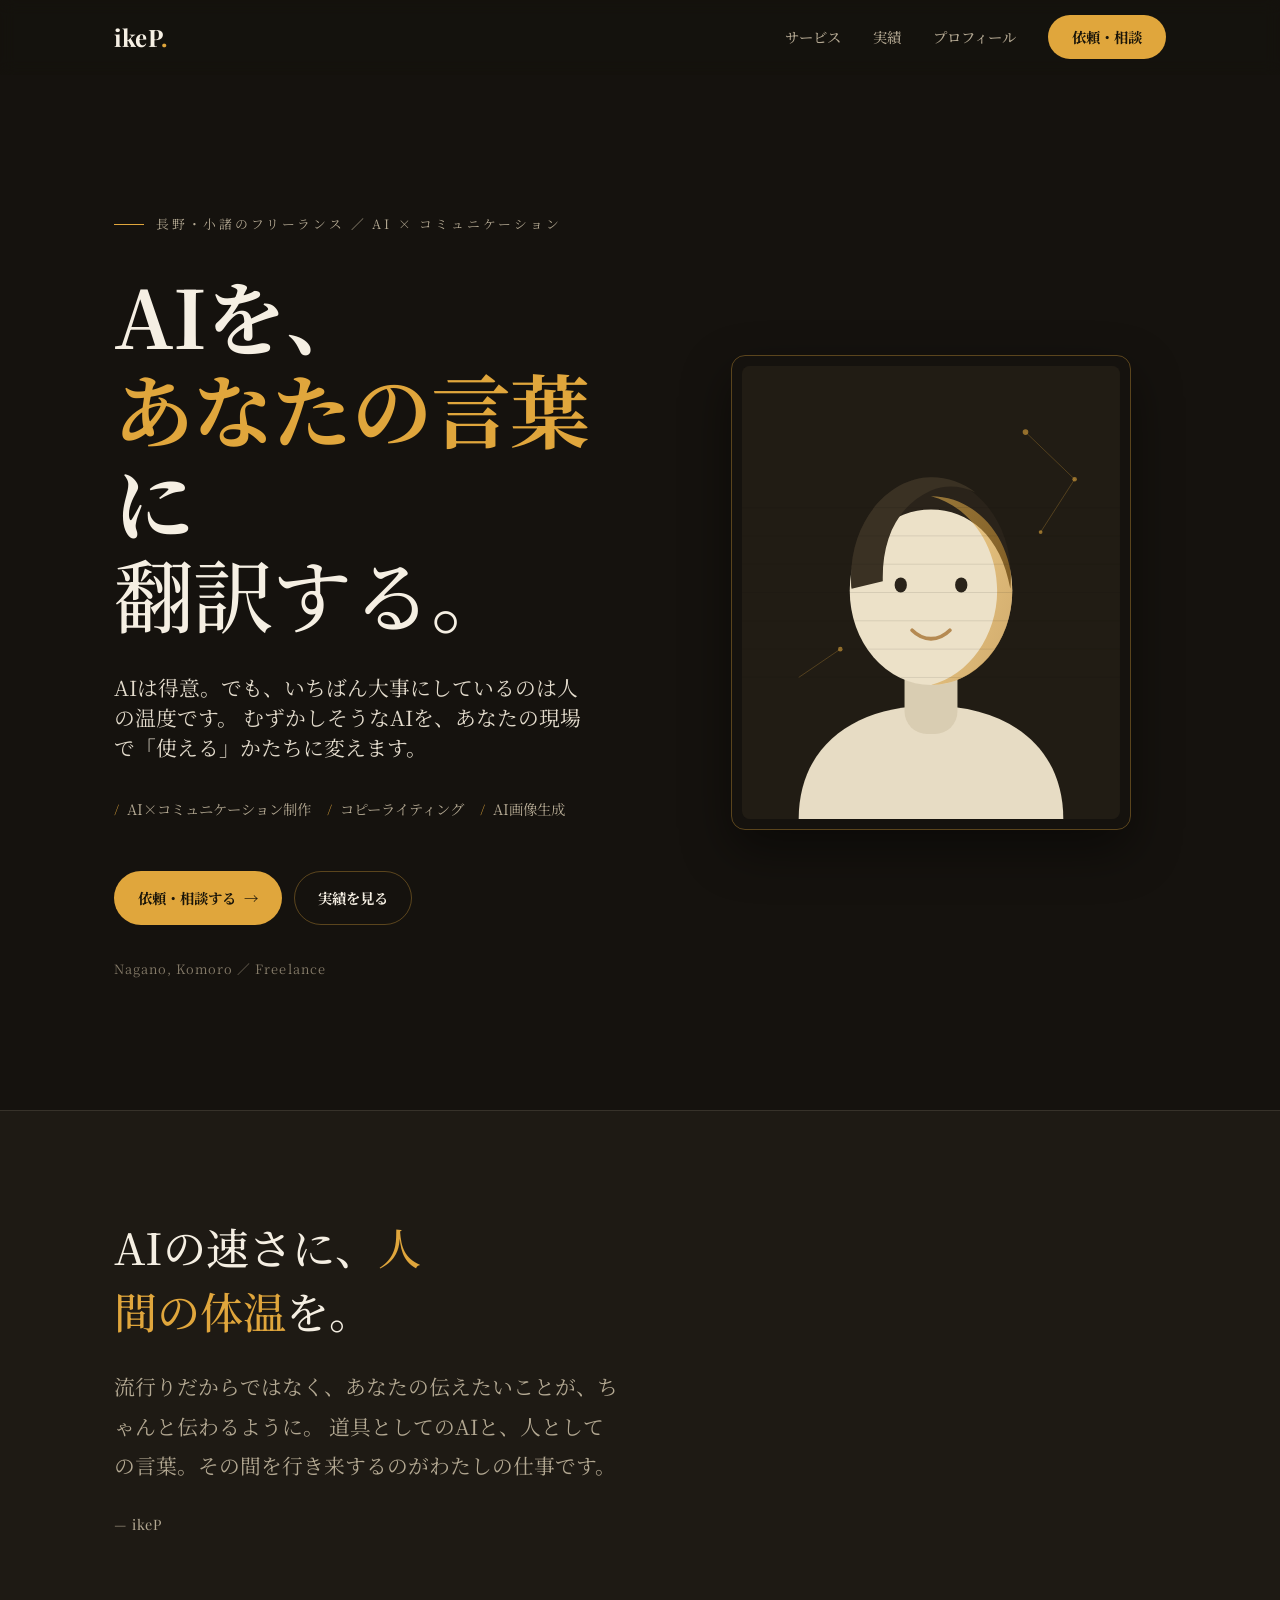
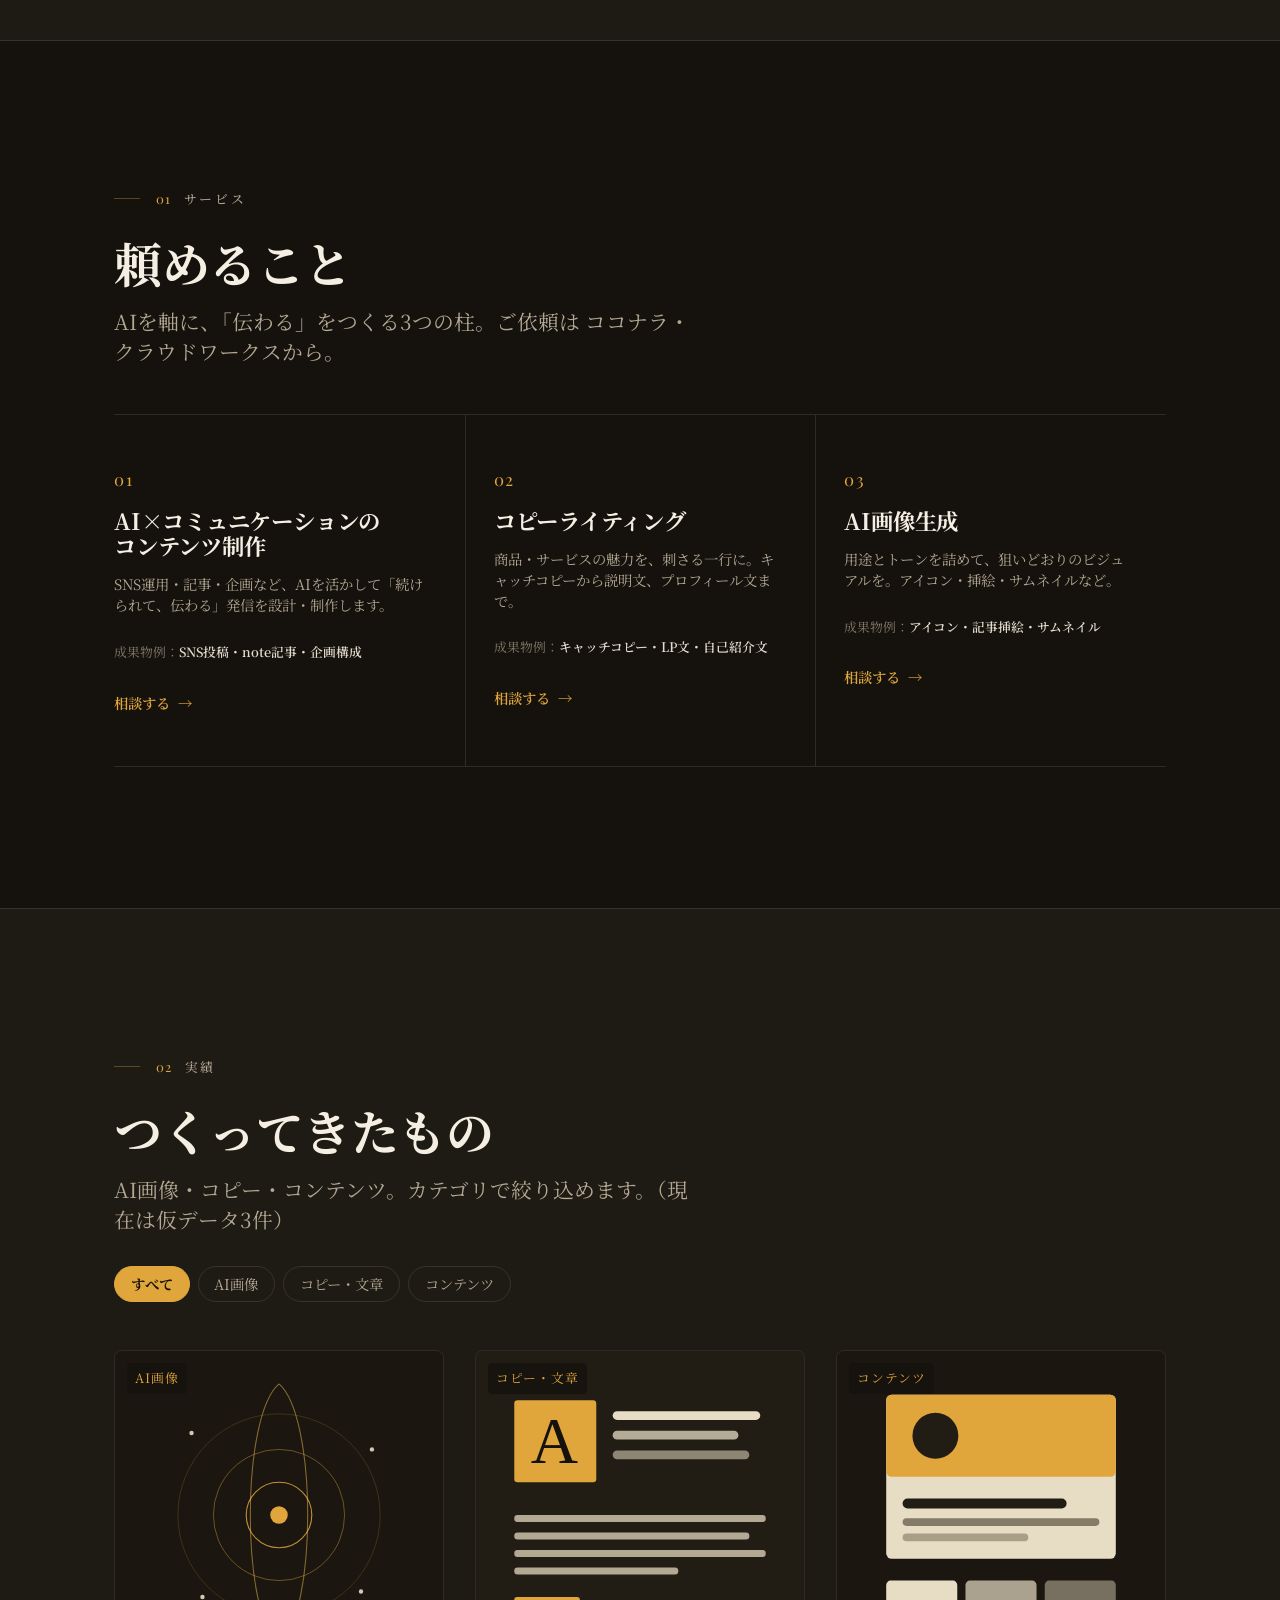
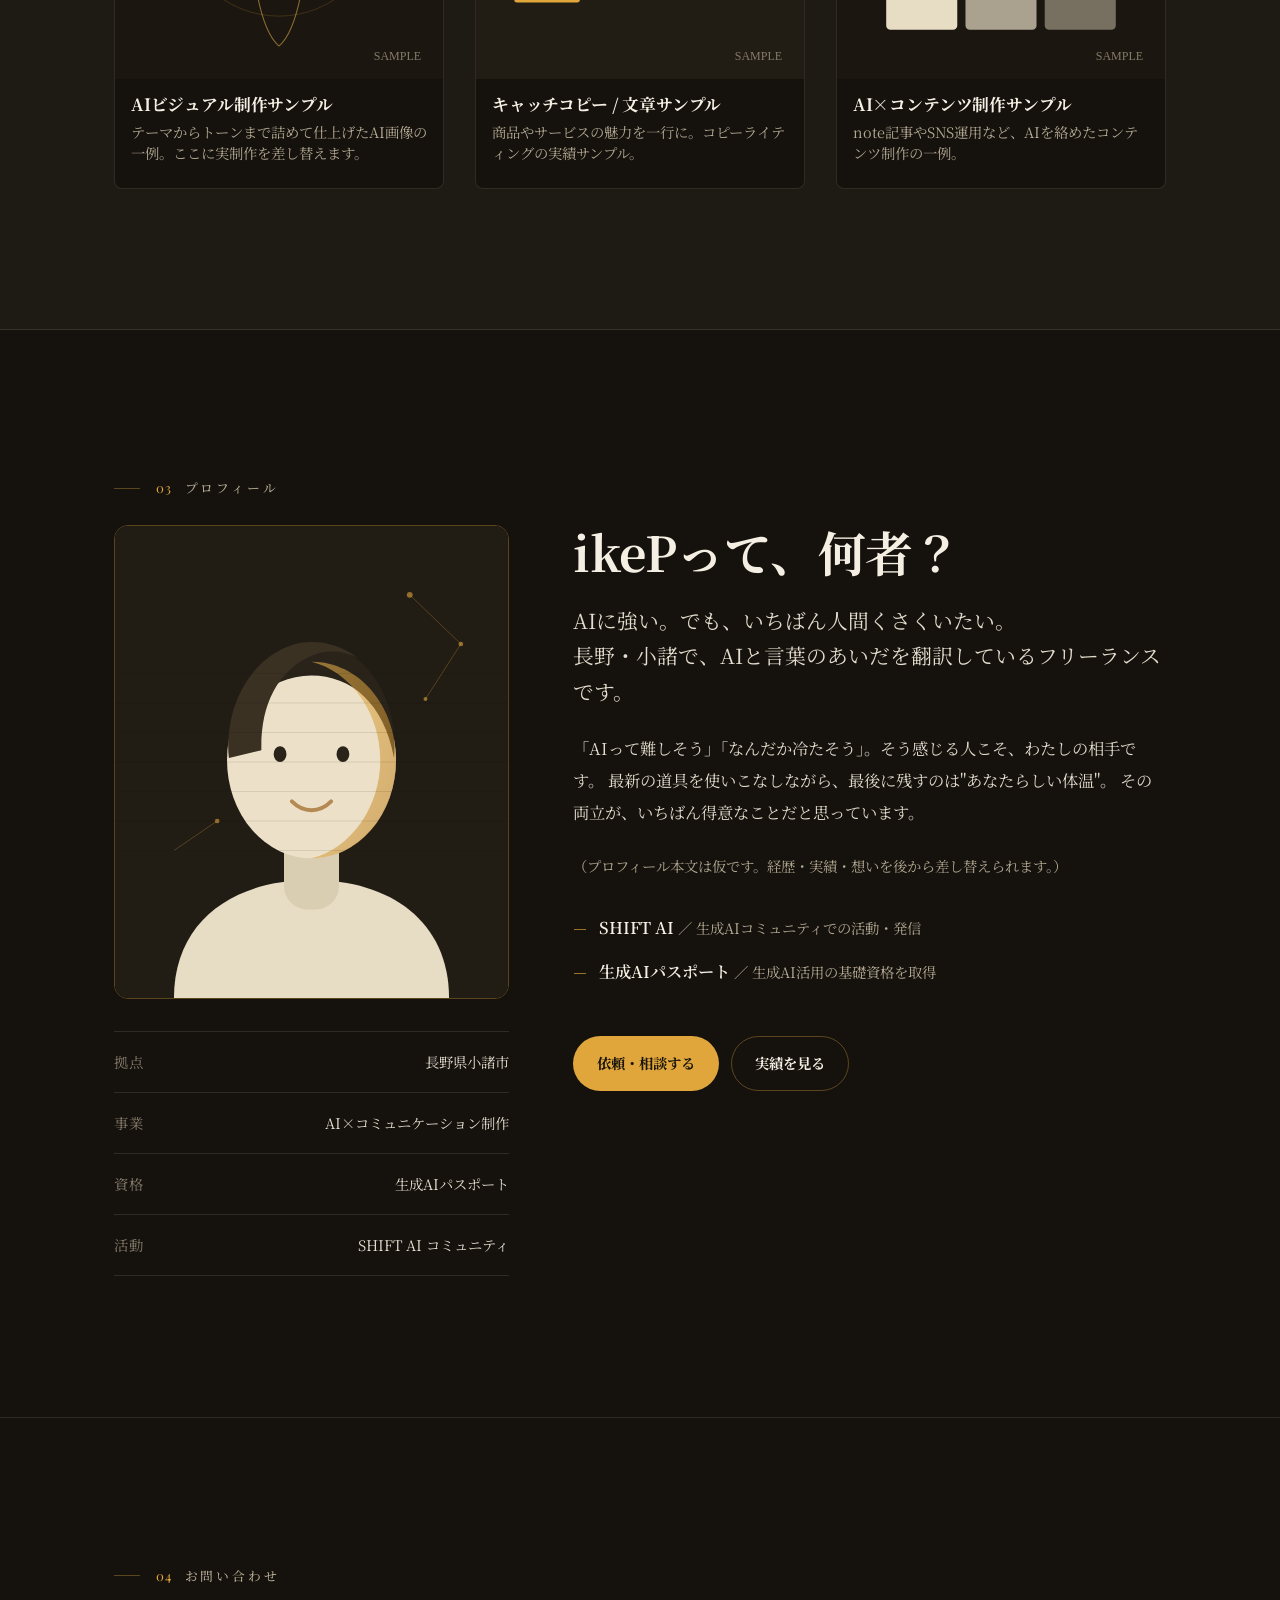
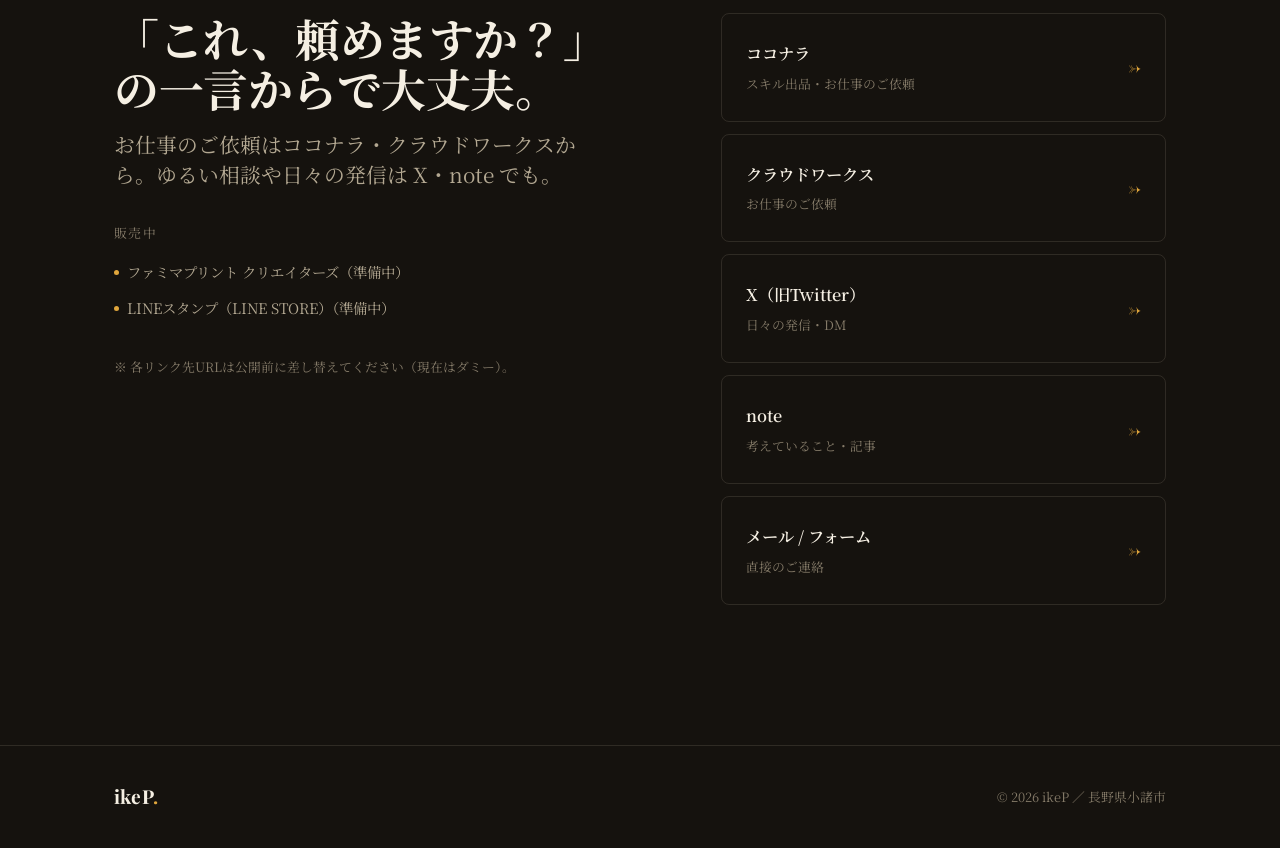
==== index.html @ 7f3ae640 "feat: ikeP ポートフォリオサイト（v2 / オフブラック×アンバー×セリフ） 静的HTML/CSS/JS。AI×コミュニケーション/コピー/AI画像生成。 GitHub Pages 公開用（" ====
<!DOCTYPE html>
<html lang="ja">
<head>
  <meta charset="UTF-8">
  <meta name="viewport" content="width=device-width, initial-scale=1">
  <title>ikeP ｜ AIを、あなたの言葉に翻訳する。｜ 長野・小諸のAI×コミュニケーション</title>
  <meta name="description" content="長野県小諸市のフリーランス ikeP（いけP）。AI×コミュニケーションのコンテンツ制作、コピーライティング、AI画像生成。むずかしそうなAIを、あなたの現場で使えるかたちに翻訳します。">
  <meta name="theme-color" content="#15120e">
  <meta name="color-scheme" content="dark">

  <link rel="icon" href="assets/favicon.svg" type="image/svg+xml">
  <link rel="apple-touch-icon" href="assets/favicon.svg">

  <!-- OGP / Twitter -->
  <meta property="og:type" content="website">
  <meta property="og:url" content="https://kotesane22.github.io/ikep/">
  <meta property="og:title" content="ikeP ｜ AIを、あなたの言葉に翻訳する。">
  <meta property="og:description" content="長野・小諸のフリーランス。AI×コミュニケーション制作／コピーライティング／AI画像生成。むずかしいAIを、使えるかたちに。">
  <meta property="og:image" content="https://kotesane22.github.io/ikep/assets/ogp.png">
  <meta property="og:site_name" content="ikeP portfolio">
  <meta property="og:locale" content="ja_JP">
  <meta name="twitter:card" content="summary_large_image">
  <meta name="twitter:title" content="ikeP ｜ AIを、あなたの言葉に翻訳する。">
  <meta name="twitter:description" content="長野・小諸のフリーランス。AI×コミュニケーション制作／コピー／AI画像生成。">
  <meta name="twitter:image" content="https://kotesane22.github.io/ikep/assets/ogp.png">

  <!-- fonts（Playfair Display / Noto Serif JP）。self-host化する場合はこの1ブロックを差し替え -->
  <link rel="preconnect" href="https://fonts.googleapis.com">
  <link rel="preconnect" href="https://fonts.gstatic.com" crossorigin>
  <link href="https://fonts.googleapis.com/css2?family=Playfair+Display:wght@600;700&family=Noto+Serif+JP:wght@400;500;600;700&display=swap" rel="stylesheet">

  <link rel="stylesheet" href="css/tokens.css">
  <link rel="stylesheet" href="css/style.css">
</head>
<body>
  <a class="skip-link" href="#main">本文へスキップ</a>

  <header class="site-header" data-header>
    <div class="wrap">
      <nav class="nav" data-nav data-open="false" aria-label="メインナビゲーション">
        <a class="brand" href="#top">ikeP<span class="dot">.</span></a>
        <button class="nav__toggle" type="button" data-nav-toggle aria-label="メニュー" aria-expanded="false"><span></span></button>
        <div class="nav__links">
          <a href="#services">サービス</a>
          <a href="#works">実績</a>
          <a href="#profile">プロフィール</a>
          <a href="#contact" class="is-cta">依頼・相談</a>
        </div>
      </nav>
    </div>
  </header>

  <main id="main">

    <!-- ============ HERO ============ -->
    <section class="hero" id="top" aria-labelledby="hero-title">
      <div class="wrap hero__grid">
        <div class="hero__copy">
          <span class="hero__eyebrow">長野・小諸のフリーランス ／ AI × コミュニケーション</span>
          <h1 id="hero-title">AIを、<br><span class="amber">あなたの言葉</span>に<br><span class="thin">翻訳する。</span></h1>
          <p class="hero__lead">
            AIは得意。でも、いちばん大事にしているのは人の温度です。
            むずかしそうなAIを、あなたの現場で「使える」かたちに変えます。
          </p>
          <div class="hero__pillars">
            <span class="hero__pillar">AI×コミュニケーション制作</span>
            <span class="hero__pillar">コピーライティング</span>
            <span class="hero__pillar">AI画像生成</span>
          </div>
          <div class="hero__cta">
            <a class="btn btn--primary" href="#contact">依頼・相談する <span class="btn__arrow" aria-hidden="true">&rarr;</span></a>
            <a class="btn btn--ghost" href="#works">実績を見る</a>
          </div>
          <p class="hero__place">Nagano, Komoro ／ Freelance</p>
        </div>
        <div class="hero__art">
          <div class="hero__frame">
            <img class="hero__portrait" src="assets/portrait.svg" alt="ikeP のポートレート" width="400" height="480">
          </div>
        </div>
      </div>
    </section>

    <!-- ============ STATEMENT ============ -->
    <section class="statement" aria-label="ステートメント">
      <div class="wrap statement__inner">
        <p class="statement__big">AIの速さに、<span class="amber">人間の体温</span>を。</p>
        <p class="statement__text">
          流行りだからではなく、あなたの伝えたいことが、ちゃんと伝わるように。
          道具としてのAIと、人としての言葉。その間を行き来するのがわたしの仕事です。
        </p>
        <p class="statement__sig">— ikeP</p>
      </div>
    </section>

    <!-- ============ SERVICES ============ -->
    <section class="section" id="services" aria-labelledby="services-h">
      <div class="wrap">
        <span class="kicker"><span class="kicker__no">01</span><span class="kicker__label">サービス</span></span>
        <div class="section-head">
          <h2 id="services-h">頼めること</h2>
          <p class="lead">AIを軸に、「伝わる」をつくる3つの柱。ご依頼は ココナラ・クラウドワークスから。</p>
        </div>
        <div class="services__grid">
          <article class="service reveal">
            <div class="service__no">01</div>
            <h3 class="service__title">AI×コミュニケーションの<br>コンテンツ制作</h3>
            <p class="service__desc">SNS運用・記事・企画など、AIを活かして「続けられて、伝わる」発信を設計・制作します。</p>
            <p class="service__meta">成果物例：<b>SNS投稿・note記事・企画構成</b></p>
            <a class="service__link" href="#contact">相談する <span class="btn__arrow" aria-hidden="true">&rarr;</span></a>
          </article>
          <article class="service reveal">
            <div class="service__no">02</div>
            <h3 class="service__title">コピーライティング</h3>
            <p class="service__desc">商品・サービスの魅力を、刺さる一行に。キャッチコピーから説明文、プロフィール文まで。</p>
            <p class="service__meta">成果物例：<b>キャッチコピー・LP文・自己紹介文</b></p>
            <a class="service__link" href="#contact">相談する <span class="btn__arrow" aria-hidden="true">&rarr;</span></a>
          </article>
          <article class="service reveal">
            <div class="service__no">03</div>
            <h3 class="service__title">AI画像生成</h3>
            <p class="service__desc">用途とトーンを詰めて、狙いどおりのビジュアルを。アイコン・挿絵・サムネイルなど。</p>
            <p class="service__meta">成果物例：<b>アイコン・記事挿絵・サムネイル</b></p>
            <a class="service__link" href="#contact">相談する <span class="btn__arrow" aria-hidden="true">&rarr;</span></a>
          </article>
        </div>
      </div>
    </section>

    <!-- ============ WORKS（主役）============ -->
    <section class="works section" id="works" aria-labelledby="works-h">
      <div class="wrap">
        <span class="kicker"><span class="kicker__no">02</span><span class="kicker__label">実績</span></span>
        <div class="works__head">
          <div class="section-head" style="margin-bottom:0;">
            <h2 id="works-h">つくってきたもの</h2>
            <p class="lead">AI画像・コピー・コンテンツ。カテゴリで絞り込めます。（現在は仮データ3件）</p>
          </div>
        </div>
        <!-- フィルタ表示・全件。データは data/works.json -->
        <div data-works data-works-filters="true"></div>
      </div>
    </section>

    <!-- ============ PROFILE ============ -->
    <section class="section" id="profile" aria-labelledby="profile-h">
      <div class="wrap">
        <span class="kicker"><span class="kicker__no">03</span><span class="kicker__label">プロフィール</span></span>
        <div class="profile__grid">
          <aside class="profile__aside reveal">
            <img class="profile__photo" src="assets/portrait.svg" alt="ikeP のポートレート" width="400" height="480">
            <ul class="profile__facts">
              <li class="fact"><span class="fact__k">拠点</span><span class="fact__v">長野県小諸市</span></li>
              <li class="fact"><span class="fact__k">事業</span><span class="fact__v">AI×コミュニケーション制作</span></li>
              <li class="fact"><span class="fact__k">資格</span><span class="fact__v">生成AIパスポート</span></li>
              <li class="fact"><span class="fact__k">活動</span><span class="fact__v">SHIFT AI コミュニティ</span></li>
            </ul>
          </aside>
          <div class="profile__body reveal">
            <h2 id="profile-h">ikePって、何者？</h2>
            <p class="profile__lead">
              AIに強い。でも、いちばん人間くさくいたい。<br>
              長野・小諸で、AIと言葉のあいだを翻訳しているフリーランスです。
            </p>
            <p>
              「AIって難しそう」「なんだか冷たそう」。そう感じる人こそ、わたしの相手です。
              最新の道具を使いこなしながら、最後に残すのは"あなたらしい体温"。
              その両立が、いちばん得意なことだと思っています。
            </p>
            <p class="muted">（プロフィール本文は仮です。経歴・実績・想いを後から差し替えられます。）</p>
            <ul class="creds">
              <li class="cred"><span class="cred__mark">—</span><span><span class="cred__t">SHIFT AI</span> <span class="cred__d">／ 生成AIコミュニティでの活動・発信</span></span></li>
              <li class="cred"><span class="cred__mark">—</span><span><span class="cred__t">生成AIパスポート</span> <span class="cred__d">／ 生成AI活用の基礎資格を取得</span></span></li>
            </ul>
            <div style="margin-top:var(--sp-7); display:flex; gap:var(--sp-3); flex-wrap:wrap;">
              <a class="btn btn--primary" href="#contact">依頼・相談する</a>
              <a class="btn btn--ghost" href="#works">実績を見る</a>
            </div>
          </div>
        </div>
      </div>
    </section>

    <!-- ============ CONTACT ============ -->
    <section class="section divider contact" id="contact" aria-labelledby="contact-h">
      <div class="wrap">
        <span class="kicker"><span class="kicker__no">04</span><span class="kicker__label">お問い合わせ</span></span>
        <div class="contact__grid">
          <div>
            <h2 id="contact-h">「これ、頼めますか？」<br>の一言からで大丈夫。</h2>
            <p class="contact__lead">
              お仕事のご依頼はココナラ・クラウドワークスから。ゆるい相談や日々の発信は X・note でも。
            </p>
            <div class="selllist">
              <div class="selllist__k">販売中</div>
              <div class="selllist__items" data-shop></div>
            </div>
            <p style="margin-top:var(--sp-6); font-size:var(--fs-cap); color:var(--c-faint);">
              ※ 各リンク先URLは公開前に差し替えてください（現在はダミー）。
            </p>
          </div>
          <div class="contact__channels">
            <a class="channel" href="#" target="_blank" rel="noopener">
              <span class="channel__l"><span class="channel__name">ココナラ</span><span class="channel__desc">スキル出品・お仕事のご依頼</span></span>
              <span class="channel__go" aria-hidden="true">&rarr;</span>
            </a>
            <a class="channel" href="#" target="_blank" rel="noopener">
              <span class="channel__l"><span class="channel__name">クラウドワークス</span><span class="channel__desc">お仕事のご依頼</span></span>
              <span class="channel__go" aria-hidden="true">&rarr;</span>
            </a>
            <a class="channel" href="#" target="_blank" rel="noopener">
              <span class="channel__l"><span class="channel__name">X（旧Twitter）</span><span class="channel__desc">日々の発信・DM</span></span>
              <span class="channel__go" aria-hidden="true">&rarr;</span>
            </a>
            <a class="channel" href="#" target="_blank" rel="noopener">
              <span class="channel__l"><span class="channel__name">note</span><span class="channel__desc">考えていること・記事</span></span>
              <span class="channel__go" aria-hidden="true">&rarr;</span>
            </a>
            <a class="channel" href="#" target="_blank" rel="noopener">
              <span class="channel__l"><span class="channel__name">メール / フォーム</span><span class="channel__desc">直接のご連絡</span></span>
              <span class="channel__go" aria-hidden="true">&rarr;</span>
            </a>
          </div>
        </div>
      </div>
    </section>

  </main>

  <footer class="site-footer">
    <div class="wrap site-footer__grid">
      <a class="brand" href="#top">ikeP<span class="dot">.</span></a>
      <small>&copy; <span data-year>2026</span> ikeP ／ 長野県小諸市</small>
    </div>
  </footer>

  <script src="js/main.js" defer></script>
  <script src="js/works.js" defer></script>
  <script src="js/shop.js" defer></script>
</body>
</html>
---- css/tokens.css ----
/* =========================================================
   design tokens — ikeP portfolio v2
   「ikeP通信」デザインシステム踏襲：オフブラック × アンバーゴールド × セリフ
   装飾差し替えは原則このファイルの変数だけで完結する。
   ========================================================= */

:root {
  /* ---- base: 温かいオフブラック（純黒を避け、わずかに赤茶を含む） ---- */
  --c-bg:        #15120e;
  --c-bg-raise:  #1e1a14;   /* カード等のわずかな浮き */
  --c-bg-raise2: #272119;
  --c-ink-invert:#15120e;   /* 明色面の上に載る文字（＝背景色） */

  /* ---- foreground: 温かいクリーム系 ---- */
  --c-heading: #f5efe3;
  --c-text:    #e4dccd;
  --c-muted:   #b3a892;
  --c-faint:   #857b69;

  /* ---- accent: アンバーゴールド（点で効かせる） ---- */
  --c-amber:        #e0a63c;
  --c-amber-bright: #f2bb51;
  --c-amber-deep:   #b97e22;
  --c-amber-soft:   rgba(224, 166, 60, 0.13);
  --c-amber-line:   rgba(224, 166, 60, 0.34);

  /* ---- lines / hairlines ---- */
  --c-line:      rgba(233, 219, 193, 0.12);
  --c-line-soft: rgba(233, 219, 193, 0.07);

  /* ---- semantic ---- */
  --c-cta-bg:   var(--c-amber);
  --c-cta-ink:  #1a1509;
  --c-link:     var(--c-amber-bright);

  /* ---- typography ---- */
  --ff-jp:      "Noto Serif JP", "Hiragino Mincho ProN", "Yu Mincho", serif;
  --ff-display: "Playfair Display", "Noto Serif JP", serif;
  --ff-base:    var(--ff-jp);

  --fs-hero:  clamp(2.4rem, 7vw, 5rem);
  --fs-h1:    clamp(1.9rem, 4.6vw, 3rem);
  --fs-h2:    clamp(1.5rem, 3.4vw, 2.15rem);
  --fs-h3:    clamp(1.15rem, 2vw, 1.4rem);
  --fs-lead:  clamp(1.06rem, 2.1vw, 1.3rem);
  --fs-body:  1.02rem;
  --fs-small: 0.9rem;
  --fs-cap:   0.8rem;
  --fs-index: 0.82rem;   /* 通し番号 01 / 02 など（唯一許す欧字装飾） */

  --lh-tight: 1.12;
  --lh-snug:  1.45;
  --lh-body:  1.95;      /* セリフ本文はゆったり */

  --fw-normal: 400;
  --fw-medium: 500;
  --fw-semi:   600;
  --fw-bold:   700;
  --fw-black:  900;

  --ls-tight: -0.01em;
  --ls-wide:  0.22em;    /* 小見出しのトラッキング */

  /* ---- spacing（8pxベース・余白広め） ---- */
  --sp-1: 0.25rem;
  --sp-2: 0.5rem;
  --sp-3: 0.75rem;
  --sp-4: 1rem;
  --sp-5: 1.5rem;
  --sp-6: 2rem;
  --sp-7: 3rem;
  --sp-8: 4.5rem;
  --sp-9: 7rem;
  --sp-10: 10rem;

  /* ---- layout ---- */
  --w-max:  1180px;
  --w-text: 64ch;
  --gutter: clamp(1.4rem, 5.5vw, 4rem);

  /* ---- radius（控えめ・紙面的に角は立てる） ---- */
  --r-sm: 4px;
  --r-md: 8px;
  --r-lg: 14px;
  --r-pill: 999px;

  /* ---- shadow（暗背景なので影より境界で見せる） ---- */
  --sh-1: 0 1px 0 rgba(0,0,0,0.4);
  --sh-2: 0 20px 50px rgba(0, 0, 0, 0.45);
  --sh-glow: 0 0 0 1px var(--c-amber-line), 0 24px 60px rgba(0,0,0,0.5);

  /* ---- motion ---- */
  --ease: cubic-bezier(0.2, 0.7, 0.2, 1);
  --dur: 260ms;

  --z-header: 100;
}
---- css/style.css ----
/* =========================================================
   style — ikeP portfolio v2
   オフブラック × アンバー × セリフ。値は tokens.css を参照。
   ========================================================= */

*, *::before, *::after { box-sizing: border-box; }

html { -webkit-text-size-adjust: 100%; scroll-behavior: smooth; }

body {
  margin: 0;
  font-family: var(--ff-base);
  font-size: var(--fs-body);
  line-height: var(--lh-body);
  color: var(--c-text);
  background: var(--c-bg);
  -webkit-font-smoothing: antialiased;
  text-rendering: optimizeLegibility;
}

img, svg { max-width: 100%; height: auto; display: block; }

a { color: var(--c-link); text-decoration: none; }
a:hover { color: var(--c-amber-bright); }

h1, h2, h3 { margin: 0; color: var(--c-heading); line-height: var(--lh-tight); font-weight: var(--fw-bold); letter-spacing: var(--ls-tight); }
p { margin: 0; }

::selection { background: var(--c-amber); color: var(--c-cta-ink); }

:focus-visible { outline: 2px solid var(--c-amber); outline-offset: 3px; }

/* ---- layout helpers ---- */
.wrap { width: 100%; max-width: var(--w-max); margin-inline: auto; padding-inline: var(--gutter); }
.section { padding-block: clamp(var(--sp-8), 11vw, var(--sp-10)); }
.section--tight { padding-block: clamp(var(--sp-7), 8vw, var(--sp-9)); }
.divider { border-top: 1px solid var(--c-line); }

/* 小見出し（通し番号 + 和文ラベル）。英語見出しは使わない */
.kicker { display: inline-flex; align-items: baseline; gap: var(--sp-3); margin-bottom: var(--sp-5); }
.kicker__no { font-family: var(--ff-display); font-size: var(--fs-index); color: var(--c-amber); letter-spacing: 0.1em; }
.kicker__label { font-size: var(--fs-cap); letter-spacing: var(--ls-wide); color: var(--c-muted); font-weight: var(--fw-medium); }
.kicker::before {
  content: ""; width: 26px; height: 1px; background: var(--c-amber-line);
  align-self: center; margin-right: var(--sp-1);
}

.section-head { max-width: var(--w-text); margin-bottom: var(--sp-7); }
.section-head h2 { font-size: var(--fs-h1); }
.section-head .lead { color: var(--c-muted); margin-top: var(--sp-4); font-size: var(--fs-lead); line-height: var(--lh-snug); }

.skip-link { position: absolute; left: -999px; top: 0; background: var(--c-amber); color: var(--c-cta-ink); padding: var(--sp-2) var(--sp-4); z-index: 200; }
.skip-link:focus { left: 0; }

/* =========================================================
   header
   ========================================================= */
.site-header {
  position: sticky; top: 0; z-index: var(--z-header);
  background: color-mix(in srgb, var(--c-bg) 78%, transparent);
  backdrop-filter: blur(8px);
  border-bottom: 1px solid transparent;
  transition: border-color var(--dur) var(--ease), background var(--dur);
}
.site-header.is-scrolled { border-bottom-color: var(--c-line); }
.nav { display: flex; align-items: center; justify-content: space-between; height: 74px; gap: var(--sp-4); }
.brand { font-family: var(--ff-display); font-size: 1.5rem; font-weight: var(--fw-bold); color: var(--c-heading); letter-spacing: 0.01em; }
.brand:hover { color: var(--c-heading); }
.brand .dot { color: var(--c-amber); }

.nav__links { display: flex; align-items: center; gap: clamp(var(--sp-4), 2.6vw, var(--sp-6)); }
.nav__links a { color: var(--c-muted); font-size: var(--fs-small); font-weight: var(--fw-medium); }
.nav__links a:hover { color: var(--c-heading); }
.nav__links a.is-cta {
  color: var(--c-cta-ink); background: var(--c-amber); padding: var(--sp-2) var(--sp-5);
  border-radius: var(--r-pill); font-weight: var(--fw-bold);
}
.nav__links a.is-cta:hover { background: var(--c-amber-bright); }

.nav__toggle { display: none; }

@media (max-width: 760px) {
  .nav__toggle {
    display: inline-flex; align-items: center; justify-content: center; width: 44px; height: 44px;
    background: transparent; border: 1px solid var(--c-line); border-radius: var(--r-sm); cursor: pointer;
  }
  .nav__toggle span, .nav__toggle span::before, .nav__toggle span::after {
    content: ""; display: block; width: 18px; height: 1.5px; background: var(--c-heading); position: relative;
    transition: transform var(--dur) var(--ease), opacity var(--dur);
  }
  .nav__toggle span::before { position: absolute; top: -6px; }
  .nav__toggle span::after  { position: absolute; top: 6px; }
  .nav[data-open="true"] .nav__toggle span { background: transparent; }
  .nav[data-open="true"] .nav__toggle span::before { transform: translateY(6px) rotate(45deg); }
  .nav[data-open="true"] .nav__toggle span::after  { transform: translateY(-6px) rotate(-45deg); }

  .nav__links {
    position: absolute; top: 74px; left: 0; right: 0; flex-direction: column; align-items: stretch; gap: 0;
    background: var(--c-bg-raise); border-top: 1px solid var(--c-line); border-bottom: 1px solid var(--c-line);
    padding: var(--sp-2) var(--gutter) var(--sp-5);
    transform: translateY(-8px); opacity: 0; pointer-events: none;
    transition: opacity var(--dur) var(--ease), transform var(--dur) var(--ease);
  }
  .nav[data-open="true"] .nav__links { opacity: 1; transform: none; pointer-events: auto; }
  .nav__links a { padding: var(--sp-4) 0; border-bottom: 1px solid var(--c-line-soft); font-size: 1.05rem; }
  .nav__links a.is-cta { margin-top: var(--sp-4); border: none; text-align: center; }
}

/* =========================================================
   buttons
   ========================================================= */
.btn {
  display: inline-flex; align-items: center; gap: var(--sp-2);
  font-family: var(--ff-jp); font-weight: var(--fw-bold); font-size: var(--fs-small);
  padding: 0.85em 1.6em; border-radius: var(--r-pill); border: 1px solid transparent; cursor: pointer;
  transition: transform var(--dur) var(--ease), background var(--dur), color var(--dur), border-color var(--dur);
}
.btn:hover { transform: translateY(-2px); }
.btn--primary { background: var(--c-amber); color: var(--c-cta-ink); }
.btn--primary:hover { background: var(--c-amber-bright); color: var(--c-cta-ink); }
.btn--ghost { background: transparent; color: var(--c-heading); border-color: var(--c-amber-line); }
.btn--ghost:hover { border-color: var(--c-amber); color: var(--c-amber-bright); }
.btn__arrow { transition: transform var(--dur) var(--ease); }
.btn:hover .btn__arrow { transform: translateX(4px); }

/* =========================================================
   hero — 静・大余白・非対称
   ========================================================= */
.hero { position: relative; padding-block: clamp(var(--sp-8), 10vw, var(--sp-10)); overflow: hidden; }
.hero__grid { display: grid; grid-template-columns: 1.05fr 0.95fr; gap: clamp(var(--sp-6), 5vw, var(--sp-9)); align-items: center; }
.hero__eyebrow { display: inline-flex; align-items: center; gap: var(--sp-3); font-size: var(--fs-cap); letter-spacing: var(--ls-wide); color: var(--c-muted); margin-bottom: var(--sp-6); }
.hero__eyebrow::before { content: ""; width: 30px; height: 1px; background: var(--c-amber); }
.hero h1 {
  font-family: var(--ff-jp); font-weight: var(--fw-bold); font-size: var(--fs-hero); line-height: 1.16;
}
.hero h1 .amber { color: var(--c-amber); }
.hero h1 .thin { font-weight: var(--fw-medium); }
.hero__lead { margin-top: var(--sp-6); font-size: var(--fs-lead); color: var(--c-text); max-width: 40ch; line-height: var(--lh-snug); }
.hero__pillars { margin-top: var(--sp-6); display: flex; flex-wrap: wrap; gap: var(--sp-2) var(--sp-4); }
.hero__pillar { font-size: var(--fs-small); color: var(--c-muted); display: inline-flex; align-items: center; gap: var(--sp-2); }
.hero__pillar::before { content: "/"; color: var(--c-amber); font-family: var(--ff-display); }
.hero__cta { margin-top: var(--sp-7); display: flex; flex-wrap: wrap; gap: var(--sp-3); }
.hero__place { margin-top: var(--sp-6); font-size: var(--fs-cap); letter-spacing: 0.08em; color: var(--c-faint); }

.hero__art { position: relative; justify-self: center; width: 100%; max-width: 400px; }
.hero__frame { position: relative; border: 1px solid var(--c-amber-line); border-radius: var(--r-lg); padding: 10px; }
.hero__frame::after { content: ""; position: absolute; inset: -1px; border-radius: var(--r-lg); box-shadow: var(--sh-2); pointer-events: none; }
.hero__portrait { width: 100%; border-radius: var(--r-md); display: block; }
.hero__cap { position: absolute; bottom: var(--sp-4); left: var(--sp-4); right: var(--sp-4); font-family: var(--ff-display); font-size: var(--fs-cap); color: var(--c-amber); letter-spacing: 0.12em; }

@media (max-width: 860px) {
  .hero__grid { grid-template-columns: 1fr; }
  .hero__art { grid-row: 1; max-width: 300px; }
}

/* =========================================================
   statement — 低密度・宣言
   ========================================================= */
.statement { border-block: 1px solid var(--c-line); background: var(--c-bg-raise); }
.statement__inner { padding-block: clamp(var(--sp-7), 8vw, var(--sp-9)); }
.statement__big { font-family: var(--ff-jp); font-size: clamp(1.6rem, 4.6vw, 2.7rem); line-height: 1.5; color: var(--c-heading); font-weight: var(--fw-medium); max-width: 13ch; }
.statement__big .amber { color: var(--c-amber); }
.statement__text { margin-top: var(--sp-5); color: var(--c-muted); font-size: var(--fs-lead); line-height: 1.9; max-width: 42ch; }
.statement__sig { margin-top: var(--sp-5); font-family: var(--ff-display); color: var(--c-muted); font-size: var(--fs-small); letter-spacing: 0.06em; }

/* =========================================================
   services — 3本柱
   ========================================================= */
.services__grid { display: grid; grid-template-columns: repeat(3, 1fr); gap: 0; margin-top: var(--sp-6); border-top: 1px solid var(--c-line); }
.service {
  padding: var(--sp-7) clamp(var(--sp-4), 2.2vw, var(--sp-6)) var(--sp-7) 0;
  border-bottom: 1px solid var(--c-line);
}
.service + .service { border-left: 1px solid var(--c-line); padding-left: clamp(var(--sp-4), 2.2vw, var(--sp-6)); }
.service__no { font-family: var(--ff-display); font-size: 1.05rem; color: var(--c-amber); letter-spacing: 0.1em; }
.service__title { font-family: var(--ff-jp); font-size: var(--fs-h3); color: var(--c-heading); margin-top: var(--sp-3); }
.service__desc { color: var(--c-muted); font-size: var(--fs-small); margin-top: var(--sp-4); line-height: var(--lh-snug); }
.service__meta { margin-top: var(--sp-5); font-size: var(--fs-cap); color: var(--c-faint); }
.service__meta b { color: var(--c-text); font-weight: var(--fw-semi); }
.service__link { margin-top: var(--sp-5); display: inline-flex; align-items: center; gap: var(--sp-2); font-size: var(--fs-small); color: var(--c-amber); font-weight: var(--fw-semi); }
.service__link .btn__arrow { display: inline-block; }
.service:hover .service__link { color: var(--c-amber-bright); }

@media (max-width: 820px) {
  .services__grid { grid-template-columns: 1fr; }
  .service { padding: var(--sp-6) 0; }
  .service + .service { border-left: none; padding-left: 0; }
}

/* =========================================================
   works — 主役・高密度ギャラリー
   ========================================================= */
.works { background: var(--c-bg-raise); border-block: 1px solid var(--c-line); }
.works__head { display: flex; align-items: flex-end; justify-content: space-between; gap: var(--sp-5); flex-wrap: wrap; }
.filters { display: flex; flex-wrap: wrap; gap: var(--sp-2); margin: var(--sp-6) 0 var(--sp-7); }
.filter {
  font-family: var(--ff-jp); background: transparent; color: var(--c-muted); border: 1px solid var(--c-line);
  font-size: var(--fs-small); padding: 0.45em 1.1em; border-radius: var(--r-pill); cursor: pointer;
  transition: color var(--dur), border-color var(--dur), background var(--dur);
}
.filter:hover { color: var(--c-heading); border-color: var(--c-amber-line); }
.filter[aria-pressed="true"] { background: var(--c-amber); color: var(--c-cta-ink); border-color: var(--c-amber); font-weight: var(--fw-bold); }

.gallery { display: grid; grid-template-columns: repeat(auto-fill, minmax(250px, 1fr)); gap: clamp(var(--sp-4), 2.4vw, var(--sp-6)); }
.work { position: relative; display: flex; flex-direction: column; background: var(--c-bg); border: 1px solid var(--c-line); border-radius: var(--r-md); overflow: hidden; transition: border-color var(--dur), transform var(--dur) var(--ease); }
.work:hover { border-color: var(--c-amber-line); transform: translateY(-4px); }
.work__media { position: relative; aspect-ratio: 1 / 1; overflow: hidden; background: var(--c-bg-raise2); }
.work__media img { width: 100%; height: 100%; object-fit: cover; transition: transform 500ms var(--ease); }
.work:hover .work__media img { transform: scale(1.05); }
.work__cat { position: absolute; top: var(--sp-3); left: var(--sp-3); font-size: var(--fs-cap); letter-spacing: 0.08em; color: var(--c-amber); background: color-mix(in srgb, var(--c-bg) 82%, transparent); padding: 3px var(--sp-2); border-radius: var(--r-sm); }
.work__body { padding: var(--sp-4) var(--sp-4) var(--sp-5); }
.work__title { font-family: var(--ff-jp); font-size: 1.05rem; color: var(--c-heading); }
.work__desc { font-size: var(--fs-small); color: var(--c-muted); margin-top: var(--sp-2); line-height: var(--lh-snug); }
.gallery__empty { color: var(--c-muted); padding: var(--sp-6) 0; }

/* =========================================================
   profile — 読み物
   ========================================================= */
.profile__grid { display: grid; grid-template-columns: 0.8fr 1.2fr; gap: clamp(var(--sp-6), 5vw, var(--sp-8)); align-items: start; }
.profile__aside { position: relative; }
.profile__photo { width: 100%; border: 1px solid var(--c-amber-line); border-radius: var(--r-lg); }
.profile__facts { list-style: none; margin: var(--sp-6) 0 0; padding: 0; display: grid; gap: 0; }
.fact { display: flex; justify-content: space-between; gap: var(--sp-4); padding: var(--sp-4) 0; border-top: 1px solid var(--c-line); font-size: var(--fs-small); }
.fact:last-child { border-bottom: 1px solid var(--c-line); }
.fact__k { color: var(--c-faint); letter-spacing: 0.06em; }
.fact__v { color: var(--c-text); text-align: right; }

.profile__body h2 { font-family: var(--ff-jp); font-size: var(--fs-h1); }
.profile__lead { font-family: var(--ff-jp); font-size: var(--fs-lead); color: var(--c-heading); margin-top: var(--sp-5); line-height: 1.7; }
.profile__body p { margin-top: var(--sp-5); color: var(--c-text); }
.profile__body p.muted { color: var(--c-muted); font-size: var(--fs-small); }
.creds { list-style: none; margin: var(--sp-6) 0 0; padding: 0; display: grid; gap: var(--sp-3); }
.cred { display: flex; gap: var(--sp-3); align-items: baseline; }
.cred__mark { color: var(--c-amber); font-family: var(--ff-display); }
.cred__t { color: var(--c-heading); font-weight: var(--fw-semi); }
.cred__d { color: var(--c-muted); font-size: var(--fs-small); }

@media (max-width: 820px) { .profile__grid { grid-template-columns: 1fr; } .profile__aside { max-width: 300px; } }

/* =========================================================
   contact — 締め
   ========================================================= */
.contact { text-align: left; }
.contact__grid { display: grid; grid-template-columns: 1.1fr 0.9fr; gap: clamp(var(--sp-6), 5vw, var(--sp-8)); align-items: start; }
.contact h2 { font-family: var(--ff-jp); font-size: clamp(1.8rem, 4.5vw, 2.8rem); }
.contact__lead { color: var(--c-muted); margin-top: var(--sp-4); font-size: var(--fs-lead); line-height: var(--lh-snug); max-width: 40ch; }
.contact__channels { display: grid; gap: var(--sp-3); }
.channel {
  display: flex; align-items: center; justify-content: space-between; gap: var(--sp-4);
  padding: var(--sp-5); border: 1px solid var(--c-line); border-radius: var(--r-md);
  transition: border-color var(--dur), background var(--dur);
}
.channel:hover { border-color: var(--c-amber-line); background: var(--c-bg-raise); }
.channel__l { display: flex; flex-direction: column; gap: 2px; }
.channel__name { font-family: var(--ff-jp); color: var(--c-heading); font-weight: var(--fw-semi); }
.channel__desc { font-size: var(--fs-cap); color: var(--c-faint); }
.channel__go { font-family: var(--ff-display); color: var(--c-amber); font-size: 1.2rem; }

.selllist { margin-top: var(--sp-6); }
.selllist__k { font-size: var(--fs-cap); letter-spacing: 0.1em; color: var(--c-faint); }
.selllist__items { display: flex; flex-wrap: wrap; gap: var(--sp-2) var(--sp-4); margin-top: var(--sp-3); }
.sell { font-size: var(--fs-small); color: var(--c-muted); display: inline-flex; align-items: center; gap: var(--sp-2); }
.sell:hover { color: var(--c-amber-bright); }
.sell::before { content: ""; width: 5px; height: 5px; border-radius: 50%; background: var(--c-amber); display: inline-block; }

@media (max-width: 820px) { .contact__grid { grid-template-columns: 1fr; } }

/* =========================================================
   footer
   ========================================================= */
.site-footer { border-top: 1px solid var(--c-line); }
.site-footer__grid { display: flex; flex-wrap: wrap; align-items: center; justify-content: space-between; gap: var(--sp-4); padding-block: var(--sp-6); }
.site-footer .brand { font-size: 1.2rem; }
.site-footer small { color: var(--c-faint); font-size: var(--fs-cap); }

/* =========================================================
   reveal
   ========================================================= */
/* JSがある時だけ初期非表示にする（JS無効でも内容は必ず見える） */
.has-js .reveal { opacity: 0; transform: translateY(16px); transition: opacity 700ms var(--ease), transform 700ms var(--ease); }
.has-js .reveal.is-in { opacity: 1; transform: none; }

@media (prefers-reduced-motion: reduce) {
  * { scroll-behavior: auto !important; }
  .reveal { opacity: 1; transform: none; transition: none; }
  .btn:hover, .work:hover { transform: none; }
}
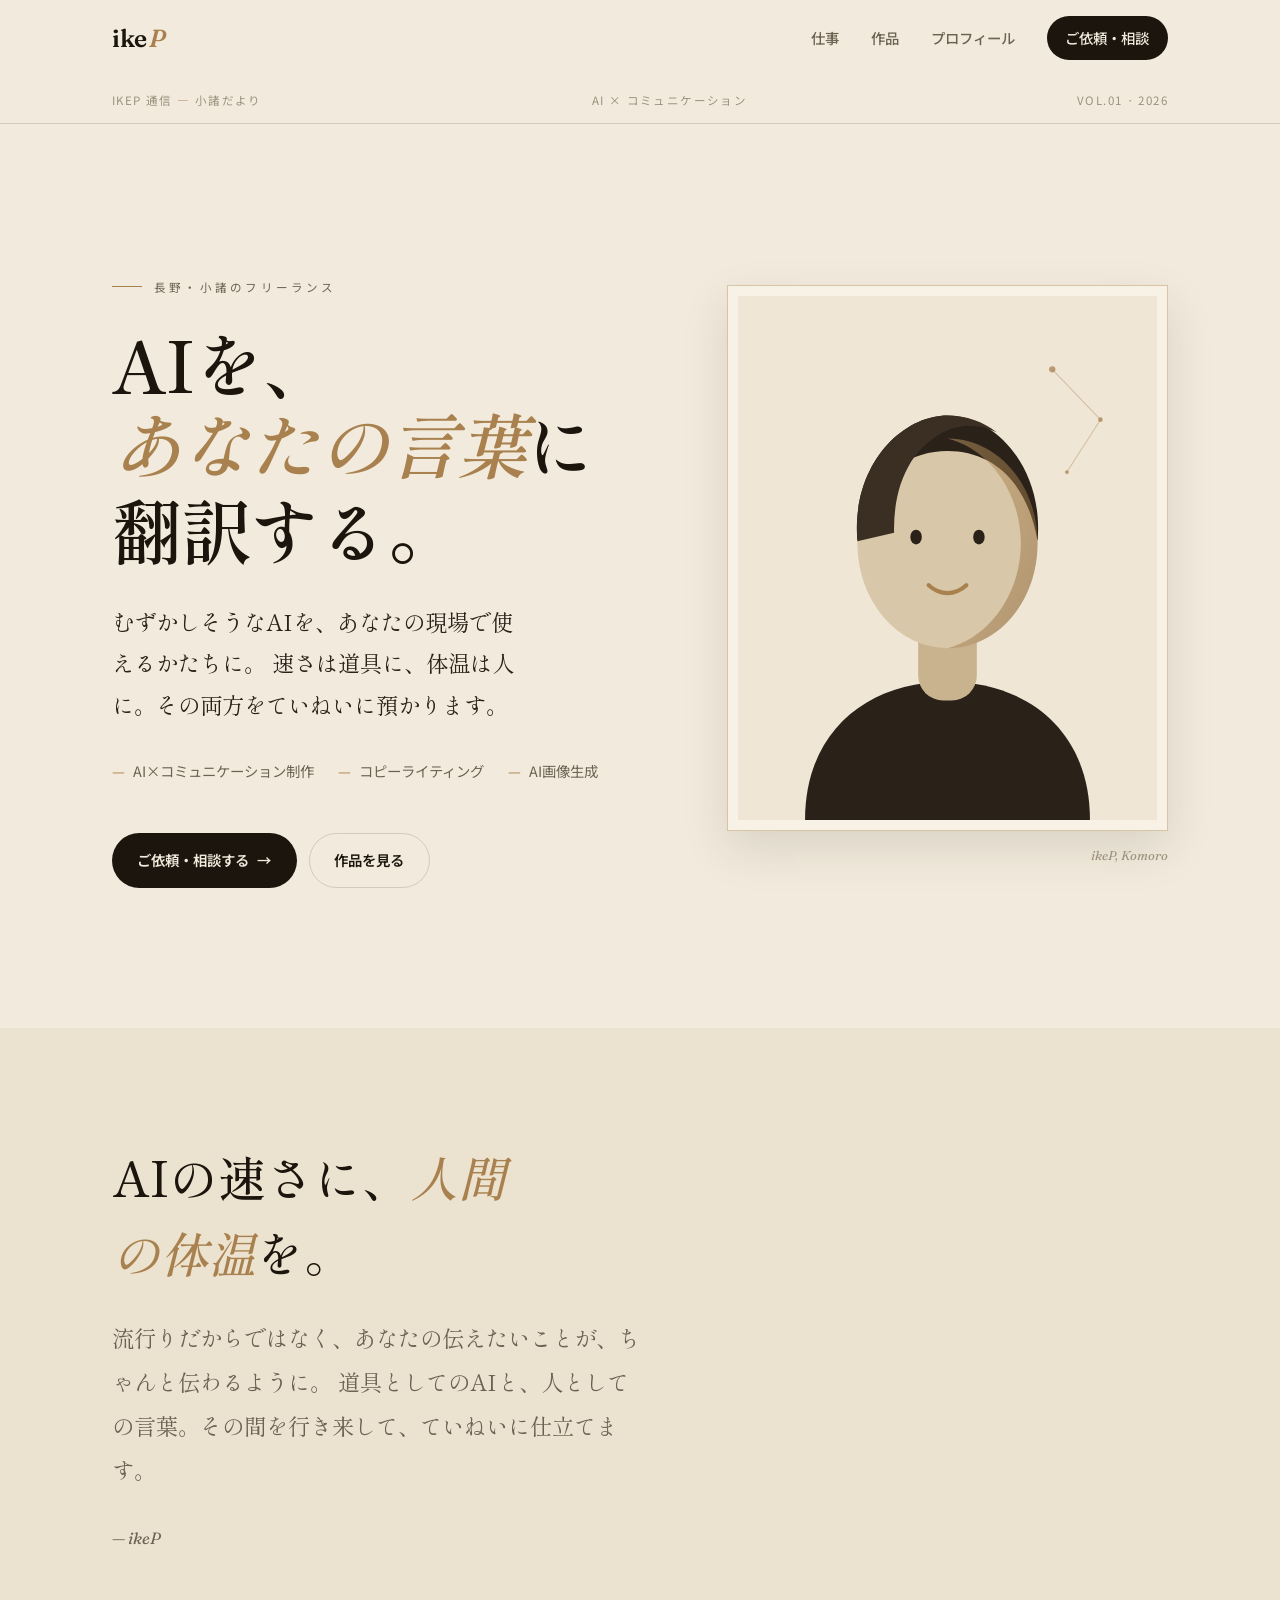
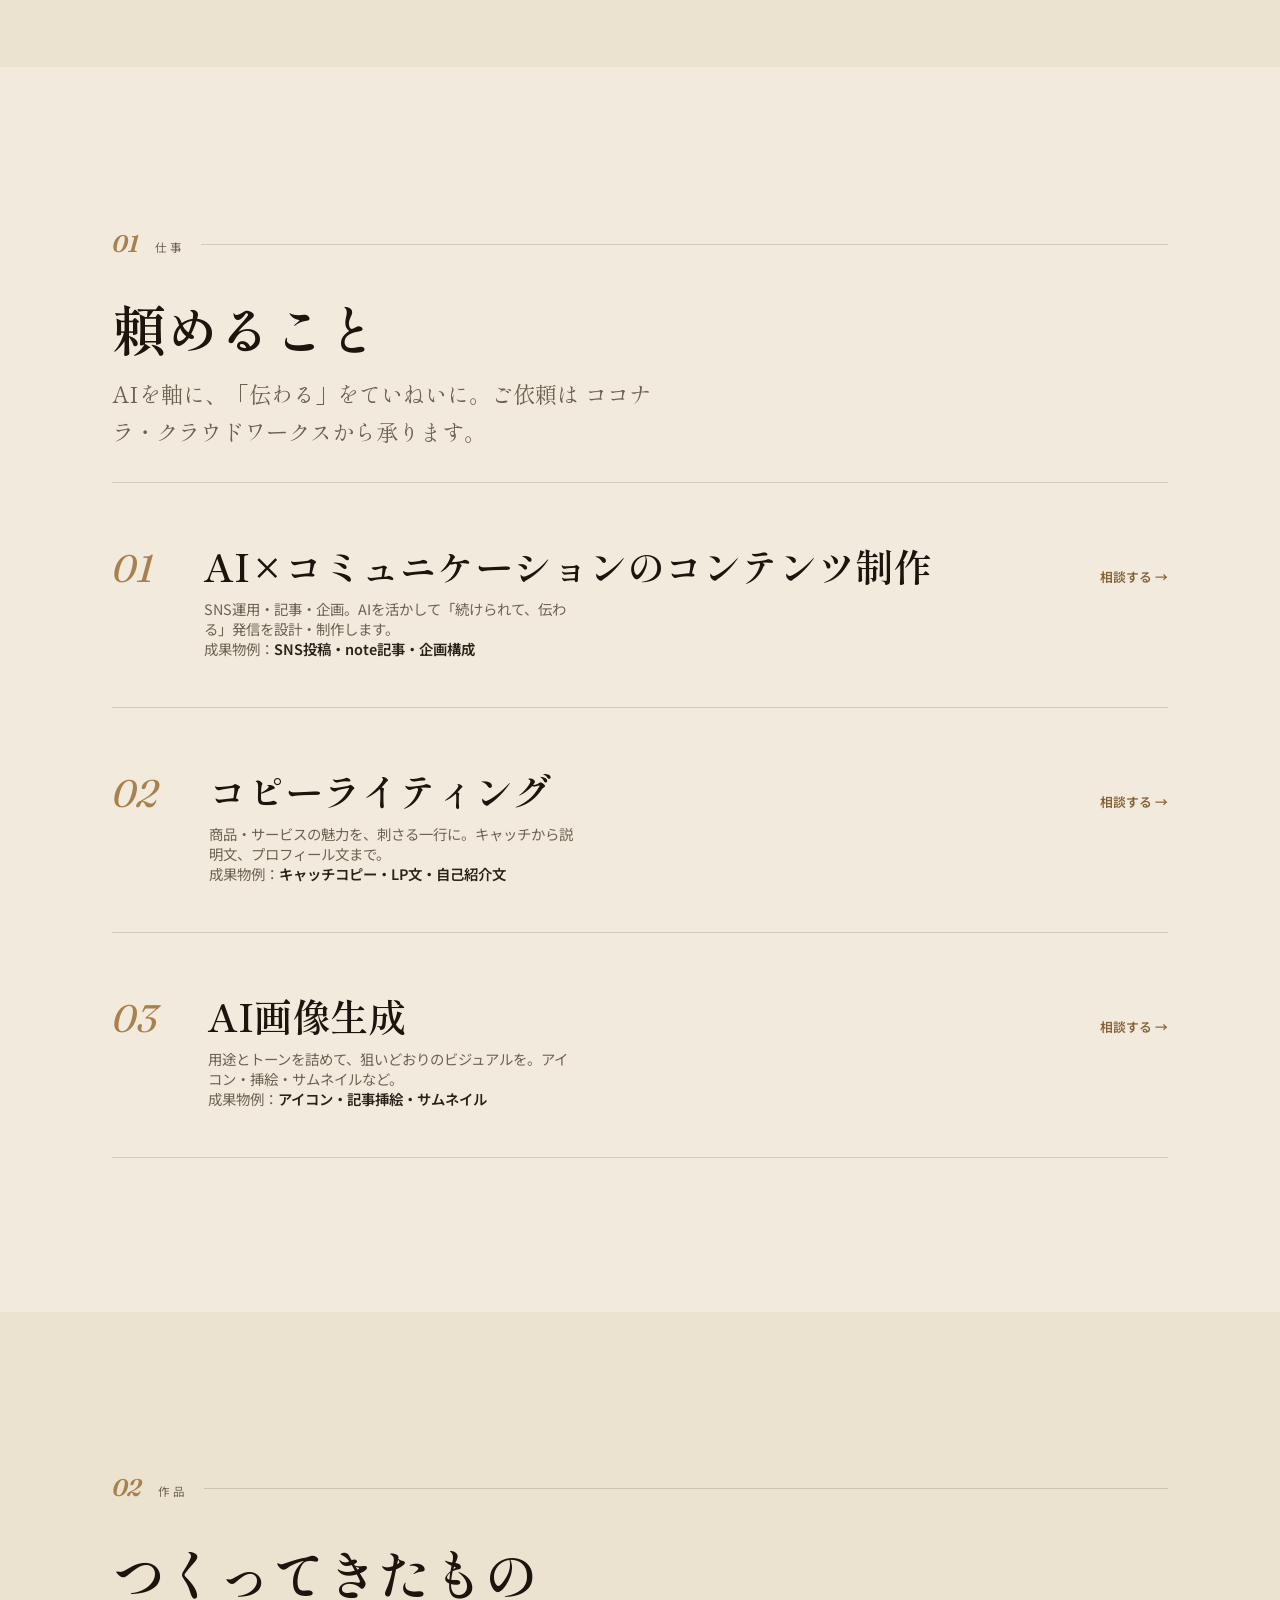
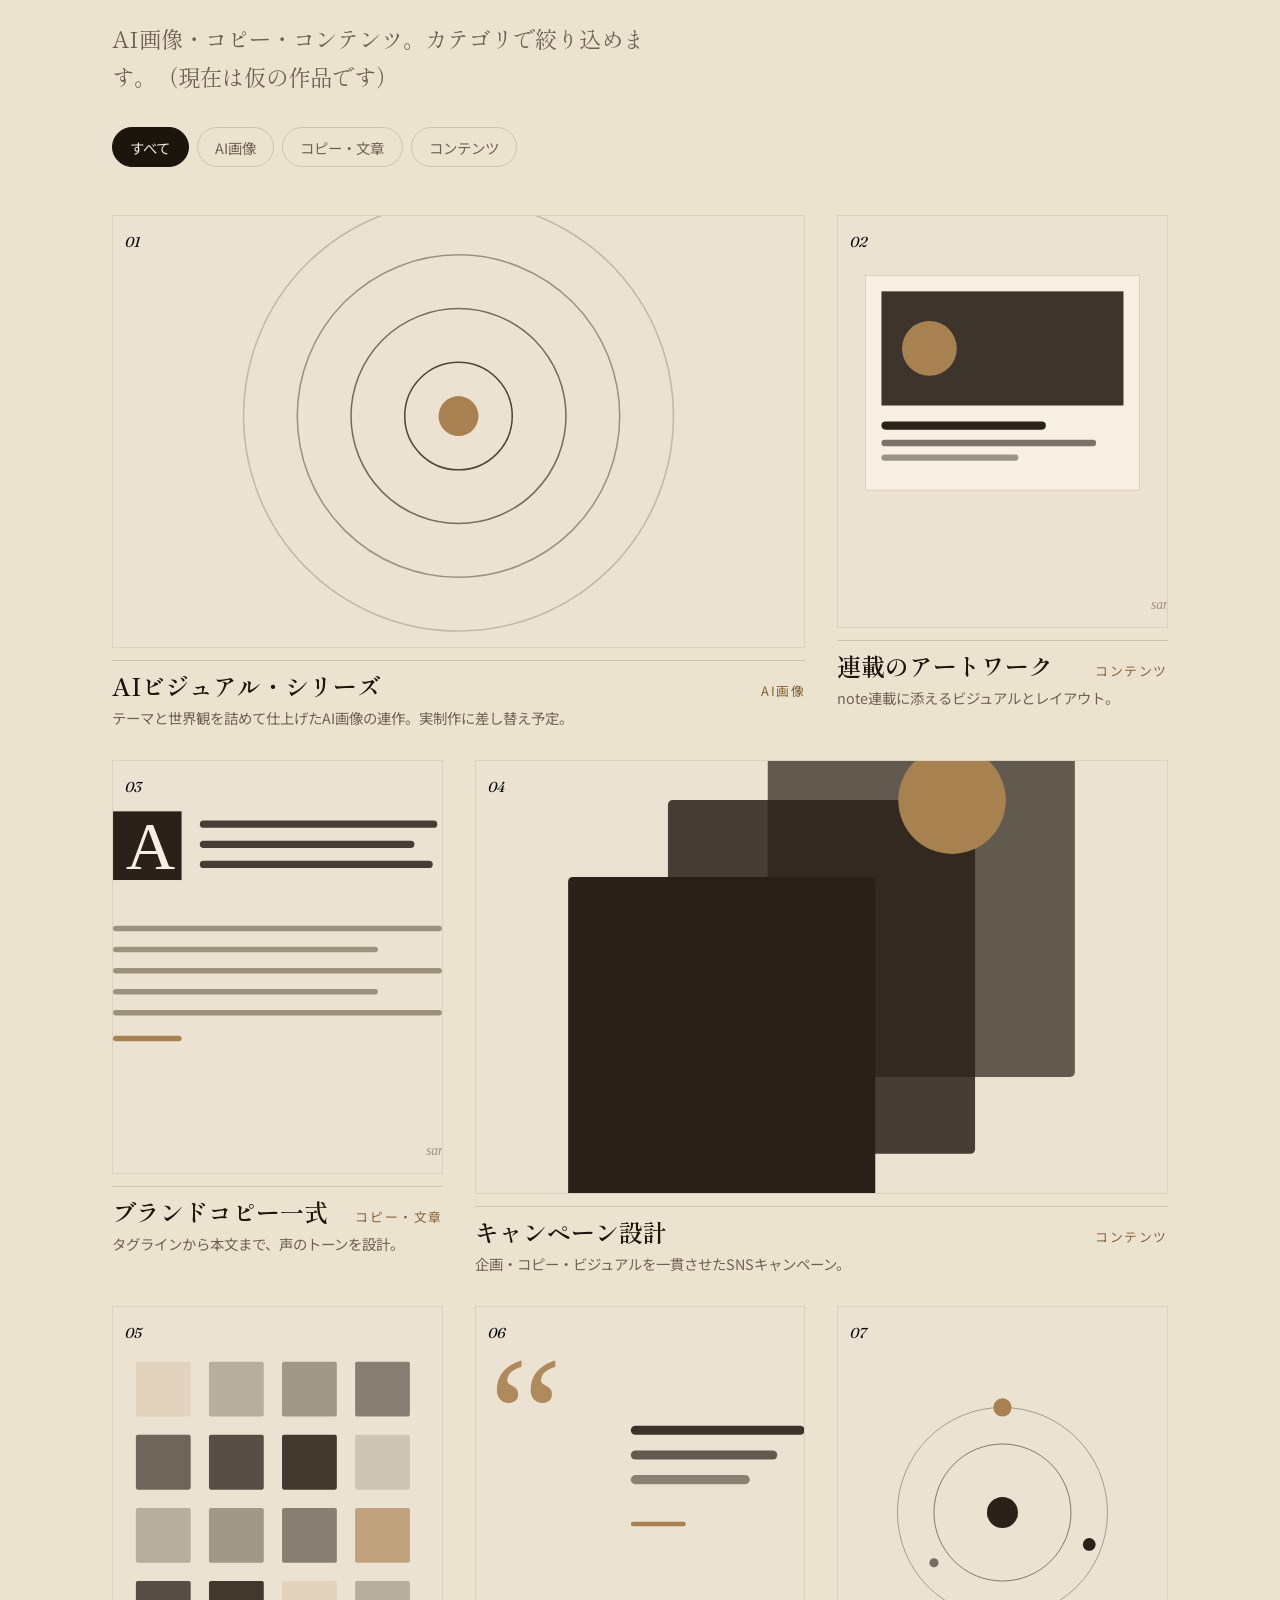
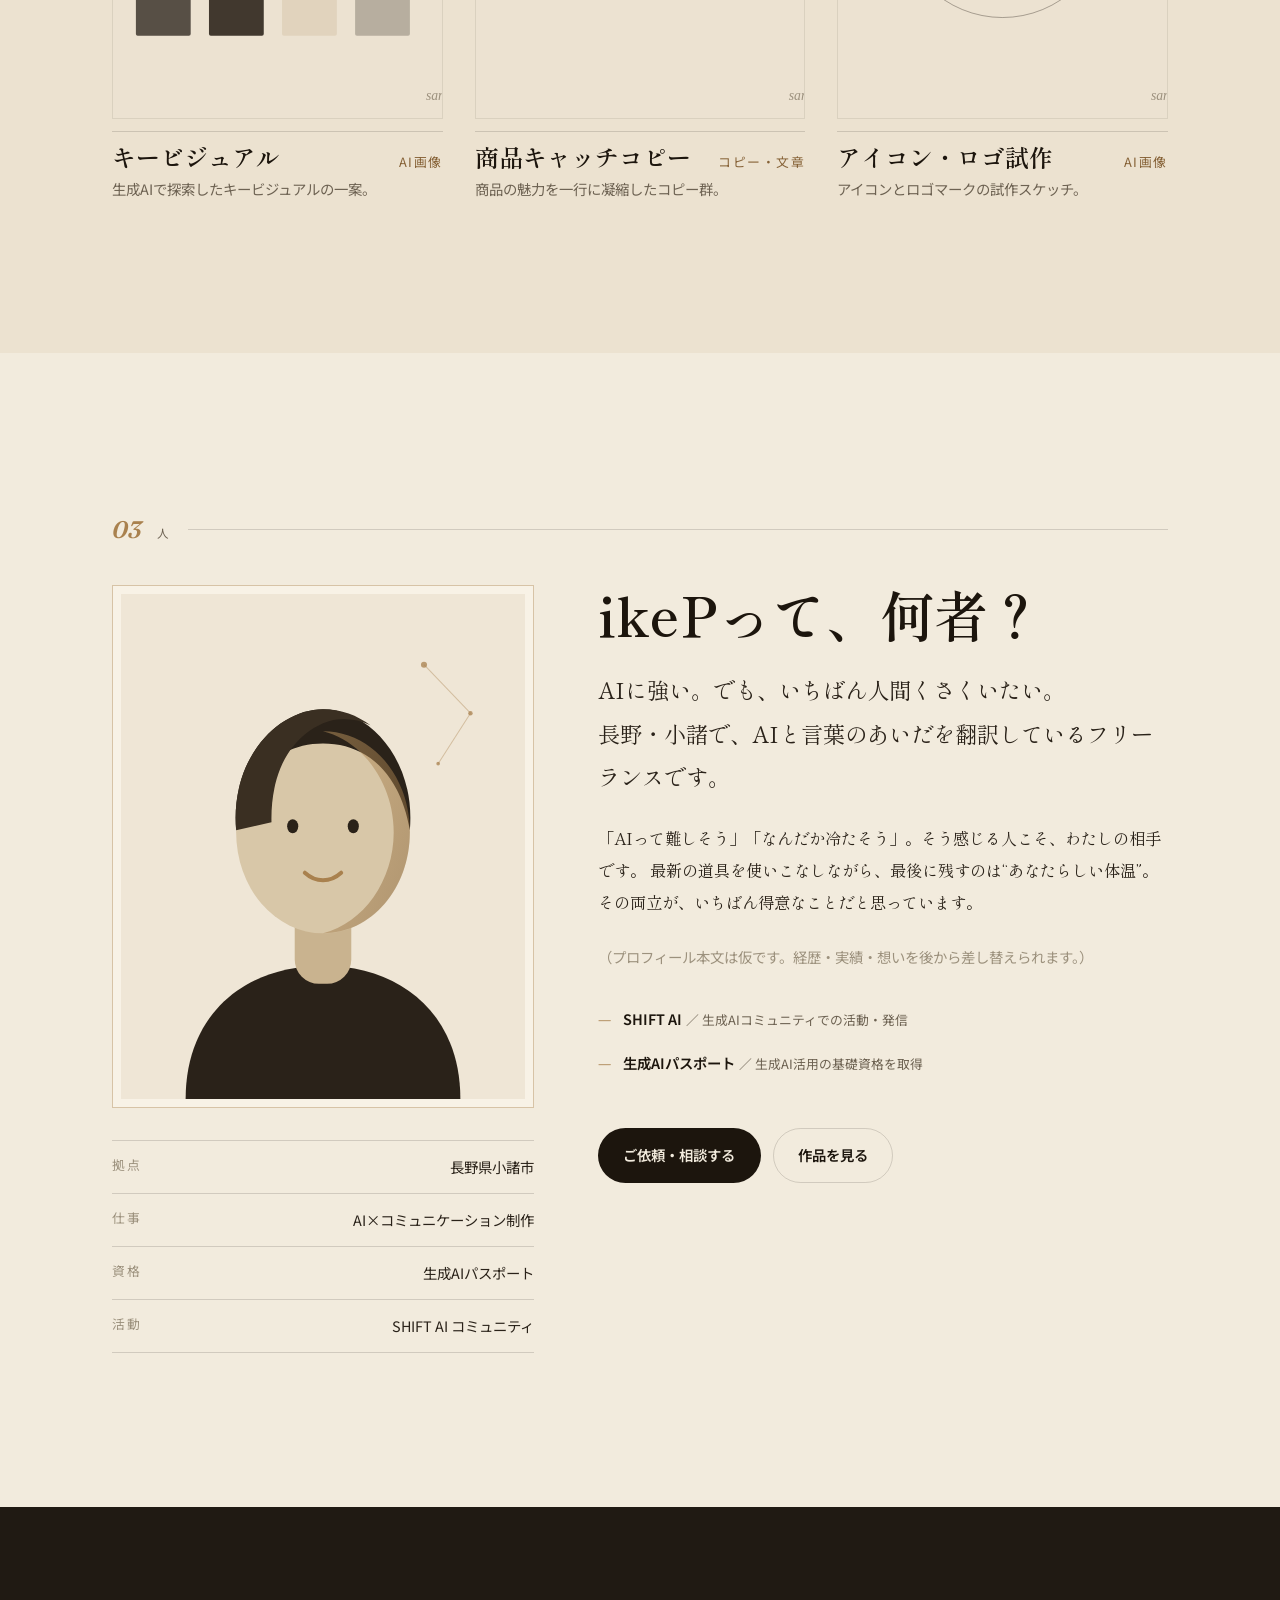
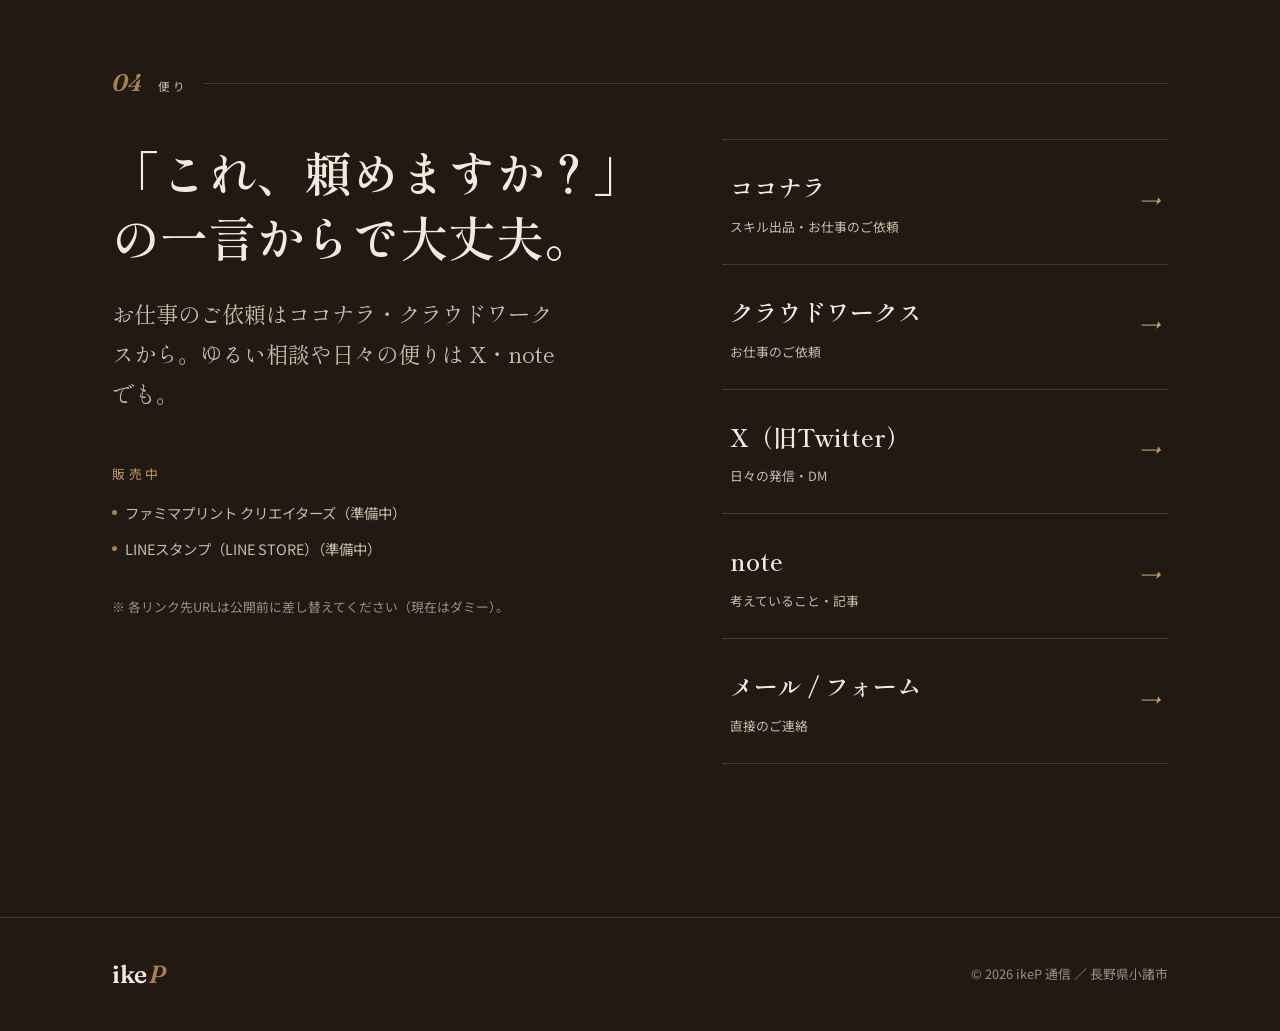
==== commit df11c577: "feat: v3 リデザイン（温かいラグジュアリー・エディトリアル「ikeP通信」） Co-Authored-By: Claude Opus 4.8 <noreply@anthropic.com> C" ====
--- a/index.html
+++ b/index.html
@@ -3,10 +3,10 @@
 <head>
   <meta charset="UTF-8">
   <meta name="viewport" content="width=device-width, initial-scale=1">
-  <title>ikeP ｜ AIを、あなたの言葉に翻訳する。｜ 長野・小諸のAI×コミュニケーション</title>
-  <meta name="description" content="長野県小諸市のフリーランス ikeP（いけP）。AI×コミュニケーションのコンテンツ制作、コピーライティング、AI画像生成。むずかしそうなAIを、あなたの現場で使えるかたちに翻訳します。">
-  <meta name="theme-color" content="#15120e">
-  <meta name="color-scheme" content="dark">
+  <title>ikeP ｜ AIを、あなたの言葉に翻訳する ｜ 長野・小諸のAI×コミュニケーション</title>
+  <meta name="description" content="長野県小諸市のフリーランス ikeP（いけP）。AI×コミュニケーションのコンテンツ制作、コピーライティング、AI画像生成。むずかしそうなAIを、あなたの言葉と体温に翻訳します。">
+  <meta name="theme-color" content="#f2ebdd">
+  <meta name="color-scheme" content="light">
 
   <link rel="icon" href="assets/favicon.svg" type="image/svg+xml">
   <link rel="apple-touch-icon" href="assets/favicon.svg">
@@ -14,20 +14,20 @@
   <!-- OGP / Twitter -->
   <meta property="og:type" content="website">
   <meta property="og:url" content="https://kotesane22.github.io/ikep/">
-  <meta property="og:title" content="ikeP ｜ AIを、あなたの言葉に翻訳する。">
-  <meta property="og:description" content="長野・小諸のフリーランス。AI×コミュニケーション制作／コピーライティング／AI画像生成。むずかしいAIを、使えるかたちに。">
+  <meta property="og:title" content="ikeP ｜ AIを、あなたの言葉に翻訳する">
+  <meta property="og:description" content="長野・小諸のフリーランス。AI×コミュニケーション制作／コピーライティング／AI画像生成。むずかしいAIを、あなたの言葉と体温に。">
   <meta property="og:image" content="https://kotesane22.github.io/ikep/assets/ogp.png">
-  <meta property="og:site_name" content="ikeP portfolio">
+  <meta property="og:site_name" content="ikeP 通信">
   <meta property="og:locale" content="ja_JP">
   <meta name="twitter:card" content="summary_large_image">
-  <meta name="twitter:title" content="ikeP ｜ AIを、あなたの言葉に翻訳する。">
+  <meta name="twitter:title" content="ikeP ｜ AIを、あなたの言葉に翻訳する">
   <meta name="twitter:description" content="長野・小諸のフリーランス。AI×コミュニケーション制作／コピー／AI画像生成。">
   <meta name="twitter:image" content="https://kotesane22.github.io/ikep/assets/ogp.png">
 
-  <!-- fonts（Playfair Display / Noto Serif JP）。self-host化する場合はこの1ブロックを差し替え -->
+  <!-- fonts（Fraunces / しっぽり明朝 / Noto Sans JP）。self-host化する場合はこの1ブロックを差し替え -->
   <link rel="preconnect" href="https://fonts.googleapis.com">
   <link rel="preconnect" href="https://fonts.gstatic.com" crossorigin>
-  <link href="https://fonts.googleapis.com/css2?family=Playfair+Display:wght@600;700&family=Noto+Serif+JP:wght@400;500;600;700&display=swap" rel="stylesheet">
+  <link href="https://fonts.googleapis.com/css2?family=Fraunces:ital,opsz,wght@0,9..144,500;0,9..144,600;1,9..144,500;1,9..144,600&family=Shippori+Mincho:wght@500;600;700&family=Noto+Sans+JP:wght@400;500;600;700&display=swap" rel="stylesheet">
 
   <link rel="stylesheet" href="css/tokens.css">
   <link rel="stylesheet" href="css/style.css">
@@ -38,13 +38,13 @@
   <header class="site-header" data-header>
     <div class="wrap">
       <nav class="nav" data-nav data-open="false" aria-label="メインナビゲーション">
-        <a class="brand" href="#top">ikeP<span class="dot">.</span></a>
+        <a class="brand" href="#top">ike<span class="k">P</span></a>
         <button class="nav__toggle" type="button" data-nav-toggle aria-label="メニュー" aria-expanded="false"><span></span></button>
         <div class="nav__links">
-          <a href="#services">サービス</a>
-          <a href="#works">実績</a>
+          <a href="#services">仕事</a>
+          <a href="#works">作品</a>
           <a href="#profile">プロフィール</a>
-          <a href="#contact" class="is-cta">依頼・相談</a>
+          <a href="#contact" class="is-cta">ご依頼・相談</a>
         </div>
       </nav>
     </div>
@@ -52,106 +52,118 @@
 
   <main id="main">
 
-    <!-- ============ HERO ============ -->
+    <!-- ============ 表紙（HERO）============ -->
+    <div class="masthead">
+      <div class="wrap masthead__row">
+        <span>ikeP 通信 <span class="em">—</span> 小諸だより</span>
+        <span>AI × コミュニケーション</span>
+        <span>Vol.01 <span class="em">·</span> 2026</span>
+      </div>
+    </div>
+
     <section class="hero" id="top" aria-labelledby="hero-title">
       <div class="wrap hero__grid">
         <div class="hero__copy">
-          <span class="hero__eyebrow">長野・小諸のフリーランス ／ AI × コミュニケーション</span>
-          <h1 id="hero-title">AIを、<br><span class="amber">あなたの言葉</span>に<br><span class="thin">翻訳する。</span></h1>
+          <span class="hero__eyebrow">長野・小諸のフリーランス</span>
+          <h1 id="hero-title">AIを、<br><span class="brass">あなたの言葉</span>に<br>翻訳する。</h1>
           <p class="hero__lead">
-            AIは得意。でも、いちばん大事にしているのは人の温度です。
-            むずかしそうなAIを、あなたの現場で「使える」かたちに変えます。
+            むずかしそうなAIを、あなたの現場で使えるかたちに。
+            速さは道具に、体温は人に。その両方をていねいに預かります。
           </p>
           <div class="hero__pillars">
-            <span class="hero__pillar">AI×コミュニケーション制作</span>
-            <span class="hero__pillar">コピーライティング</span>
-            <span class="hero__pillar">AI画像生成</span>
+            <span>AI×コミュニケーション制作</span>
+            <span>コピーライティング</span>
+            <span>AI画像生成</span>
           </div>
           <div class="hero__cta">
-            <a class="btn btn--primary" href="#contact">依頼・相談する <span class="btn__arrow" aria-hidden="true">&rarr;</span></a>
-            <a class="btn btn--ghost" href="#works">実績を見る</a>
-          </div>
-          <p class="hero__place">Nagano, Komoro ／ Freelance</p>
-        </div>
-        <div class="hero__art">
-          <div class="hero__frame">
-            <img class="hero__portrait" src="assets/portrait.svg" alt="ikeP のポートレート" width="400" height="480">
-          </div>
-        </div>
-      </div>
-    </section>
-
-    <!-- ============ STATEMENT ============ -->
-    <section class="statement" aria-label="ステートメント">
+            <a class="btn btn--primary" href="#contact">ご依頼・相談する <span class="btn__arrow" aria-hidden="true">&rarr;</span></a>
+            <a class="btn btn--ghost" href="#works">作品を見る</a>
+          </div>
+        </div>
+        <div class="plate reveal">
+          <div class="plate__frame">
+            <img class="plate__img" src="assets/portrait.svg" alt="ikeP のポートレート" width="400" height="500">
+          </div>
+          <p class="plate__cap">ikeP, Komoro</p>
+        </div>
+      </div>
+    </section>
+
+    <!-- ============ 序（STATEMENT）============ -->
+    <section class="section--alt" aria-label="序">
       <div class="wrap statement__inner">
-        <p class="statement__big">AIの速さに、<span class="amber">人間の体温</span>を。</p>
+        <p class="statement__big">AIの速さに、<span class="brass">人間の体温</span>を。</p>
         <p class="statement__text">
           流行りだからではなく、あなたの伝えたいことが、ちゃんと伝わるように。
-          道具としてのAIと、人としての言葉。その間を行き来するのがわたしの仕事です。
+          道具としてのAIと、人としての言葉。その間を行き来して、ていねいに仕立てます。
         </p>
         <p class="statement__sig">— ikeP</p>
       </div>
     </section>
 
-    <!-- ============ SERVICES ============ -->
+    <!-- ============ 仕事（SERVICES）============ -->
     <section class="section" id="services" aria-labelledby="services-h">
       <div class="wrap">
-        <span class="kicker"><span class="kicker__no">01</span><span class="kicker__label">サービス</span></span>
-        <div class="section-head">
+        <div class="chapter"><span class="chapter__no">01</span><span class="chapter__label">仕事</span><span class="chapter__rule"></span></div>
+        <div class="lede">
           <h2 id="services-h">頼めること</h2>
-          <p class="lead">AIを軸に、「伝わる」をつくる3つの柱。ご依頼は ココナラ・クラウドワークスから。</p>
-        </div>
-        <div class="services__grid">
+          <p>AIを軸に、「伝わる」をていねいに。ご依頼は ココナラ・クラウドワークスから承ります。</p>
+        </div>
+        <div class="services__list">
           <article class="service reveal">
             <div class="service__no">01</div>
-            <h3 class="service__title">AI×コミュニケーションの<br>コンテンツ制作</h3>
-            <p class="service__desc">SNS運用・記事・企画など、AIを活かして「続けられて、伝わる」発信を設計・制作します。</p>
-            <p class="service__meta">成果物例：<b>SNS投稿・note記事・企画構成</b></p>
-            <a class="service__link" href="#contact">相談する <span class="btn__arrow" aria-hidden="true">&rarr;</span></a>
+            <div>
+              <h3 class="service__title">AI×コミュニケーションのコンテンツ制作</h3>
+              <p class="service__meta">SNS運用・記事・企画。AIを活かして「続けられて、伝わる」発信を設計・制作します。<br>成果物例：<b>SNS投稿・note記事・企画構成</b></p>
+            </div>
+            <div class="service__aside"><a href="#contact">相談する →</a></div>
           </article>
           <article class="service reveal">
             <div class="service__no">02</div>
-            <h3 class="service__title">コピーライティング</h3>
-            <p class="service__desc">商品・サービスの魅力を、刺さる一行に。キャッチコピーから説明文、プロフィール文まで。</p>
-            <p class="service__meta">成果物例：<b>キャッチコピー・LP文・自己紹介文</b></p>
-            <a class="service__link" href="#contact">相談する <span class="btn__arrow" aria-hidden="true">&rarr;</span></a>
+            <div>
+              <h3 class="service__title">コピーライティング</h3>
+              <p class="service__meta">商品・サービスの魅力を、刺さる一行に。キャッチから説明文、プロフィール文まで。<br>成果物例：<b>キャッチコピー・LP文・自己紹介文</b></p>
+            </div>
+            <div class="service__aside"><a href="#contact">相談する →</a></div>
           </article>
           <article class="service reveal">
             <div class="service__no">03</div>
-            <h3 class="service__title">AI画像生成</h3>
-            <p class="service__desc">用途とトーンを詰めて、狙いどおりのビジュアルを。アイコン・挿絵・サムネイルなど。</p>
-            <p class="service__meta">成果物例：<b>アイコン・記事挿絵・サムネイル</b></p>
-            <a class="service__link" href="#contact">相談する <span class="btn__arrow" aria-hidden="true">&rarr;</span></a>
+            <div>
+              <h3 class="service__title">AI画像生成</h3>
+              <p class="service__meta">用途とトーンを詰めて、狙いどおりのビジュアルを。アイコン・挿絵・サムネイルなど。<br>成果物例：<b>アイコン・記事挿絵・サムネイル</b></p>
+            </div>
+            <div class="service__aside"><a href="#contact">相談する →</a></div>
           </article>
         </div>
       </div>
     </section>
 
-    <!-- ============ WORKS（主役）============ -->
-    <section class="works section" id="works" aria-labelledby="works-h">
-      <div class="wrap">
-        <span class="kicker"><span class="kicker__no">02</span><span class="kicker__label">実績</span></span>
+    <!-- ============ 作品集（WORKS）============ -->
+    <section class="section section--alt" id="works" aria-labelledby="works-h">
+      <div class="wrap">
+        <div class="chapter"><span class="chapter__no">02</span><span class="chapter__label">作品</span><span class="chapter__rule"></span></div>
         <div class="works__head">
-          <div class="section-head" style="margin-bottom:0;">
+          <div class="lede">
             <h2 id="works-h">つくってきたもの</h2>
-            <p class="lead">AI画像・コピー・コンテンツ。カテゴリで絞り込めます。（現在は仮データ3件）</p>
-          </div>
-        </div>
-        <!-- フィルタ表示・全件。データは data/works.json -->
+            <p>AI画像・コピー・コンテンツ。カテゴリで絞り込めます。（現在は仮の作品です）</p>
+          </div>
+        </div>
         <div data-works data-works-filters="true"></div>
       </div>
     </section>
 
-    <!-- ============ PROFILE ============ -->
+    <!-- ============ 人（PROFILE）============ -->
     <section class="section" id="profile" aria-labelledby="profile-h">
       <div class="wrap">
-        <span class="kicker"><span class="kicker__no">03</span><span class="kicker__label">プロフィール</span></span>
+        <div class="chapter"><span class="chapter__no">03</span><span class="chapter__label">人</span><span class="chapter__rule"></span></div>
         <div class="profile__grid">
-          <aside class="profile__aside reveal">
-            <img class="profile__photo" src="assets/portrait.svg" alt="ikeP のポートレート" width="400" height="480">
+          <aside class="reveal">
+            <div class="profile__plate">
+              <img src="assets/portrait.svg" alt="ikeP のポートレート" width="400" height="500">
+            </div>
             <ul class="profile__facts">
               <li class="fact"><span class="fact__k">拠点</span><span class="fact__v">長野県小諸市</span></li>
-              <li class="fact"><span class="fact__k">事業</span><span class="fact__v">AI×コミュニケーション制作</span></li>
+              <li class="fact"><span class="fact__k">仕事</span><span class="fact__v">AI×コミュニケーション制作</span></li>
               <li class="fact"><span class="fact__k">資格</span><span class="fact__v">生成AIパスポート</span></li>
               <li class="fact"><span class="fact__k">活動</span><span class="fact__v">SHIFT AI コミュニティ</span></li>
             </ul>
@@ -164,7 +176,7 @@
             </p>
             <p>
               「AIって難しそう」「なんだか冷たそう」。そう感じる人こそ、わたしの相手です。
-              最新の道具を使いこなしながら、最後に残すのは"あなたらしい体温"。
+              最新の道具を使いこなしながら、最後に残すのは“あなたらしい体温”。
               その両立が、いちばん得意なことだと思っています。
             </p>
             <p class="muted">（プロフィール本文は仮です。経歴・実績・想いを後から差し替えられます。）</p>
@@ -173,51 +185,51 @@
               <li class="cred"><span class="cred__mark">—</span><span><span class="cred__t">生成AIパスポート</span> <span class="cred__d">／ 生成AI活用の基礎資格を取得</span></span></li>
             </ul>
             <div style="margin-top:var(--sp-7); display:flex; gap:var(--sp-3); flex-wrap:wrap;">
-              <a class="btn btn--primary" href="#contact">依頼・相談する</a>
-              <a class="btn btn--ghost" href="#works">実績を見る</a>
-            </div>
-          </div>
-        </div>
-      </div>
-    </section>
-
-    <!-- ============ CONTACT ============ -->
-    <section class="section divider contact" id="contact" aria-labelledby="contact-h">
-      <div class="wrap">
-        <span class="kicker"><span class="kicker__no">04</span><span class="kicker__label">お問い合わせ</span></span>
+              <a class="btn btn--primary" href="#contact">ご依頼・相談する</a>
+              <a class="btn btn--ghost" href="#works">作品を見る</a>
+            </div>
+          </div>
+        </div>
+      </div>
+    </section>
+
+    <!-- ============ 便り（CONTACT）============ -->
+    <section class="section contact" id="contact" aria-labelledby="contact-h">
+      <div class="wrap">
+        <div class="chapter"><span class="chapter__no">04</span><span class="chapter__label">便り</span><span class="chapter__rule"></span></div>
         <div class="contact__grid">
           <div>
             <h2 id="contact-h">「これ、頼めますか？」<br>の一言からで大丈夫。</h2>
             <p class="contact__lead">
-              お仕事のご依頼はココナラ・クラウドワークスから。ゆるい相談や日々の発信は X・note でも。
+              お仕事のご依頼はココナラ・クラウドワークスから。ゆるい相談や日々の便りは X・note でも。
             </p>
             <div class="selllist">
               <div class="selllist__k">販売中</div>
               <div class="selllist__items" data-shop></div>
             </div>
-            <p style="margin-top:var(--sp-6); font-size:var(--fs-cap); color:var(--c-faint);">
+            <p style="margin-top:var(--sp-6); font-size:var(--fs-cap); color:var(--c-ink-faint);">
               ※ 各リンク先URLは公開前に差し替えてください（現在はダミー）。
             </p>
           </div>
           <div class="contact__channels">
             <a class="channel" href="#" target="_blank" rel="noopener">
-              <span class="channel__l"><span class="channel__name">ココナラ</span><span class="channel__desc">スキル出品・お仕事のご依頼</span></span>
-              <span class="channel__go" aria-hidden="true">&rarr;</span>
-            </a>
-            <a class="channel" href="#" target="_blank" rel="noopener">
-              <span class="channel__l"><span class="channel__name">クラウドワークス</span><span class="channel__desc">お仕事のご依頼</span></span>
-              <span class="channel__go" aria-hidden="true">&rarr;</span>
-            </a>
-            <a class="channel" href="#" target="_blank" rel="noopener">
-              <span class="channel__l"><span class="channel__name">X（旧Twitter）</span><span class="channel__desc">日々の発信・DM</span></span>
-              <span class="channel__go" aria-hidden="true">&rarr;</span>
-            </a>
-            <a class="channel" href="#" target="_blank" rel="noopener">
-              <span class="channel__l"><span class="channel__name">note</span><span class="channel__desc">考えていること・記事</span></span>
-              <span class="channel__go" aria-hidden="true">&rarr;</span>
-            </a>
-            <a class="channel" href="#" target="_blank" rel="noopener">
-              <span class="channel__l"><span class="channel__name">メール / フォーム</span><span class="channel__desc">直接のご連絡</span></span>
+              <span><span class="channel__name">ココナラ</span><span class="channel__desc">スキル出品・お仕事のご依頼</span></span>
+              <span class="channel__go" aria-hidden="true">&rarr;</span>
+            </a>
+            <a class="channel" href="#" target="_blank" rel="noopener">
+              <span><span class="channel__name">クラウドワークス</span><span class="channel__desc">お仕事のご依頼</span></span>
+              <span class="channel__go" aria-hidden="true">&rarr;</span>
+            </a>
+            <a class="channel" href="#" target="_blank" rel="noopener">
+              <span><span class="channel__name">X（旧Twitter）</span><span class="channel__desc">日々の発信・DM</span></span>
+              <span class="channel__go" aria-hidden="true">&rarr;</span>
+            </a>
+            <a class="channel" href="#" target="_blank" rel="noopener">
+              <span><span class="channel__name">note</span><span class="channel__desc">考えていること・記事</span></span>
+              <span class="channel__go" aria-hidden="true">&rarr;</span>
+            </a>
+            <a class="channel" href="#" target="_blank" rel="noopener">
+              <span><span class="channel__name">メール / フォーム</span><span class="channel__desc">直接のご連絡</span></span>
               <span class="channel__go" aria-hidden="true">&rarr;</span>
             </a>
           </div>
@@ -229,8 +241,8 @@
 
   <footer class="site-footer">
     <div class="wrap site-footer__grid">
-      <a class="brand" href="#top">ikeP<span class="dot">.</span></a>
-      <small>&copy; <span data-year>2026</span> ikeP ／ 長野県小諸市</small>
+      <a class="brand" href="#top">ike<span class="k">P</span></a>
+      <small>&copy; <span data-year>2026</span> ikeP 通信 ／ 長野県小諸市</small>
     </div>
   </footer>
 
--- a/css/tokens.css
+++ b/css/tokens.css
@@ -1,67 +1,76 @@
 /* =========================================================
-   design tokens — ikeP portfolio v2
-   「ikeP通信」デザインシステム踏襲：オフブラック × アンバーゴールド × セリフ
+   design tokens — ikeP portfolio v3
+   コンセプト：上質な季刊誌「ikeP通信」
+   温かいアイボリーの紙 × エスプレッソの墨 × 真鍮の一点。
    装飾差し替えは原則このファイルの変数だけで完結する。
    ========================================================= */
 
 :root {
-  /* ---- base: 温かいオフブラック（純黒を避け、わずかに赤茶を含む） ---- */
-  --c-bg:        #15120e;
-  --c-bg-raise:  #1e1a14;   /* カード等のわずかな浮き */
-  --c-bg-raise2: #272119;
-  --c-ink-invert:#15120e;   /* 明色面の上に載る文字（＝背景色） */
+  /* ---- paper / surfaces（温かいアイボリー） ---- */
+  --c-paper:   #f2ebdd;   /* 基調の紙 */
+  --c-paper-2: #f8f2e6;   /* 浮き（カード等） */
+  --c-paper-3: #ece2d0;   /* 沈み（章の交互背景） */
+  --c-paper-ink: #201a13; /* 濃色面（便り等）の背景 */
 
-  /* ---- foreground: 温かいクリーム系 ---- */
-  --c-heading: #f5efe3;
-  --c-text:    #e4dccd;
-  --c-muted:   #b3a892;
-  --c-faint:   #857b69;
+  /* ---- ink（温かい墨） ---- */
+  --c-ink:        #2a2219;   /* 本文 */
+  --c-heading:    #1c150d;   /* 見出し */
+  --c-ink-soft:   #6d6252;   /* 補足 */
+  --c-ink-faint:  #9c917d;   /* 罫寄り・キャプション */
+  --c-on-dark:    #f2ebdd;   /* 濃色面の上の文字 */
+  --c-on-dark-soft:#c8bda6;
 
-  /* ---- accent: アンバーゴールド（点で効かせる） ---- */
-  --c-amber:        #e0a63c;
-  --c-amber-bright: #f2bb51;
-  --c-amber-deep:   #b97e22;
-  --c-amber-soft:   rgba(224, 166, 60, 0.13);
-  --c-amber-line:   rgba(224, 166, 60, 0.34);
+  /* ---- brass（真鍮：点で効かせる） ---- */
+  --c-brass:      #a9814e;
+  --c-brass-deep: #866237;
+  --c-brass-bright:#c29a63;
+  --c-brass-soft: rgba(169, 129, 78, 0.12);
+  --c-brass-line: rgba(169, 129, 78, 0.42);
 
-  /* ---- lines / hairlines ---- */
-  --c-line:      rgba(233, 219, 193, 0.12);
-  --c-line-soft: rgba(233, 219, 193, 0.07);
+  /* ---- hairlines ---- */
+  --c-line:      rgba(42, 34, 25, 0.16);
+  --c-line-soft: rgba(42, 34, 25, 0.09);
+  --c-line-dark: rgba(242, 235, 221, 0.16);
 
   /* ---- semantic ---- */
-  --c-cta-bg:   var(--c-amber);
-  --c-cta-ink:  #1a1509;
-  --c-link:     var(--c-amber-bright);
+  --c-bg:      var(--c-paper);
+  --c-text:    var(--c-ink);
+  --c-cta-bg:  var(--c-heading);
+  --c-cta-ink: var(--c-paper);
+  --c-link:    var(--c-brass-deep);
 
   /* ---- typography ---- */
-  --ff-jp:      "Noto Serif JP", "Hiragino Mincho ProN", "Yu Mincho", serif;
-  --ff-display: "Playfair Display", "Noto Serif JP", serif;
-  --ff-base:    var(--ff-jp);
+  --ff-display: "Fraunces", "Shippori Mincho", "Noto Serif JP", serif;
+  --ff-mincho:  "Shippori Mincho", "Noto Serif JP", "Yu Mincho", serif;
+  --ff-sans:    "Noto Sans JP", system-ui, -apple-system, "Segoe UI", sans-serif;
+  --ff-base:    var(--ff-sans);
 
-  --fs-hero:  clamp(2.4rem, 7vw, 5rem);
-  --fs-h1:    clamp(1.9rem, 4.6vw, 3rem);
-  --fs-h2:    clamp(1.5rem, 3.4vw, 2.15rem);
-  --fs-h3:    clamp(1.15rem, 2vw, 1.4rem);
-  --fs-lead:  clamp(1.06rem, 2.1vw, 1.3rem);
+  --fs-hero:  clamp(2.4rem, 6vw, 4.4rem);
+  --fs-h1:    clamp(2rem, 5vw, 3.4rem);
+  --fs-h2:    clamp(1.55rem, 3.6vw, 2.4rem);
+  --fs-h3:    clamp(1.2rem, 2.1vw, 1.5rem);
+  --fs-lead:  clamp(1.1rem, 2.2vw, 1.4rem);
   --fs-body:  1.02rem;
   --fs-small: 0.9rem;
   --fs-cap:   0.8rem;
-  --fs-index: 0.82rem;   /* 通し番号 01 / 02 など（唯一許す欧字装飾） */
+  --fs-label: 0.72rem;   /* 章ラベル（広トラッキング） */
 
-  --lh-tight: 1.12;
-  --lh-snug:  1.45;
-  --lh-body:  1.95;      /* セリフ本文はゆったり */
+  --lh-tight: 1.08;
+  --lh-snug:  1.4;
+  --lh-body:  1.95;
 
+  --fw-thin:   300;
   --fw-normal: 400;
   --fw-medium: 500;
   --fw-semi:   600;
   --fw-bold:   700;
   --fw-black:  900;
 
-  --ls-tight: -0.01em;
-  --ls-wide:  0.22em;    /* 小見出しのトラッキング */
+  --ls-tight: -0.015em;
+  --ls-label: 0.28em;
+  --ls-wide:  0.12em;
 
-  /* ---- spacing（8pxベース・余白広め） ---- */
+  /* ---- spacing（余白広め・紙面的） ---- */
   --sp-1: 0.25rem;
   --sp-2: 0.5rem;
   --sp-3: 0.75rem;
@@ -74,24 +83,24 @@
   --sp-10: 10rem;
 
   /* ---- layout ---- */
-  --w-max:  1180px;
-  --w-text: 64ch;
-  --gutter: clamp(1.4rem, 5.5vw, 4rem);
+  --w-max:  1200px;
+  --w-text: 62ch;
+  --gutter: clamp(1.4rem, 6vw, 4.5rem);
 
-  /* ---- radius（控えめ・紙面的に角は立てる） ---- */
-  --r-sm: 4px;
-  --r-md: 8px;
-  --r-lg: 14px;
+  /* ---- radius（紙面は角を立てる：控えめ） ---- */
+  --r-sm: 3px;
+  --r-md: 6px;
+  --r-lg: 12px;
   --r-pill: 999px;
 
-  /* ---- shadow（暗背景なので影より境界で見せる） ---- */
-  --sh-1: 0 1px 0 rgba(0,0,0,0.4);
-  --sh-2: 0 20px 50px rgba(0, 0, 0, 0.45);
-  --sh-glow: 0 0 0 1px var(--c-amber-line), 0 24px 60px rgba(0,0,0,0.5);
+  /* ---- shadow（紙の落ち影：ごく淡く） ---- */
+  --sh-1: 0 1px 2px rgba(42, 34, 25, 0.06);
+  --sh-2: 0 18px 44px rgba(42, 34, 25, 0.12);
+  --sh-3: 0 30px 70px rgba(42, 34, 25, 0.16);
 
   /* ---- motion ---- */
-  --ease: cubic-bezier(0.2, 0.7, 0.2, 1);
-  --dur: 260ms;
+  --ease: cubic-bezier(0.22, 0.7, 0.24, 1);
+  --dur: 300ms;
 
   --z-header: 100;
 }
--- a/css/style.css
+++ b/css/style.css
@@ -1,10 +1,9 @@
 /* =========================================================
-   style — ikeP portfolio v2
-   オフブラック × アンバー × セリフ。値は tokens.css を参照。
+   style — ikeP portfolio v3 「季刊誌」エディトリアル
+   温かいアイボリー × エスプレッソ × 真鍮。値は tokens.css。
    ========================================================= */
 
 *, *::before, *::after { box-sizing: border-box; }
-
 html { -webkit-text-size-adjust: 100%; scroll-behavior: smooth; }
 
 body {
@@ -13,43 +12,37 @@
   font-size: var(--fs-body);
   line-height: var(--lh-body);
   color: var(--c-text);
-  background: var(--c-bg);
+  background: var(--c-paper);
   -webkit-font-smoothing: antialiased;
   text-rendering: optimizeLegibility;
 }
 
 img, svg { max-width: 100%; height: auto; display: block; }
-
 a { color: var(--c-link); text-decoration: none; }
-a:hover { color: var(--c-amber-bright); }
-
-h1, h2, h3 { margin: 0; color: var(--c-heading); line-height: var(--lh-tight); font-weight: var(--fw-bold); letter-spacing: var(--ls-tight); }
+a:hover { color: var(--c-brass); }
+h1, h2, h3 { margin: 0; color: var(--c-heading); line-height: var(--lh-tight); font-weight: var(--fw-semi); }
 p { margin: 0; }
-
-::selection { background: var(--c-amber); color: var(--c-cta-ink); }
-
-:focus-visible { outline: 2px solid var(--c-amber); outline-offset: 3px; }
+::selection { background: var(--c-brass); color: var(--c-paper); }
+:focus-visible { outline: 2px solid var(--c-brass); outline-offset: 3px; }
 
 /* ---- layout helpers ---- */
 .wrap { width: 100%; max-width: var(--w-max); margin-inline: auto; padding-inline: var(--gutter); }
-.section { padding-block: clamp(var(--sp-8), 11vw, var(--sp-10)); }
-.section--tight { padding-block: clamp(var(--sp-7), 8vw, var(--sp-9)); }
-.divider { border-top: 1px solid var(--c-line); }
-
-/* 小見出し（通し番号 + 和文ラベル）。英語見出しは使わない */
-.kicker { display: inline-flex; align-items: baseline; gap: var(--sp-3); margin-bottom: var(--sp-5); }
-.kicker__no { font-family: var(--ff-display); font-size: var(--fs-index); color: var(--c-amber); letter-spacing: 0.1em; }
-.kicker__label { font-size: var(--fs-cap); letter-spacing: var(--ls-wide); color: var(--c-muted); font-weight: var(--fw-medium); }
-.kicker::before {
-  content: ""; width: 26px; height: 1px; background: var(--c-amber-line);
-  align-self: center; margin-right: var(--sp-1);
-}
-
-.section-head { max-width: var(--w-text); margin-bottom: var(--sp-7); }
-.section-head h2 { font-size: var(--fs-h1); }
-.section-head .lead { color: var(--c-muted); margin-top: var(--sp-4); font-size: var(--fs-lead); line-height: var(--lh-snug); }
-
-.skip-link { position: absolute; left: -999px; top: 0; background: var(--c-amber); color: var(--c-cta-ink); padding: var(--sp-2) var(--sp-4); z-index: 200; }
+.section { padding-block: clamp(var(--sp-8), 12vw, var(--sp-10)); }
+.section--tight { padding-block: clamp(var(--sp-7), 9vw, var(--sp-9)); }
+.section--alt { background: var(--c-paper-3); }
+.rule { border: 0; border-top: 1px solid var(--c-line); margin: 0; }
+
+/* 章ラベル（通し番号＋和文章題・広トラッキング） */
+.chapter { display: flex; align-items: baseline; gap: var(--sp-4); margin-bottom: var(--sp-6); }
+.chapter__no { font-family: var(--ff-display); font-size: var(--fs-h3); font-weight: var(--fw-semi); color: var(--c-brass); font-variant-numeric: lining-nums; font-style: italic; }
+.chapter__label { font-family: var(--ff-sans); font-size: var(--fs-label); letter-spacing: var(--ls-label); text-transform: uppercase; color: var(--c-ink-soft); }
+.chapter__rule { flex: 1; height: 1px; background: var(--c-line); align-self: center; }
+
+.lede { max-width: var(--w-text); }
+.lede h2 { font-family: var(--ff-mincho); font-size: var(--fs-h1); font-weight: var(--fw-semi); letter-spacing: var(--ls-tight); }
+.lede p { color: var(--c-ink-soft); margin-top: var(--sp-4); font-size: var(--fs-lead); font-family: var(--ff-mincho); line-height: 1.7; }
+
+.skip-link { position: absolute; left: -999px; top: 0; background: var(--c-heading); color: var(--c-paper); padding: var(--sp-2) var(--sp-4); z-index: 200; }
 .skip-link:focus { left: 0; }
 
 /* =========================================================
@@ -57,31 +50,26 @@
    ========================================================= */
 .site-header {
   position: sticky; top: 0; z-index: var(--z-header);
-  background: color-mix(in srgb, var(--c-bg) 78%, transparent);
+  background: color-mix(in srgb, var(--c-paper) 84%, transparent);
   backdrop-filter: blur(8px);
   border-bottom: 1px solid transparent;
   transition: border-color var(--dur) var(--ease), background var(--dur);
 }
 .site-header.is-scrolled { border-bottom-color: var(--c-line); }
-.nav { display: flex; align-items: center; justify-content: space-between; height: 74px; gap: var(--sp-4); }
-.brand { font-family: var(--ff-display); font-size: 1.5rem; font-weight: var(--fw-bold); color: var(--c-heading); letter-spacing: 0.01em; }
+.nav { display: flex; align-items: center; justify-content: space-between; height: 76px; gap: var(--sp-4); }
+.brand { display: inline-flex; align-items: baseline; gap: 0.1em; font-family: var(--ff-display); font-size: 1.55rem; font-weight: var(--fw-semi); color: var(--c-heading); letter-spacing: var(--ls-tight); }
 .brand:hover { color: var(--c-heading); }
-.brand .dot { color: var(--c-amber); }
-
+.brand .k { font-style: italic; color: var(--c-brass); }
 .nav__links { display: flex; align-items: center; gap: clamp(var(--sp-4), 2.6vw, var(--sp-6)); }
-.nav__links a { color: var(--c-muted); font-size: var(--fs-small); font-weight: var(--fw-medium); }
+.nav__links a { font-family: var(--ff-sans); color: var(--c-ink-soft); font-size: var(--fs-small); font-weight: var(--fw-medium); }
 .nav__links a:hover { color: var(--c-heading); }
-.nav__links a.is-cta {
-  color: var(--c-cta-ink); background: var(--c-amber); padding: var(--sp-2) var(--sp-5);
-  border-radius: var(--r-pill); font-weight: var(--fw-bold);
-}
-.nav__links a.is-cta:hover { background: var(--c-amber-bright); }
-
+.nav__links a.is-cta { color: var(--c-cta-ink); background: var(--c-heading); padding: 0.55em 1.3em; border-radius: var(--r-pill); }
+.nav__links a.is-cta:hover { background: var(--c-brass-deep); color: var(--c-paper); }
 .nav__toggle { display: none; }
 
-@media (max-width: 760px) {
+@media (max-width: 780px) {
   .nav__toggle {
-    display: inline-flex; align-items: center; justify-content: center; width: 44px; height: 44px;
+    display: inline-flex; align-items: center; justify-content: center; width: 46px; height: 46px;
     background: transparent; border: 1px solid var(--c-line); border-radius: var(--r-sm); cursor: pointer;
   }
   .nav__toggle span, .nav__toggle span::before, .nav__toggle span::after {
@@ -93,10 +81,9 @@
   .nav[data-open="true"] .nav__toggle span { background: transparent; }
   .nav[data-open="true"] .nav__toggle span::before { transform: translateY(6px) rotate(45deg); }
   .nav[data-open="true"] .nav__toggle span::after  { transform: translateY(-6px) rotate(-45deg); }
-
   .nav__links {
-    position: absolute; top: 74px; left: 0; right: 0; flex-direction: column; align-items: stretch; gap: 0;
-    background: var(--c-bg-raise); border-top: 1px solid var(--c-line); border-bottom: 1px solid var(--c-line);
+    position: absolute; top: 76px; left: 0; right: 0; flex-direction: column; align-items: stretch; gap: 0;
+    background: var(--c-paper-2); border-top: 1px solid var(--c-line); border-bottom: 1px solid var(--c-line);
     padding: var(--sp-2) var(--gutter) var(--sp-5);
     transform: translateY(-8px); opacity: 0; pointer-events: none;
     transition: opacity var(--dur) var(--ease), transform var(--dur) var(--ease);
@@ -111,177 +98,181 @@
    ========================================================= */
 .btn {
   display: inline-flex; align-items: center; gap: var(--sp-2);
-  font-family: var(--ff-jp); font-weight: var(--fw-bold); font-size: var(--fs-small);
-  padding: 0.85em 1.6em; border-radius: var(--r-pill); border: 1px solid transparent; cursor: pointer;
+  font-family: var(--ff-sans); font-weight: var(--fw-semi); font-size: var(--fs-small);
+  padding: 0.85em 1.7em; border-radius: var(--r-pill); border: 1px solid transparent; cursor: pointer;
   transition: transform var(--dur) var(--ease), background var(--dur), color var(--dur), border-color var(--dur);
+  min-height: 44px;
 }
 .btn:hover { transform: translateY(-2px); }
-.btn--primary { background: var(--c-amber); color: var(--c-cta-ink); }
-.btn--primary:hover { background: var(--c-amber-bright); color: var(--c-cta-ink); }
-.btn--ghost { background: transparent; color: var(--c-heading); border-color: var(--c-amber-line); }
-.btn--ghost:hover { border-color: var(--c-amber); color: var(--c-amber-bright); }
+.btn--primary { background: var(--c-heading); color: var(--c-paper); }
+.btn--primary:hover { background: var(--c-brass-deep); color: var(--c-paper); }
+.btn--ghost { background: transparent; color: var(--c-heading); border-color: var(--c-line); }
+.btn--ghost:hover { border-color: var(--c-brass); color: var(--c-brass-deep); }
 .btn__arrow { transition: transform var(--dur) var(--ease); }
 .btn:hover .btn__arrow { transform: translateX(4px); }
 
 /* =========================================================
-   hero — 静・大余白・非対称
-   ========================================================= */
-.hero { position: relative; padding-block: clamp(var(--sp-8), 10vw, var(--sp-10)); overflow: hidden; }
-.hero__grid { display: grid; grid-template-columns: 1.05fr 0.95fr; gap: clamp(var(--sp-6), 5vw, var(--sp-9)); align-items: center; }
-.hero__eyebrow { display: inline-flex; align-items: center; gap: var(--sp-3); font-size: var(--fs-cap); letter-spacing: var(--ls-wide); color: var(--c-muted); margin-bottom: var(--sp-6); }
-.hero__eyebrow::before { content: ""; width: 30px; height: 1px; background: var(--c-amber); }
-.hero h1 {
-  font-family: var(--ff-jp); font-weight: var(--fw-bold); font-size: var(--fs-hero); line-height: 1.16;
-}
-.hero h1 .amber { color: var(--c-amber); }
-.hero h1 .thin { font-weight: var(--fw-medium); }
-.hero__lead { margin-top: var(--sp-6); font-size: var(--fs-lead); color: var(--c-text); max-width: 40ch; line-height: var(--lh-snug); }
-.hero__pillars { margin-top: var(--sp-6); display: flex; flex-wrap: wrap; gap: var(--sp-2) var(--sp-4); }
-.hero__pillar { font-size: var(--fs-small); color: var(--c-muted); display: inline-flex; align-items: center; gap: var(--sp-2); }
-.hero__pillar::before { content: "/"; color: var(--c-amber); font-family: var(--ff-display); }
+   masthead + hero（表紙）
+   ========================================================= */
+.masthead { border-bottom: 1px solid var(--c-line); }
+.masthead__row { display: flex; flex-wrap: wrap; align-items: center; justify-content: space-between; gap: var(--sp-2) var(--sp-4); padding-block: var(--sp-3); font-family: var(--ff-sans); font-size: var(--fs-label); letter-spacing: var(--ls-wide); color: var(--c-ink-faint); text-transform: uppercase; }
+.masthead__row .em { color: var(--c-brass); }
+
+.hero { padding-block: clamp(var(--sp-8), 11vw, var(--sp-10)); }
+.hero__grid { display: grid; grid-template-columns: 1.1fr 0.9fr; gap: clamp(var(--sp-6), 6vw, var(--sp-9)); align-items: center; }
+.hero__eyebrow { font-family: var(--ff-sans); font-size: var(--fs-label); letter-spacing: var(--ls-label); text-transform: uppercase; color: var(--c-ink-soft); display: inline-flex; align-items: center; gap: var(--sp-3); }
+.hero__eyebrow::before { content: ""; width: 30px; height: 1px; background: var(--c-brass); }
+.hero h1 { font-family: var(--ff-mincho); font-weight: var(--fw-semi); font-size: var(--fs-hero); line-height: 1.14; letter-spacing: var(--ls-tight); margin-top: var(--sp-5); }
+.hero h1 .brass { color: var(--c-brass); font-family: var(--ff-display); font-style: italic; font-weight: var(--fw-semi); }
+.hero__lead { margin-top: var(--sp-6); font-family: var(--ff-mincho); font-size: var(--fs-lead); color: var(--c-ink); max-width: 34ch; line-height: 1.85; }
 .hero__cta { margin-top: var(--sp-7); display: flex; flex-wrap: wrap; gap: var(--sp-3); }
-.hero__place { margin-top: var(--sp-6); font-size: var(--fs-cap); letter-spacing: 0.08em; color: var(--c-faint); }
-
-.hero__art { position: relative; justify-self: center; width: 100%; max-width: 400px; }
-.hero__frame { position: relative; border: 1px solid var(--c-amber-line); border-radius: var(--r-lg); padding: 10px; }
-.hero__frame::after { content: ""; position: absolute; inset: -1px; border-radius: var(--r-lg); box-shadow: var(--sh-2); pointer-events: none; }
-.hero__portrait { width: 100%; border-radius: var(--r-md); display: block; }
-.hero__cap { position: absolute; bottom: var(--sp-4); left: var(--sp-4); right: var(--sp-4); font-family: var(--ff-display); font-size: var(--fs-cap); color: var(--c-amber); letter-spacing: 0.12em; }
-
-@media (max-width: 860px) {
+.hero__pillars { margin-top: var(--sp-6); display: flex; flex-wrap: wrap; gap: var(--sp-2) var(--sp-5); font-family: var(--ff-sans); font-size: var(--fs-small); color: var(--c-ink-soft); }
+.hero__pillars span { display: inline-flex; align-items: center; gap: var(--sp-2); }
+.hero__pillars span::before { content: "—"; color: var(--c-brass); }
+
+.plate { position: relative; }
+.plate__frame { border: 1px solid var(--c-brass-line); padding: 10px; background: var(--c-paper-2); box-shadow: var(--sh-2); }
+.plate__img { width: 100%; display: block; }
+.plate__cap { margin-top: var(--sp-3); font-family: var(--ff-display); font-style: italic; font-size: var(--fs-cap); color: var(--c-ink-faint); text-align: right; }
+
+@media (max-width: 900px) {
   .hero__grid { grid-template-columns: 1fr; }
-  .hero__art { grid-row: 1; max-width: 300px; }
-}
-
-/* =========================================================
-   statement — 低密度・宣言
-   ========================================================= */
-.statement { border-block: 1px solid var(--c-line); background: var(--c-bg-raise); }
-.statement__inner { padding-block: clamp(var(--sp-7), 8vw, var(--sp-9)); }
-.statement__big { font-family: var(--ff-jp); font-size: clamp(1.6rem, 4.6vw, 2.7rem); line-height: 1.5; color: var(--c-heading); font-weight: var(--fw-medium); max-width: 13ch; }
-.statement__big .amber { color: var(--c-amber); }
-.statement__text { margin-top: var(--sp-5); color: var(--c-muted); font-size: var(--fs-lead); line-height: 1.9; max-width: 42ch; }
-.statement__sig { margin-top: var(--sp-5); font-family: var(--ff-display); color: var(--c-muted); font-size: var(--fs-small); letter-spacing: 0.06em; }
-
-/* =========================================================
-   services — 3本柱
-   ========================================================= */
-.services__grid { display: grid; grid-template-columns: repeat(3, 1fr); gap: 0; margin-top: var(--sp-6); border-top: 1px solid var(--c-line); }
+  .plate { grid-row: 1; max-width: 340px; margin-inline: auto; }
+}
+
+/* =========================================================
+   序（statement）
+   ========================================================= */
+.statement__inner { padding-block: clamp(var(--sp-7), 9vw, var(--sp-9)); }
+.statement__big { font-family: var(--ff-mincho); font-size: clamp(1.7rem, 5vw, 3rem); line-height: 1.5; color: var(--c-heading); font-weight: var(--fw-medium); max-width: 16ch; }
+.statement__big .brass { color: var(--c-brass); font-family: var(--ff-display); font-style: italic; }
+.statement__text { margin-top: var(--sp-5); font-family: var(--ff-mincho); color: var(--c-ink-soft); font-size: var(--fs-lead); line-height: 1.95; max-width: 44ch; }
+.statement__sig { margin-top: var(--sp-6); font-family: var(--ff-display); font-style: italic; color: var(--c-ink-soft); font-size: var(--fs-body); }
+
+/* =========================================================
+   仕事（services）
+   ========================================================= */
+.services__list { border-top: 1px solid var(--c-line); margin-top: var(--sp-6); }
 .service {
-  padding: var(--sp-7) clamp(var(--sp-4), 2.2vw, var(--sp-6)) var(--sp-7) 0;
-  border-bottom: 1px solid var(--c-line);
-}
-.service + .service { border-left: 1px solid var(--c-line); padding-left: clamp(var(--sp-4), 2.2vw, var(--sp-6)); }
-.service__no { font-family: var(--ff-display); font-size: 1.05rem; color: var(--c-amber); letter-spacing: 0.1em; }
-.service__title { font-family: var(--ff-jp); font-size: var(--fs-h3); color: var(--c-heading); margin-top: var(--sp-3); }
-.service__desc { color: var(--c-muted); font-size: var(--fs-small); margin-top: var(--sp-4); line-height: var(--lh-snug); }
-.service__meta { margin-top: var(--sp-5); font-size: var(--fs-cap); color: var(--c-faint); }
-.service__meta b { color: var(--c-text); font-weight: var(--fw-semi); }
-.service__link { margin-top: var(--sp-5); display: inline-flex; align-items: center; gap: var(--sp-2); font-size: var(--fs-small); color: var(--c-amber); font-weight: var(--fw-semi); }
-.service__link .btn__arrow { display: inline-block; }
-.service:hover .service__link { color: var(--c-amber-bright); }
-
-@media (max-width: 820px) {
-  .services__grid { grid-template-columns: 1fr; }
-  .service { padding: var(--sp-6) 0; }
-  .service + .service { border-left: none; padding-left: 0; }
-}
-
-/* =========================================================
-   works — 主役・高密度ギャラリー
-   ========================================================= */
-.works { background: var(--c-bg-raise); border-block: 1px solid var(--c-line); }
+  display: grid; grid-template-columns: auto 1fr auto; gap: clamp(var(--sp-4), 4vw, var(--sp-8)); align-items: baseline;
+  padding: clamp(var(--sp-5), 4vw, var(--sp-7)) 0; border-bottom: 1px solid var(--c-line);
+  transition: background var(--dur) var(--ease);
+}
+.service:hover { background: color-mix(in srgb, var(--c-brass) 5%, transparent); }
+.service__no { font-family: var(--ff-display); font-style: italic; font-size: var(--fs-h2); color: var(--c-brass); }
+.service__title { font-family: var(--ff-mincho); font-size: var(--fs-h2); color: var(--c-heading); font-weight: var(--fw-semi); }
+.service__meta { margin-top: var(--sp-3); font-family: var(--ff-sans); font-size: var(--fs-small); color: var(--c-ink-soft); max-width: 46ch; line-height: var(--lh-snug); }
+.service__meta b { color: var(--c-ink); font-weight: var(--fw-semi); }
+.service__aside { text-align: right; font-family: var(--ff-sans); font-size: var(--fs-cap); color: var(--c-ink-faint); white-space: nowrap; }
+.service__aside a { color: var(--c-brass-deep); font-weight: var(--fw-semi); }
+
+@media (max-width: 720px) {
+  .service { grid-template-columns: auto 1fr; }
+  .service__aside { grid-column: 1 / -1; text-align: left; margin-top: var(--sp-2); }
+}
+
+/* =========================================================
+   作品集（works）— エディトリアル・ギャラリー
+   ========================================================= */
 .works__head { display: flex; align-items: flex-end; justify-content: space-between; gap: var(--sp-5); flex-wrap: wrap; }
 .filters { display: flex; flex-wrap: wrap; gap: var(--sp-2); margin: var(--sp-6) 0 var(--sp-7); }
 .filter {
-  font-family: var(--ff-jp); background: transparent; color: var(--c-muted); border: 1px solid var(--c-line);
-  font-size: var(--fs-small); padding: 0.45em 1.1em; border-radius: var(--r-pill); cursor: pointer;
+  font-family: var(--ff-sans); background: transparent; color: var(--c-ink-soft); border: 1px solid var(--c-line);
+  font-size: var(--fs-small); padding: 0.5em 1.2em; border-radius: var(--r-pill); cursor: pointer; min-height: 40px;
   transition: color var(--dur), border-color var(--dur), background var(--dur);
 }
-.filter:hover { color: var(--c-heading); border-color: var(--c-amber-line); }
-.filter[aria-pressed="true"] { background: var(--c-amber); color: var(--c-cta-ink); border-color: var(--c-amber); font-weight: var(--fw-bold); }
-
-.gallery { display: grid; grid-template-columns: repeat(auto-fill, minmax(250px, 1fr)); gap: clamp(var(--sp-4), 2.4vw, var(--sp-6)); }
-.work { position: relative; display: flex; flex-direction: column; background: var(--c-bg); border: 1px solid var(--c-line); border-radius: var(--r-md); overflow: hidden; transition: border-color var(--dur), transform var(--dur) var(--ease); }
-.work:hover { border-color: var(--c-amber-line); transform: translateY(-4px); }
-.work__media { position: relative; aspect-ratio: 1 / 1; overflow: hidden; background: var(--c-bg-raise2); }
-.work__media img { width: 100%; height: 100%; object-fit: cover; transition: transform 500ms var(--ease); }
-.work:hover .work__media img { transform: scale(1.05); }
-.work__cat { position: absolute; top: var(--sp-3); left: var(--sp-3); font-size: var(--fs-cap); letter-spacing: 0.08em; color: var(--c-amber); background: color-mix(in srgb, var(--c-bg) 82%, transparent); padding: 3px var(--sp-2); border-radius: var(--r-sm); }
-.work__body { padding: var(--sp-4) var(--sp-4) var(--sp-5); }
-.work__title { font-family: var(--ff-jp); font-size: 1.05rem; color: var(--c-heading); }
-.work__desc { font-size: var(--fs-small); color: var(--c-muted); margin-top: var(--sp-2); line-height: var(--lh-snug); }
-.gallery__empty { color: var(--c-muted); padding: var(--sp-6) 0; }
-
-/* =========================================================
-   profile — 読み物
-   ========================================================= */
-.profile__grid { display: grid; grid-template-columns: 0.8fr 1.2fr; gap: clamp(var(--sp-6), 5vw, var(--sp-8)); align-items: start; }
-.profile__aside { position: relative; }
-.profile__photo { width: 100%; border: 1px solid var(--c-amber-line); border-radius: var(--r-lg); }
-.profile__facts { list-style: none; margin: var(--sp-6) 0 0; padding: 0; display: grid; gap: 0; }
-.fact { display: flex; justify-content: space-between; gap: var(--sp-4); padding: var(--sp-4) 0; border-top: 1px solid var(--c-line); font-size: var(--fs-small); }
+.filter:hover { color: var(--c-heading); border-color: var(--c-brass-line); }
+.filter[aria-pressed="true"] { background: var(--c-heading); color: var(--c-paper); border-color: var(--c-heading); }
+
+.gallery { display: grid; grid-template-columns: repeat(12, 1fr); gap: clamp(var(--sp-4), 2.6vw, var(--sp-6)); }
+.work { grid-column: span 4; display: flex; flex-direction: column; }
+.work--wide, .work--lg { grid-column: span 8; }
+.work__media { position: relative; overflow: hidden; background: var(--c-paper-3); border: 1px solid var(--c-line-soft); aspect-ratio: 4 / 5; }
+.work--wide .work__media, .work--lg .work__media { aspect-ratio: 16 / 10; }
+.work--tall .work__media { aspect-ratio: 3 / 4; }
+.work__media img { width: 100%; height: 100%; object-fit: cover; transition: transform 600ms var(--ease), filter 600ms var(--ease); filter: saturate(0.96); }
+.work:hover .work__media img { transform: scale(1.035); filter: saturate(1.05); }
+.work__no { position: absolute; top: var(--sp-3); left: var(--sp-3); font-family: var(--ff-display); font-style: italic; font-size: var(--fs-small); color: var(--c-paper); mix-blend-mode: difference; }
+.work__body { display: flex; align-items: baseline; justify-content: space-between; gap: var(--sp-4); padding-top: var(--sp-3); border-top: 1px solid var(--c-line); margin-top: var(--sp-3); }
+.work__title { font-family: var(--ff-mincho); font-size: var(--fs-h3); color: var(--c-heading); font-weight: var(--fw-semi); }
+.work__desc { font-family: var(--ff-sans); font-size: var(--fs-small); color: var(--c-ink-soft); margin-top: var(--sp-1); line-height: var(--lh-snug); }
+.work__cat { font-family: var(--ff-sans); font-size: var(--fs-cap); letter-spacing: var(--ls-wide); text-transform: uppercase; color: var(--c-brass-deep); white-space: nowrap; }
+.gallery__empty { grid-column: 1 / -1; color: var(--c-ink-soft); font-family: var(--ff-mincho); padding: var(--sp-6) 0; }
+
+@media (max-width: 900px) {
+  .gallery { grid-template-columns: repeat(6, 1fr); }
+  .work { grid-column: span 3; }
+  .work--wide, .work--lg { grid-column: span 6; }
+}
+@media (max-width: 560px) {
+  .gallery { grid-template-columns: 1fr; gap: var(--sp-6); }
+  .work, .work--wide, .work--lg { grid-column: auto; }
+  .work__media { aspect-ratio: 4 / 3; }
+  .work--tall .work__media { aspect-ratio: 4 / 3; }
+}
+
+/* =========================================================
+   人（profile）
+   ========================================================= */
+.profile__grid { display: grid; grid-template-columns: 0.85fr 1.15fr; gap: clamp(var(--sp-6), 5vw, var(--sp-8)); align-items: start; }
+.profile__plate { border: 1px solid var(--c-brass-line); padding: 8px; background: var(--c-paper-2); }
+.profile__plate img { width: 100%; display: block; }
+.profile__facts { list-style: none; margin: var(--sp-6) 0 0; padding: 0; }
+.fact { display: flex; justify-content: space-between; gap: var(--sp-4); padding: var(--sp-3) 0; border-top: 1px solid var(--c-line); font-family: var(--ff-sans); font-size: var(--fs-small); }
 .fact:last-child { border-bottom: 1px solid var(--c-line); }
-.fact__k { color: var(--c-faint); letter-spacing: 0.06em; }
-.fact__v { color: var(--c-text); text-align: right; }
-
-.profile__body h2 { font-family: var(--ff-jp); font-size: var(--fs-h1); }
-.profile__lead { font-family: var(--ff-jp); font-size: var(--fs-lead); color: var(--c-heading); margin-top: var(--sp-5); line-height: 1.7; }
-.profile__body p { margin-top: var(--sp-5); color: var(--c-text); }
-.profile__body p.muted { color: var(--c-muted); font-size: var(--fs-small); }
+.fact__k { color: var(--c-ink-faint); letter-spacing: var(--ls-wide); text-transform: uppercase; font-size: var(--fs-cap); }
+.fact__v { color: var(--c-ink); text-align: right; }
+.profile__body h2 { font-family: var(--ff-mincho); font-size: var(--fs-h1); font-weight: var(--fw-semi); }
+.profile__lead { font-family: var(--ff-mincho); font-size: var(--fs-lead); color: var(--c-heading); margin-top: var(--sp-5); line-height: 1.75; }
+.profile__body p { margin-top: var(--sp-5); font-family: var(--ff-mincho); color: var(--c-ink); line-height: 1.95; }
+.profile__body p.muted { color: var(--c-ink-faint); font-family: var(--ff-sans); font-size: var(--fs-small); }
 .creds { list-style: none; margin: var(--sp-6) 0 0; padding: 0; display: grid; gap: var(--sp-3); }
-.cred { display: flex; gap: var(--sp-3); align-items: baseline; }
-.cred__mark { color: var(--c-amber); font-family: var(--ff-display); }
-.cred__t { color: var(--c-heading); font-weight: var(--fw-semi); }
-.cred__d { color: var(--c-muted); font-size: var(--fs-small); }
-
-@media (max-width: 820px) { .profile__grid { grid-template-columns: 1fr; } .profile__aside { max-width: 300px; } }
-
-/* =========================================================
-   contact — 締め
-   ========================================================= */
-.contact { text-align: left; }
+.cred { display: flex; gap: var(--sp-3); align-items: baseline; font-family: var(--ff-sans); }
+.cred__mark { color: var(--c-brass); font-family: var(--ff-display); font-style: italic; }
+.cred__t { color: var(--c-heading); font-weight: var(--fw-semi); font-size: var(--fs-small); }
+.cred__d { color: var(--c-ink-soft); font-size: var(--fs-cap); }
+@media (max-width: 860px) { .profile__grid { grid-template-columns: 1fr; } .profile__plate { max-width: 320px; } }
+
+/* =========================================================
+   便り（contact）— 濃色エスプレッソ面
+   ========================================================= */
+.contact { background: var(--c-paper-ink); color: var(--c-on-dark); }
+.contact .chapter__label { color: var(--c-on-dark-soft); }
+.contact .chapter__rule { background: var(--c-line-dark); }
 .contact__grid { display: grid; grid-template-columns: 1.1fr 0.9fr; gap: clamp(var(--sp-6), 5vw, var(--sp-8)); align-items: start; }
-.contact h2 { font-family: var(--ff-jp); font-size: clamp(1.8rem, 4.5vw, 2.8rem); }
-.contact__lead { color: var(--c-muted); margin-top: var(--sp-4); font-size: var(--fs-lead); line-height: var(--lh-snug); max-width: 40ch; }
-.contact__channels { display: grid; gap: var(--sp-3); }
-.channel {
-  display: flex; align-items: center; justify-content: space-between; gap: var(--sp-4);
-  padding: var(--sp-5); border: 1px solid var(--c-line); border-radius: var(--r-md);
-  transition: border-color var(--dur), background var(--dur);
-}
-.channel:hover { border-color: var(--c-amber-line); background: var(--c-bg-raise); }
-.channel__l { display: flex; flex-direction: column; gap: 2px; }
-.channel__name { font-family: var(--ff-jp); color: var(--c-heading); font-weight: var(--fw-semi); }
-.channel__desc { font-size: var(--fs-cap); color: var(--c-faint); }
-.channel__go { font-family: var(--ff-display); color: var(--c-amber); font-size: 1.2rem; }
-
-.selllist { margin-top: var(--sp-6); }
-.selllist__k { font-size: var(--fs-cap); letter-spacing: 0.1em; color: var(--c-faint); }
+.contact h2 { font-family: var(--ff-mincho); color: var(--c-on-dark); font-size: clamp(1.9rem, 4.6vw, 3rem); font-weight: var(--fw-semi); line-height: 1.35; }
+.contact__lead { font-family: var(--ff-mincho); color: var(--c-on-dark-soft); margin-top: var(--sp-5); font-size: var(--fs-lead); line-height: 1.8; max-width: 38ch; }
+.contact__channels { display: grid; gap: 0; border-top: 1px solid var(--c-line-dark); }
+.channel { display: flex; align-items: center; justify-content: space-between; gap: var(--sp-4); padding: var(--sp-5) var(--sp-2); border-bottom: 1px solid var(--c-line-dark); transition: padding var(--dur) var(--ease), color var(--dur); min-height: 44px; }
+.channel:hover { padding-left: var(--sp-4); }
+.channel__name { display: block; font-family: var(--ff-mincho); color: var(--c-on-dark); font-weight: var(--fw-semi); font-size: var(--fs-h3); }
+.channel__desc { display: block; font-family: var(--ff-sans); font-size: var(--fs-cap); color: var(--c-on-dark-soft); margin-top: 4px; }
+.channel__go { font-family: var(--ff-display); font-style: italic; color: var(--c-brass-bright); font-size: 1.3rem; }
+.channel:hover .channel__go { color: var(--c-brass-bright); }
+.selllist { margin-top: var(--sp-7); }
+.selllist__k { font-family: var(--ff-sans); font-size: var(--fs-cap); letter-spacing: var(--ls-label); text-transform: uppercase; color: var(--c-brass-bright); }
 .selllist__items { display: flex; flex-wrap: wrap; gap: var(--sp-2) var(--sp-4); margin-top: var(--sp-3); }
-.sell { font-size: var(--fs-small); color: var(--c-muted); display: inline-flex; align-items: center; gap: var(--sp-2); }
-.sell:hover { color: var(--c-amber-bright); }
-.sell::before { content: ""; width: 5px; height: 5px; border-radius: 50%; background: var(--c-amber); display: inline-block; }
-
+.sell { font-family: var(--ff-sans); font-size: var(--fs-small); color: var(--c-on-dark-soft); display: inline-flex; align-items: center; gap: var(--sp-2); }
+.sell:hover { color: var(--c-brass-bright); }
+.sell::before { content: ""; width: 5px; height: 5px; border-radius: 50%; background: var(--c-brass); display: inline-block; }
 @media (max-width: 820px) { .contact__grid { grid-template-columns: 1fr; } }
 
 /* =========================================================
    footer
    ========================================================= */
-.site-footer { border-top: 1px solid var(--c-line); }
+.site-footer { background: var(--c-paper-ink); color: var(--c-on-dark-soft); border-top: 1px solid var(--c-line-dark); }
 .site-footer__grid { display: flex; flex-wrap: wrap; align-items: center; justify-content: space-between; gap: var(--sp-4); padding-block: var(--sp-6); }
-.site-footer .brand { font-size: 1.2rem; }
-.site-footer small { color: var(--c-faint); font-size: var(--fs-cap); }
-
-/* =========================================================
-   reveal
-   ========================================================= */
-/* JSがある時だけ初期非表示にする（JS無効でも内容は必ず見える） */
-.has-js .reveal { opacity: 0; transform: translateY(16px); transition: opacity 700ms var(--ease), transform 700ms var(--ease); }
+.site-footer .brand { color: var(--c-on-dark); }
+.site-footer small { font-family: var(--ff-sans); color: var(--c-ink-faint); font-size: var(--fs-cap); }
+
+/* =========================================================
+   reveal（.has-js の時だけ初期非表示：JS無効でも内容は見える）
+   ========================================================= */
+.has-js .reveal { opacity: 0; transform: translateY(18px); transition: opacity 800ms var(--ease), transform 800ms var(--ease); }
 .has-js .reveal.is-in { opacity: 1; transform: none; }
 
 @media (prefers-reduced-motion: reduce) {
   * { scroll-behavior: auto !important; }
-  .reveal { opacity: 1; transform: none; transition: none; }
-  .btn:hover, .work:hover { transform: none; }
-}
+  .has-js .reveal { opacity: 1; transform: none; transition: none; }
+  .btn:hover, .work:hover .work__media img { transform: none; }
+}
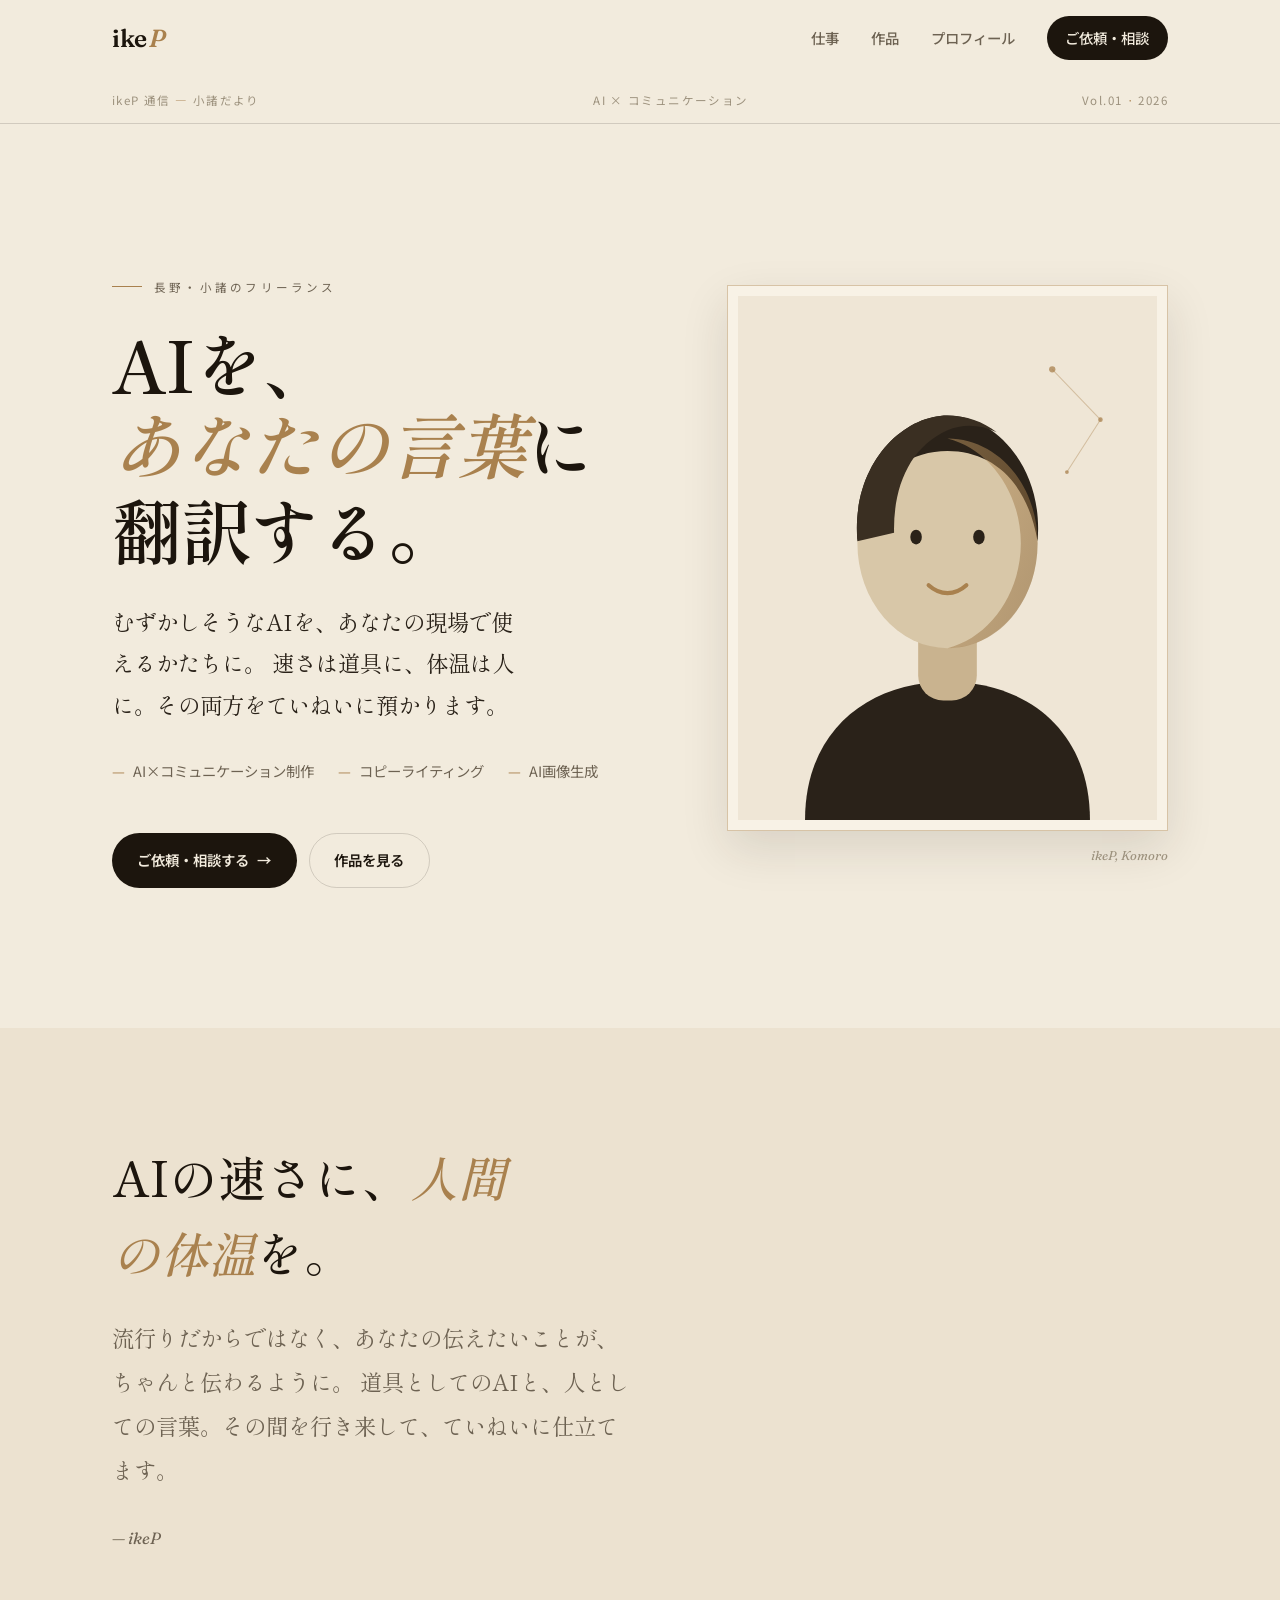
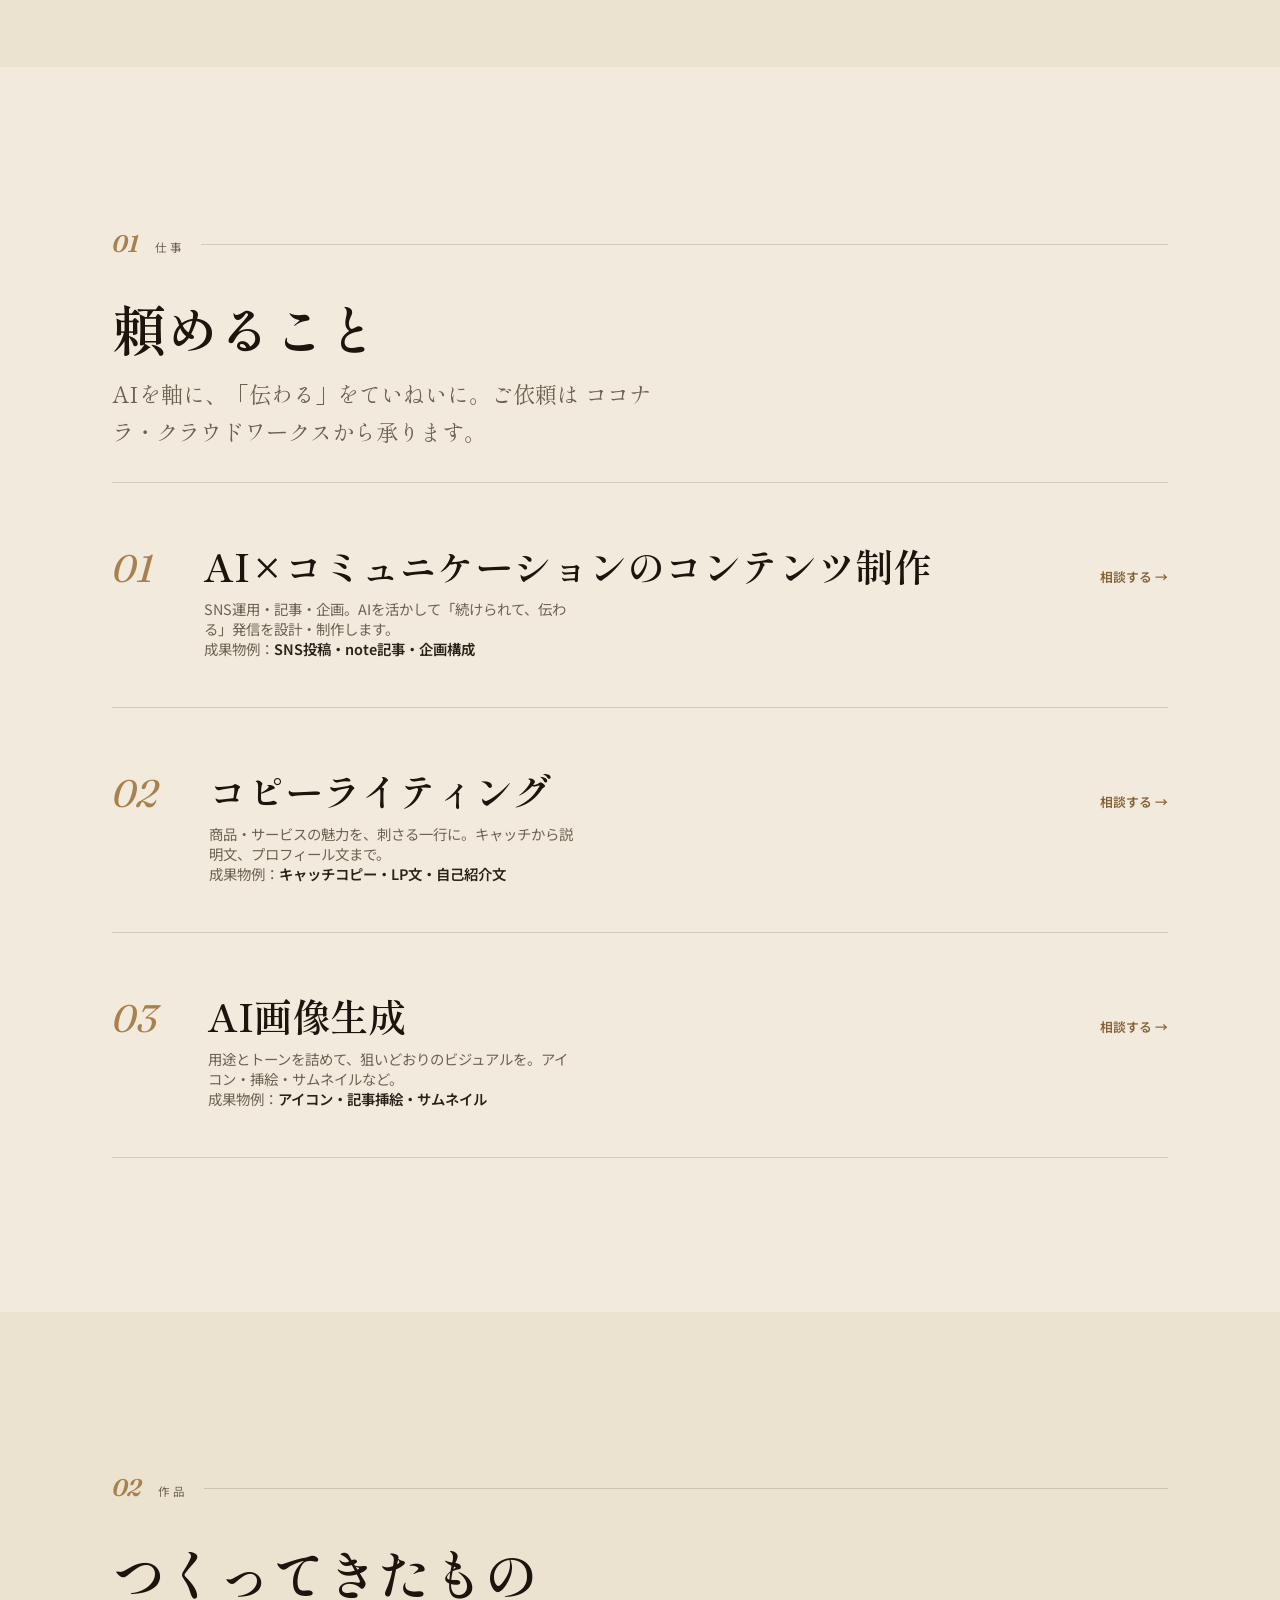
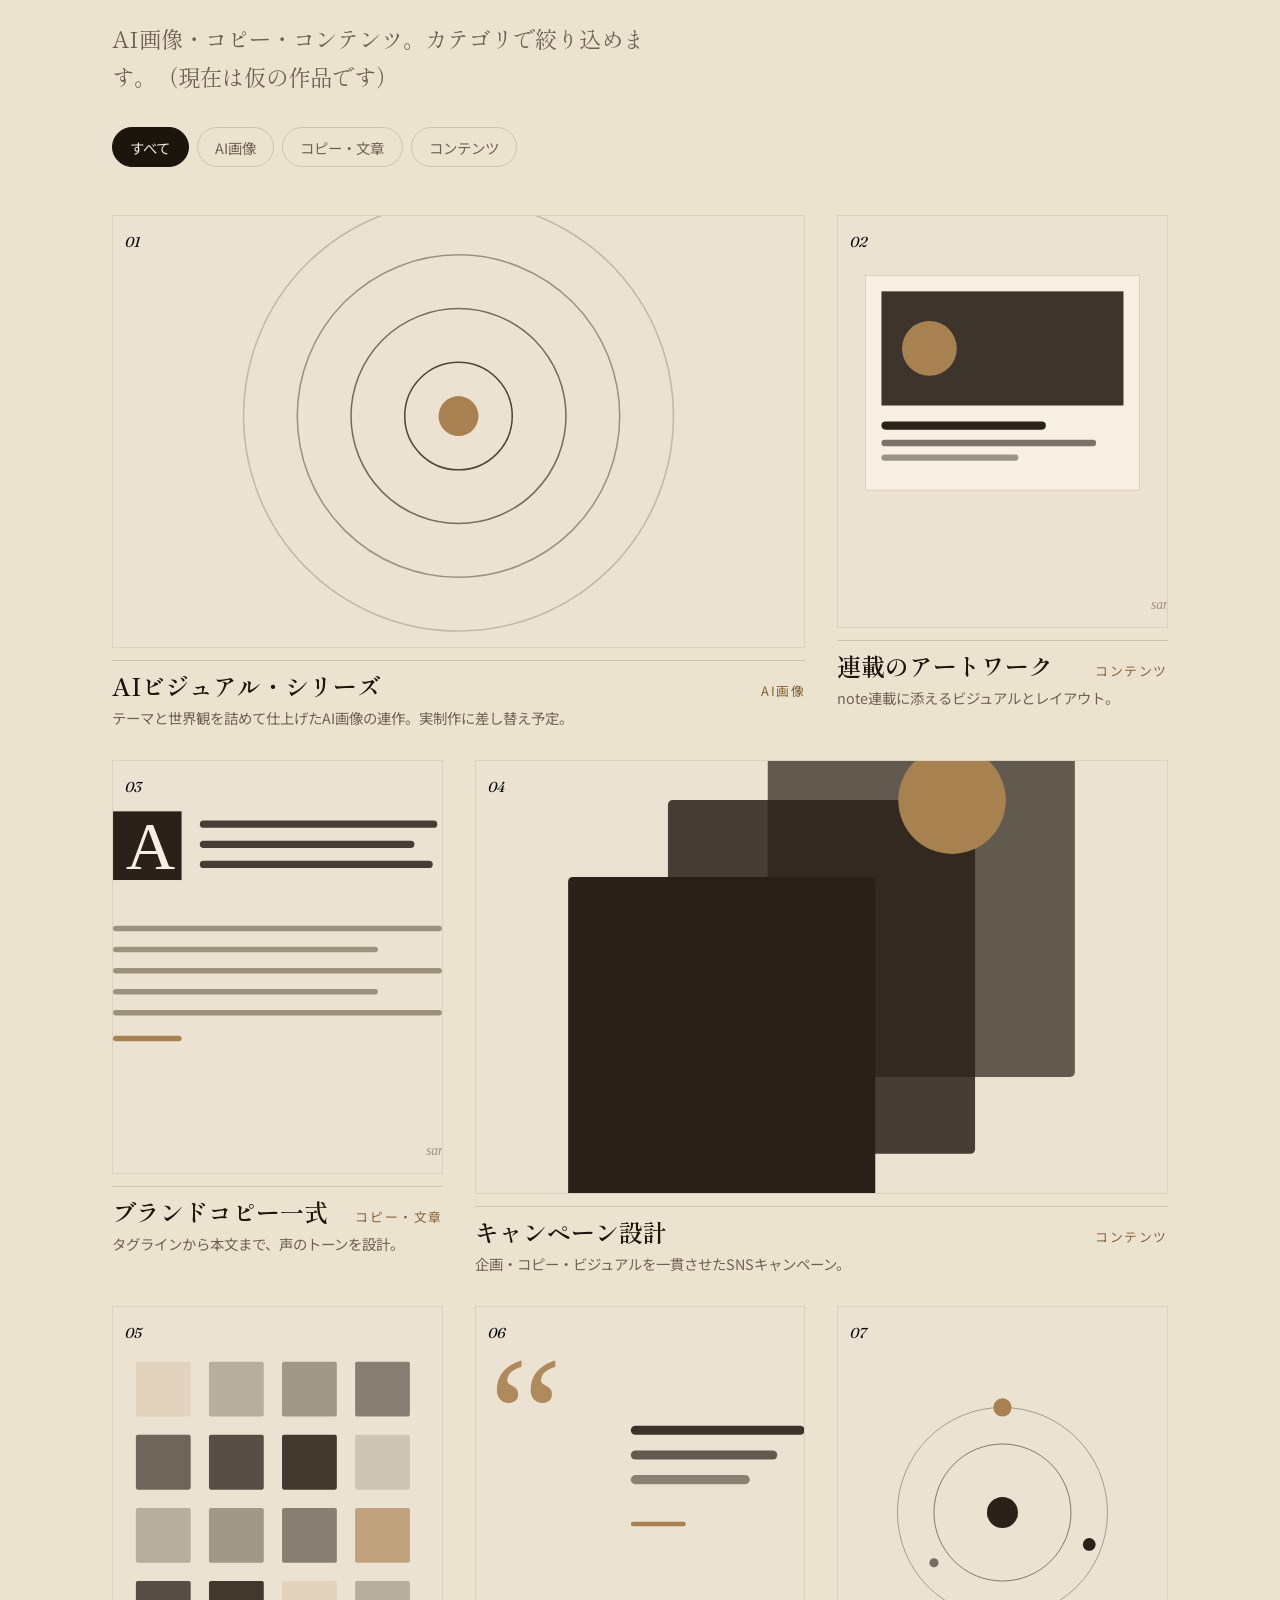
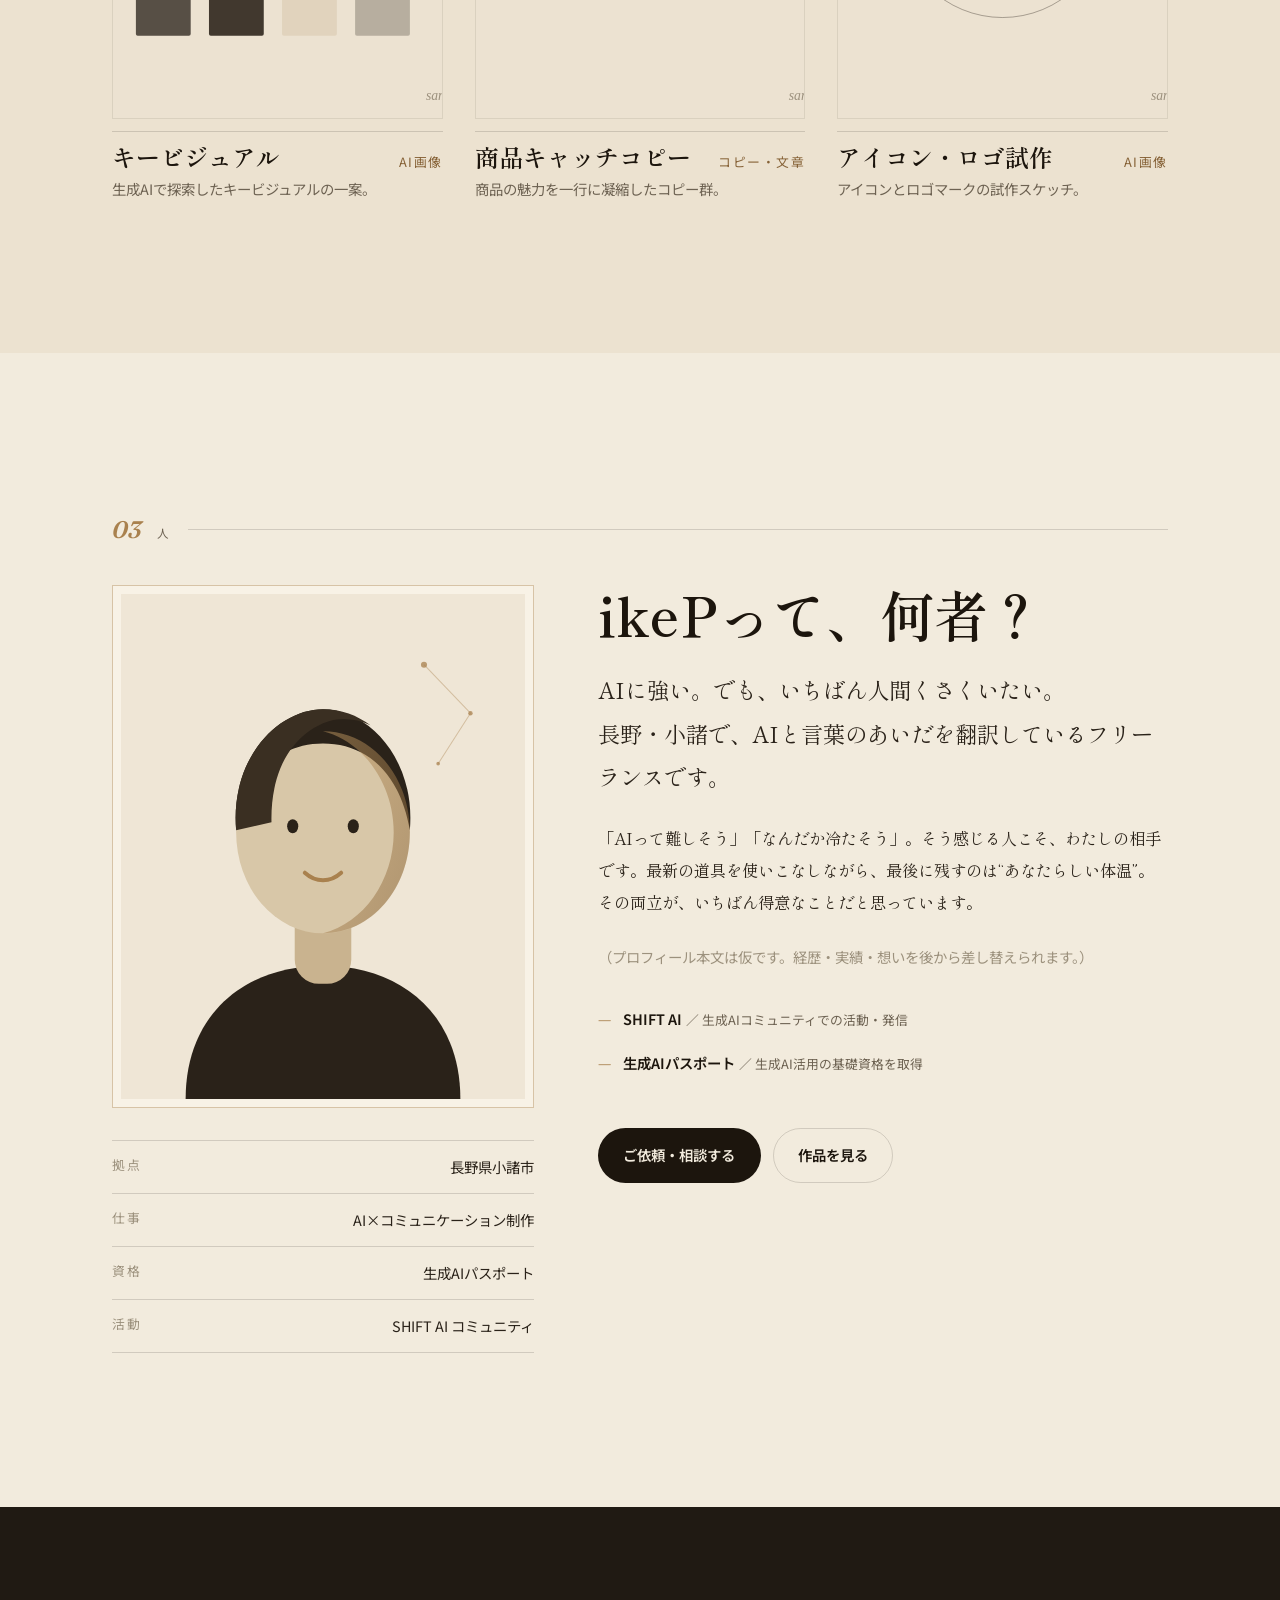
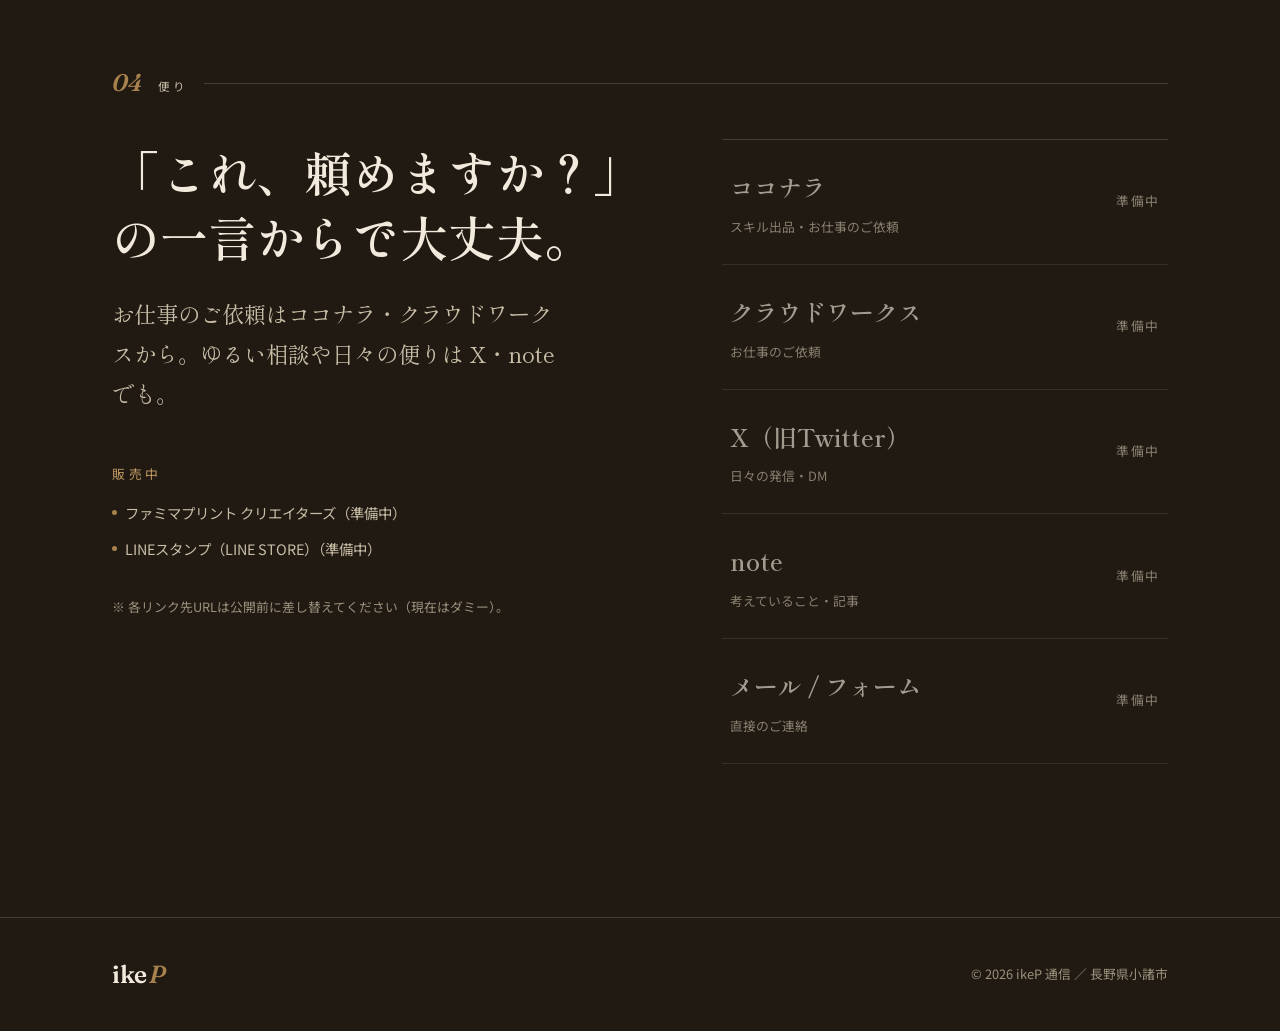
==== commit 36f6c397: "feat: 文言・リンクをJSON化（実データを差し替えるだけで更新できる構造に）" ====
--- a/index.html
+++ b/index.html
@@ -161,29 +161,13 @@
             <div class="profile__plate">
               <img src="assets/portrait.svg" alt="ikeP のポートレート" width="400" height="500">
             </div>
-            <ul class="profile__facts">
-              <li class="fact"><span class="fact__k">拠点</span><span class="fact__v">長野県小諸市</span></li>
-              <li class="fact"><span class="fact__k">仕事</span><span class="fact__v">AI×コミュニケーション制作</span></li>
-              <li class="fact"><span class="fact__k">資格</span><span class="fact__v">生成AIパスポート</span></li>
-              <li class="fact"><span class="fact__k">活動</span><span class="fact__v">SHIFT AI コミュニティ</span></li>
-            </ul>
+            <!-- 内容は data/profile.json（facts） -->
+            <ul class="profile__facts" data-profile-facts></ul>
           </aside>
           <div class="profile__body reveal">
             <h2 id="profile-h">ikePって、何者？</h2>
-            <p class="profile__lead">
-              AIに強い。でも、いちばん人間くさくいたい。<br>
-              長野・小諸で、AIと言葉のあいだを翻訳しているフリーランスです。
-            </p>
-            <p>
-              「AIって難しそう」「なんだか冷たそう」。そう感じる人こそ、わたしの相手です。
-              最新の道具を使いこなしながら、最後に残すのは“あなたらしい体温”。
-              その両立が、いちばん得意なことだと思っています。
-            </p>
-            <p class="muted">（プロフィール本文は仮です。経歴・実績・想いを後から差し替えられます。）</p>
-            <ul class="creds">
-              <li class="cred"><span class="cred__mark">—</span><span><span class="cred__t">SHIFT AI</span> <span class="cred__d">／ 生成AIコミュニティでの活動・発信</span></span></li>
-              <li class="cred"><span class="cred__mark">—</span><span><span class="cred__t">生成AIパスポート</span> <span class="cred__d">／ 生成AI活用の基礎資格を取得</span></span></li>
-            </ul>
+            <!-- 内容は data/profile.json（lead / body / note / creds） -->
+            <div data-profile-body></div>
             <div style="margin-top:var(--sp-7); display:flex; gap:var(--sp-3); flex-wrap:wrap;">
               <a class="btn btn--primary" href="#contact">ご依頼・相談する</a>
               <a class="btn btn--ghost" href="#works">作品を見る</a>
@@ -211,28 +195,8 @@
               ※ 各リンク先URLは公開前に差し替えてください（現在はダミー）。
             </p>
           </div>
-          <div class="contact__channels">
-            <a class="channel" href="#" target="_blank" rel="noopener">
-              <span><span class="channel__name">ココナラ</span><span class="channel__desc">スキル出品・お仕事のご依頼</span></span>
-              <span class="channel__go" aria-hidden="true">&rarr;</span>
-            </a>
-            <a class="channel" href="#" target="_blank" rel="noopener">
-              <span><span class="channel__name">クラウドワークス</span><span class="channel__desc">お仕事のご依頼</span></span>
-              <span class="channel__go" aria-hidden="true">&rarr;</span>
-            </a>
-            <a class="channel" href="#" target="_blank" rel="noopener">
-              <span><span class="channel__name">X（旧Twitter）</span><span class="channel__desc">日々の発信・DM</span></span>
-              <span class="channel__go" aria-hidden="true">&rarr;</span>
-            </a>
-            <a class="channel" href="#" target="_blank" rel="noopener">
-              <span><span class="channel__name">note</span><span class="channel__desc">考えていること・記事</span></span>
-              <span class="channel__go" aria-hidden="true">&rarr;</span>
-            </a>
-            <a class="channel" href="#" target="_blank" rel="noopener">
-              <span><span class="channel__name">メール / フォーム</span><span class="channel__desc">直接のご連絡</span></span>
-              <span class="channel__go" aria-hidden="true">&rarr;</span>
-            </a>
-          </div>
+          <!-- 内容は data/contact.json -->
+          <div class="contact__channels" data-contact></div>
         </div>
       </div>
     </section>
@@ -249,5 +213,7 @@
   <script src="js/main.js" defer></script>
   <script src="js/works.js" defer></script>
   <script src="js/shop.js" defer></script>
+  <script src="js/profile.js" defer></script>
+  <script src="js/contact.js" defer></script>
 </body>
 </html>
--- a/css/style.css
+++ b/css/style.css
@@ -20,10 +20,14 @@
 img, svg { max-width: 100%; height: auto; display: block; }
 a { color: var(--c-link); text-decoration: none; }
 a:hover { color: var(--c-brass); }
-h1, h2, h3 { margin: 0; color: var(--c-heading); line-height: var(--lh-tight); font-weight: var(--fw-semi); }
+h1, h2, h3 { margin: 0; color: var(--c-heading); line-height: var(--lh-tight); font-weight: var(--fw-semi); text-wrap: balance; }
 p { margin: 0; }
 ::selection { background: var(--c-brass); color: var(--c-paper); }
 :focus-visible { outline: 2px solid var(--c-brass); outline-offset: 3px; }
+
+/* アンカー着地：固定ヘッダー分の余白。行組みの美化 */
+section[id], [id].section { scroll-margin-top: 92px; }
+.hero__lead, .lede p, .statement__text, .service__meta, .profile__body p, .contact__lead { text-wrap: pretty; }
 
 /* ---- layout helpers ---- */
 .wrap { width: 100%; max-width: var(--w-max); margin-inline: auto; padding-inline: var(--gutter); }
@@ -63,6 +67,9 @@
 .nav__links { display: flex; align-items: center; gap: clamp(var(--sp-4), 2.6vw, var(--sp-6)); }
 .nav__links a { font-family: var(--ff-sans); color: var(--c-ink-soft); font-size: var(--fs-small); font-weight: var(--fw-medium); }
 .nav__links a:hover { color: var(--c-heading); }
+.nav__links a:not(.is-cta) { position: relative; }
+.nav__links a:not(.is-cta)::after { content: ""; position: absolute; left: 0; right: 100%; bottom: -5px; height: 1px; background: var(--c-brass); transition: right var(--dur) var(--ease); }
+.nav__links a:not(.is-cta):hover::after { right: 0; }
 .nav__links a.is-cta { color: var(--c-cta-ink); background: var(--c-heading); padding: 0.55em 1.3em; border-radius: var(--r-pill); }
 .nav__links a.is-cta:hover { background: var(--c-brass-deep); color: var(--c-paper); }
 .nav__toggle { display: none; }
@@ -115,7 +122,7 @@
    masthead + hero（表紙）
    ========================================================= */
 .masthead { border-bottom: 1px solid var(--c-line); }
-.masthead__row { display: flex; flex-wrap: wrap; align-items: center; justify-content: space-between; gap: var(--sp-2) var(--sp-4); padding-block: var(--sp-3); font-family: var(--ff-sans); font-size: var(--fs-label); letter-spacing: var(--ls-wide); color: var(--c-ink-faint); text-transform: uppercase; }
+.masthead__row { display: flex; flex-wrap: wrap; align-items: center; justify-content: space-between; gap: var(--sp-2) var(--sp-4); padding-block: var(--sp-3); font-family: var(--ff-sans); font-size: var(--fs-label); letter-spacing: var(--ls-wide); color: var(--c-ink-faint); }
 .masthead__row .em { color: var(--c-brass); }
 
 .hero { padding-block: clamp(var(--sp-8), 11vw, var(--sp-10)); }
@@ -190,7 +197,7 @@
 .work__media { position: relative; overflow: hidden; background: var(--c-paper-3); border: 1px solid var(--c-line-soft); aspect-ratio: 4 / 5; }
 .work--wide .work__media, .work--lg .work__media { aspect-ratio: 16 / 10; }
 .work--tall .work__media { aspect-ratio: 3 / 4; }
-.work__media img { width: 100%; height: 100%; object-fit: cover; transition: transform 600ms var(--ease), filter 600ms var(--ease); filter: saturate(0.96); }
+.work__media img { width: 100%; height: 100%; object-fit: cover; object-position: center; transition: transform 600ms var(--ease), filter 600ms var(--ease); filter: saturate(0.96); }
 .work:hover .work__media img { transform: scale(1.035); filter: saturate(1.05); }
 .work__no { position: absolute; top: var(--sp-3); left: var(--sp-3); font-family: var(--ff-display); font-style: italic; font-size: var(--fs-small); color: var(--c-paper); mix-blend-mode: difference; }
 .work__body { display: flex; align-items: baseline; justify-content: space-between; gap: var(--sp-4); padding-top: var(--sp-3); border-top: 1px solid var(--c-line); margin-top: var(--sp-3); }
@@ -244,11 +251,12 @@
 .contact__lead { font-family: var(--ff-mincho); color: var(--c-on-dark-soft); margin-top: var(--sp-5); font-size: var(--fs-lead); line-height: 1.8; max-width: 38ch; }
 .contact__channels { display: grid; gap: 0; border-top: 1px solid var(--c-line-dark); }
 .channel { display: flex; align-items: center; justify-content: space-between; gap: var(--sp-4); padding: var(--sp-5) var(--sp-2); border-bottom: 1px solid var(--c-line-dark); transition: padding var(--dur) var(--ease), color var(--dur); min-height: 44px; }
-.channel:hover { padding-left: var(--sp-4); }
+a.channel:hover { padding-left: var(--sp-4); }
+.channel[aria-disabled="true"] { opacity: 0.62; }
 .channel__name { display: block; font-family: var(--ff-mincho); color: var(--c-on-dark); font-weight: var(--fw-semi); font-size: var(--fs-h3); }
 .channel__desc { display: block; font-family: var(--ff-sans); font-size: var(--fs-cap); color: var(--c-on-dark-soft); margin-top: 4px; }
 .channel__go { font-family: var(--ff-display); font-style: italic; color: var(--c-brass-bright); font-size: 1.3rem; }
-.channel:hover .channel__go { color: var(--c-brass-bright); }
+.channel__go--soon { font-family: var(--ff-sans); font-style: normal; font-size: var(--fs-cap); color: var(--c-on-dark-soft); letter-spacing: var(--ls-wide); white-space: nowrap; }
 .selllist { margin-top: var(--sp-7); }
 .selllist__k { font-family: var(--ff-sans); font-size: var(--fs-cap); letter-spacing: var(--ls-label); text-transform: uppercase; color: var(--c-brass-bright); }
 .selllist__items { display: flex; flex-wrap: wrap; gap: var(--sp-2) var(--sp-4); margin-top: var(--sp-3); }
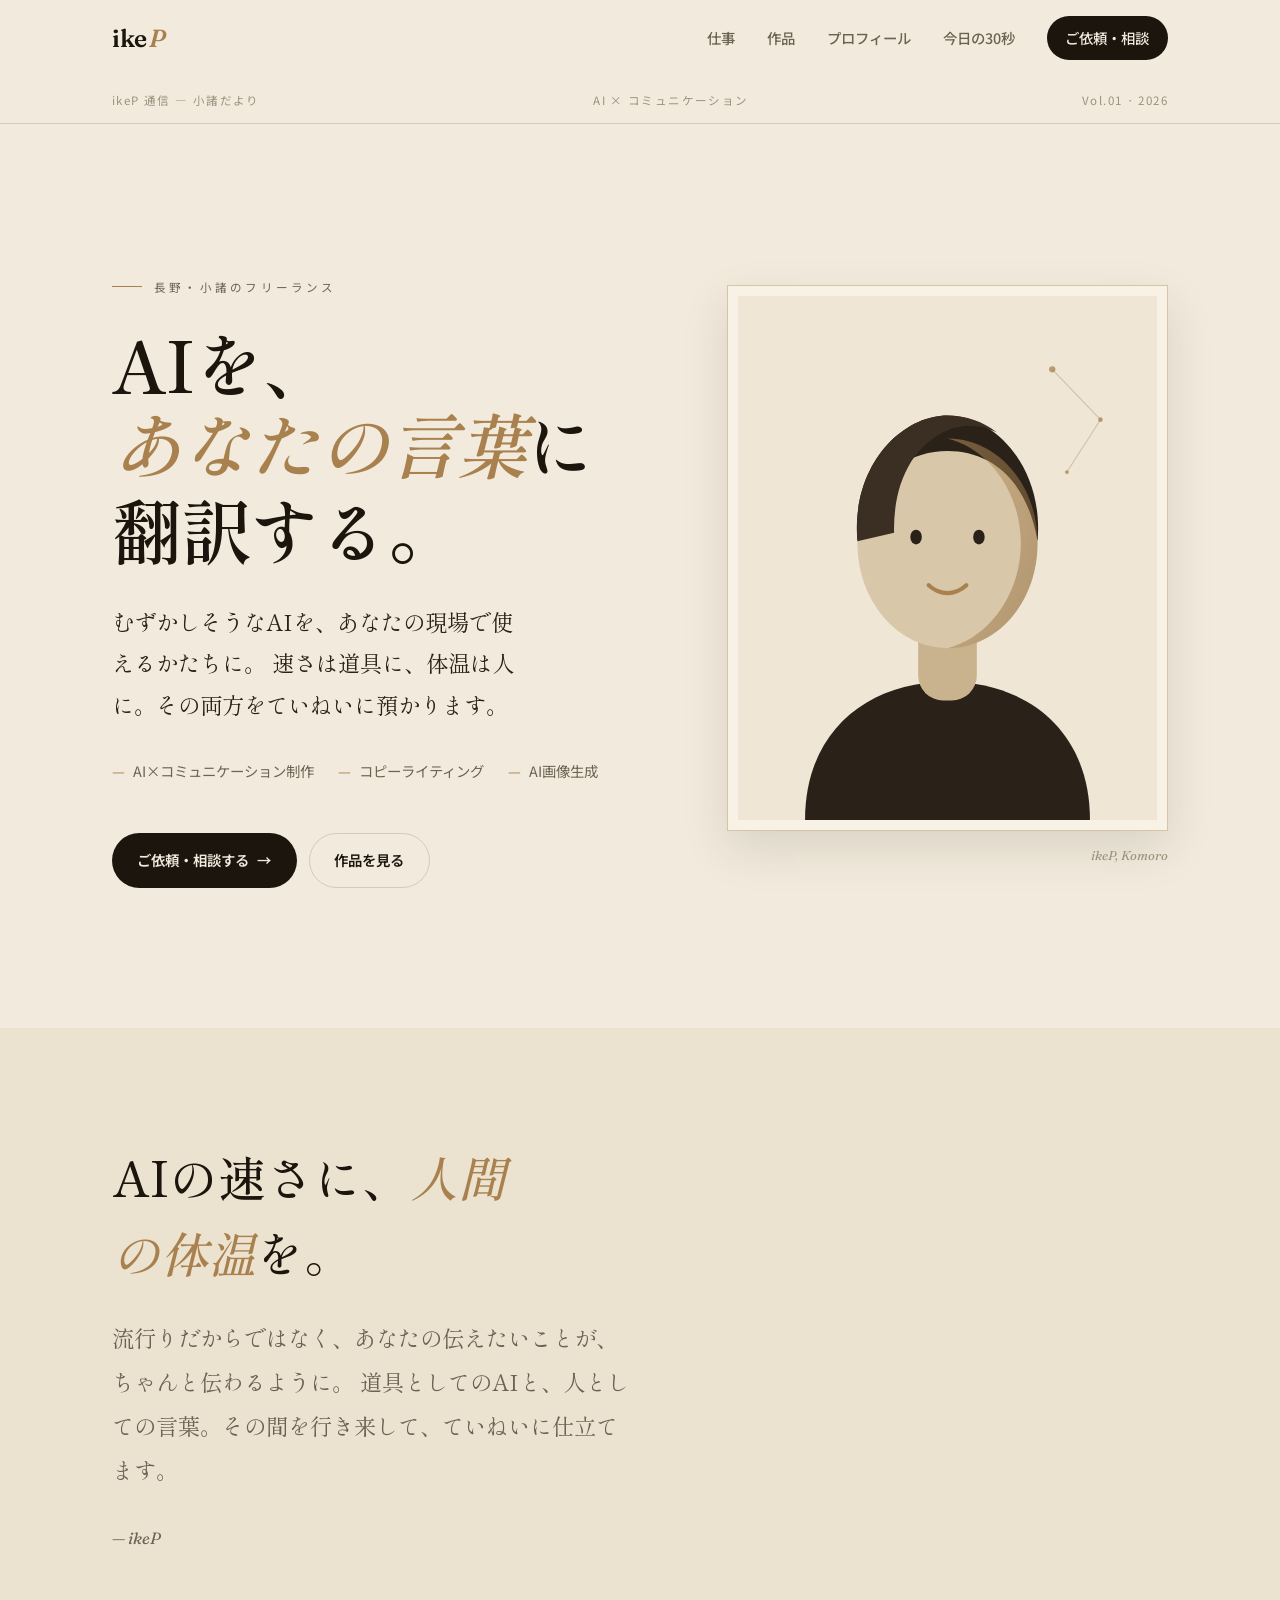
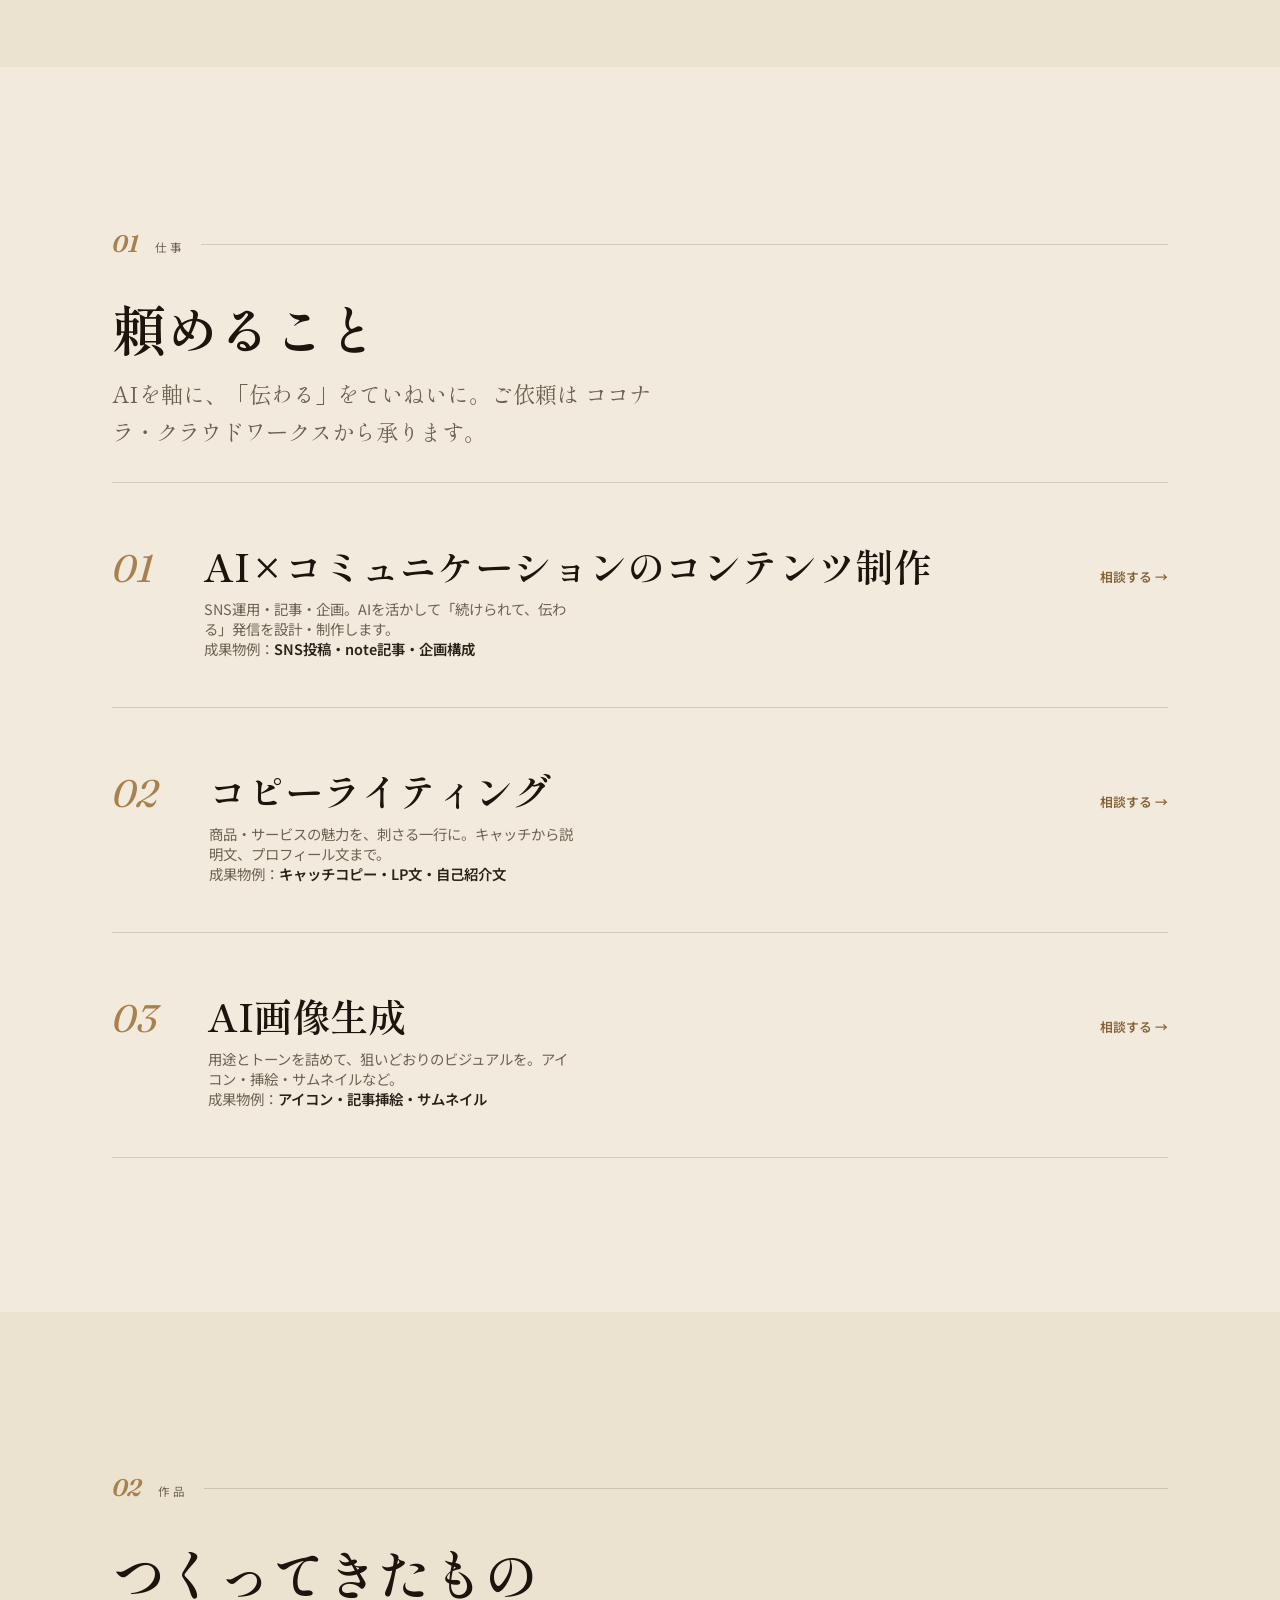
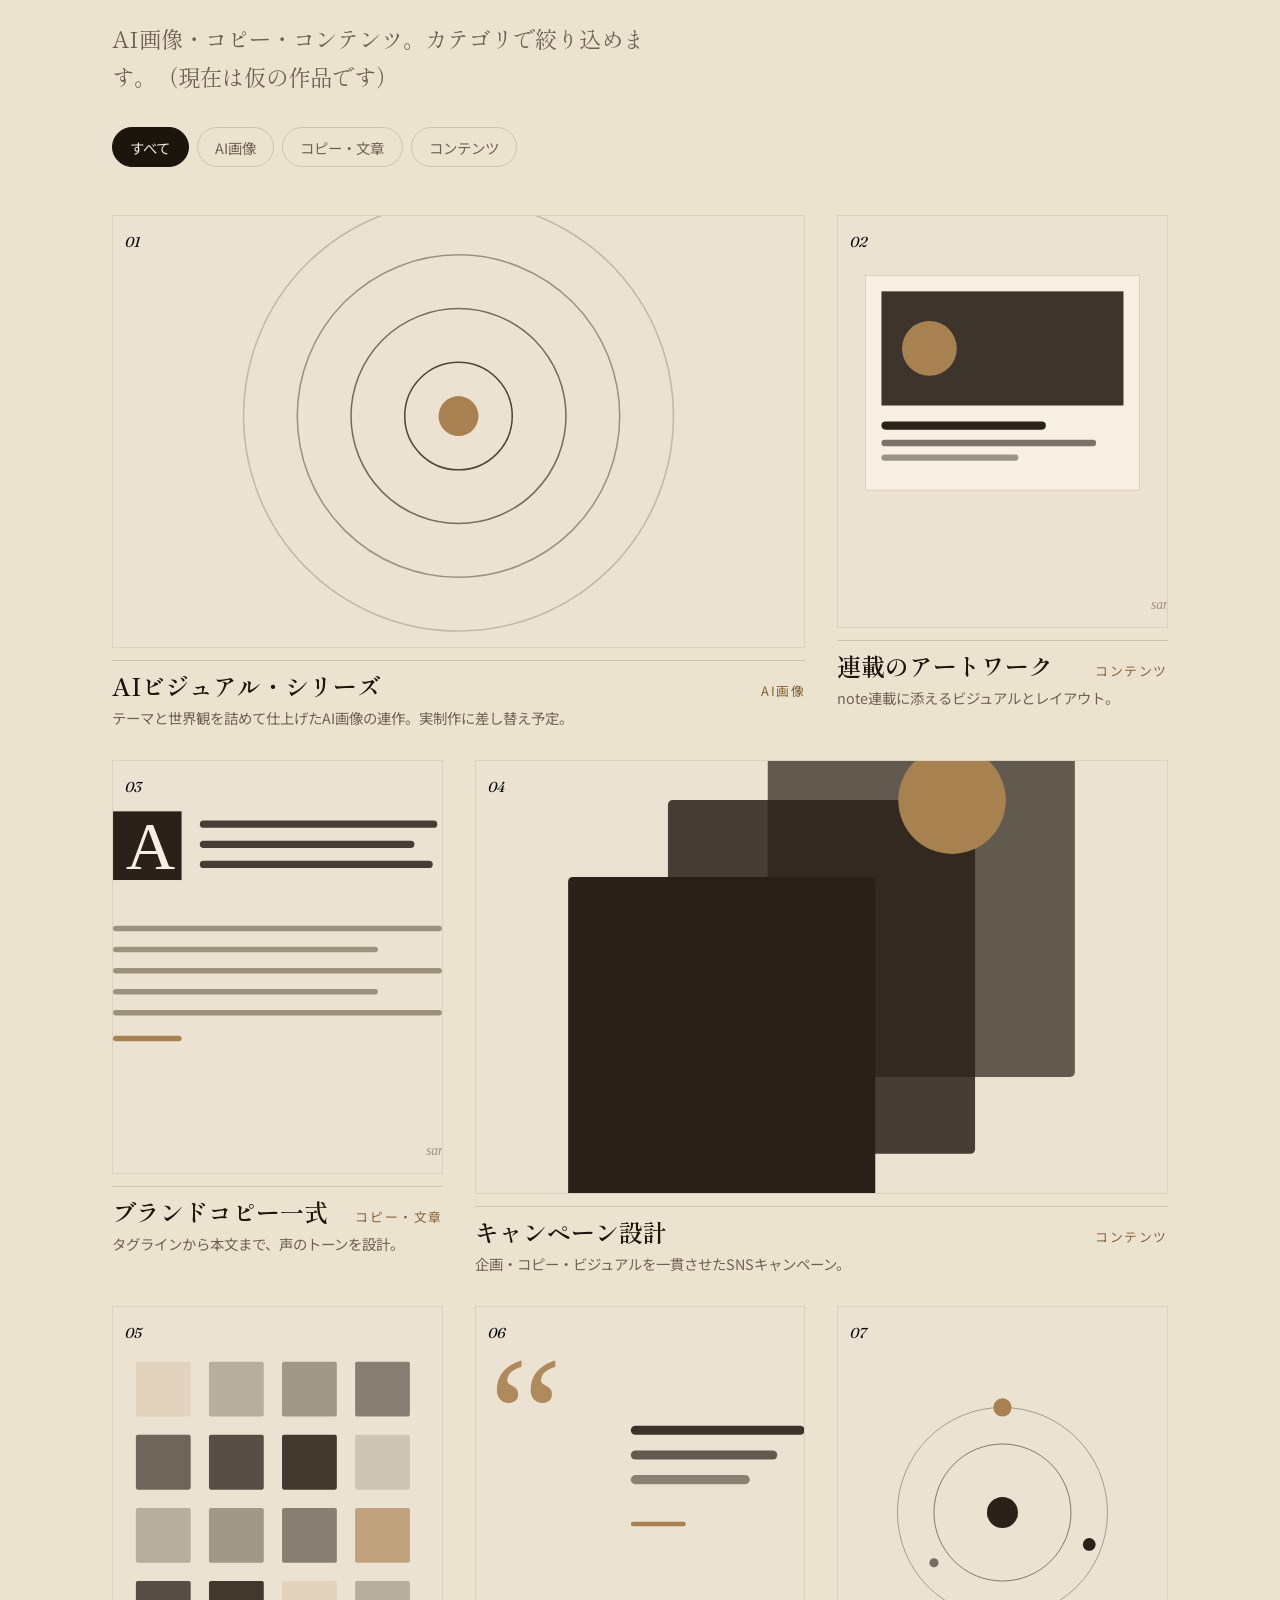
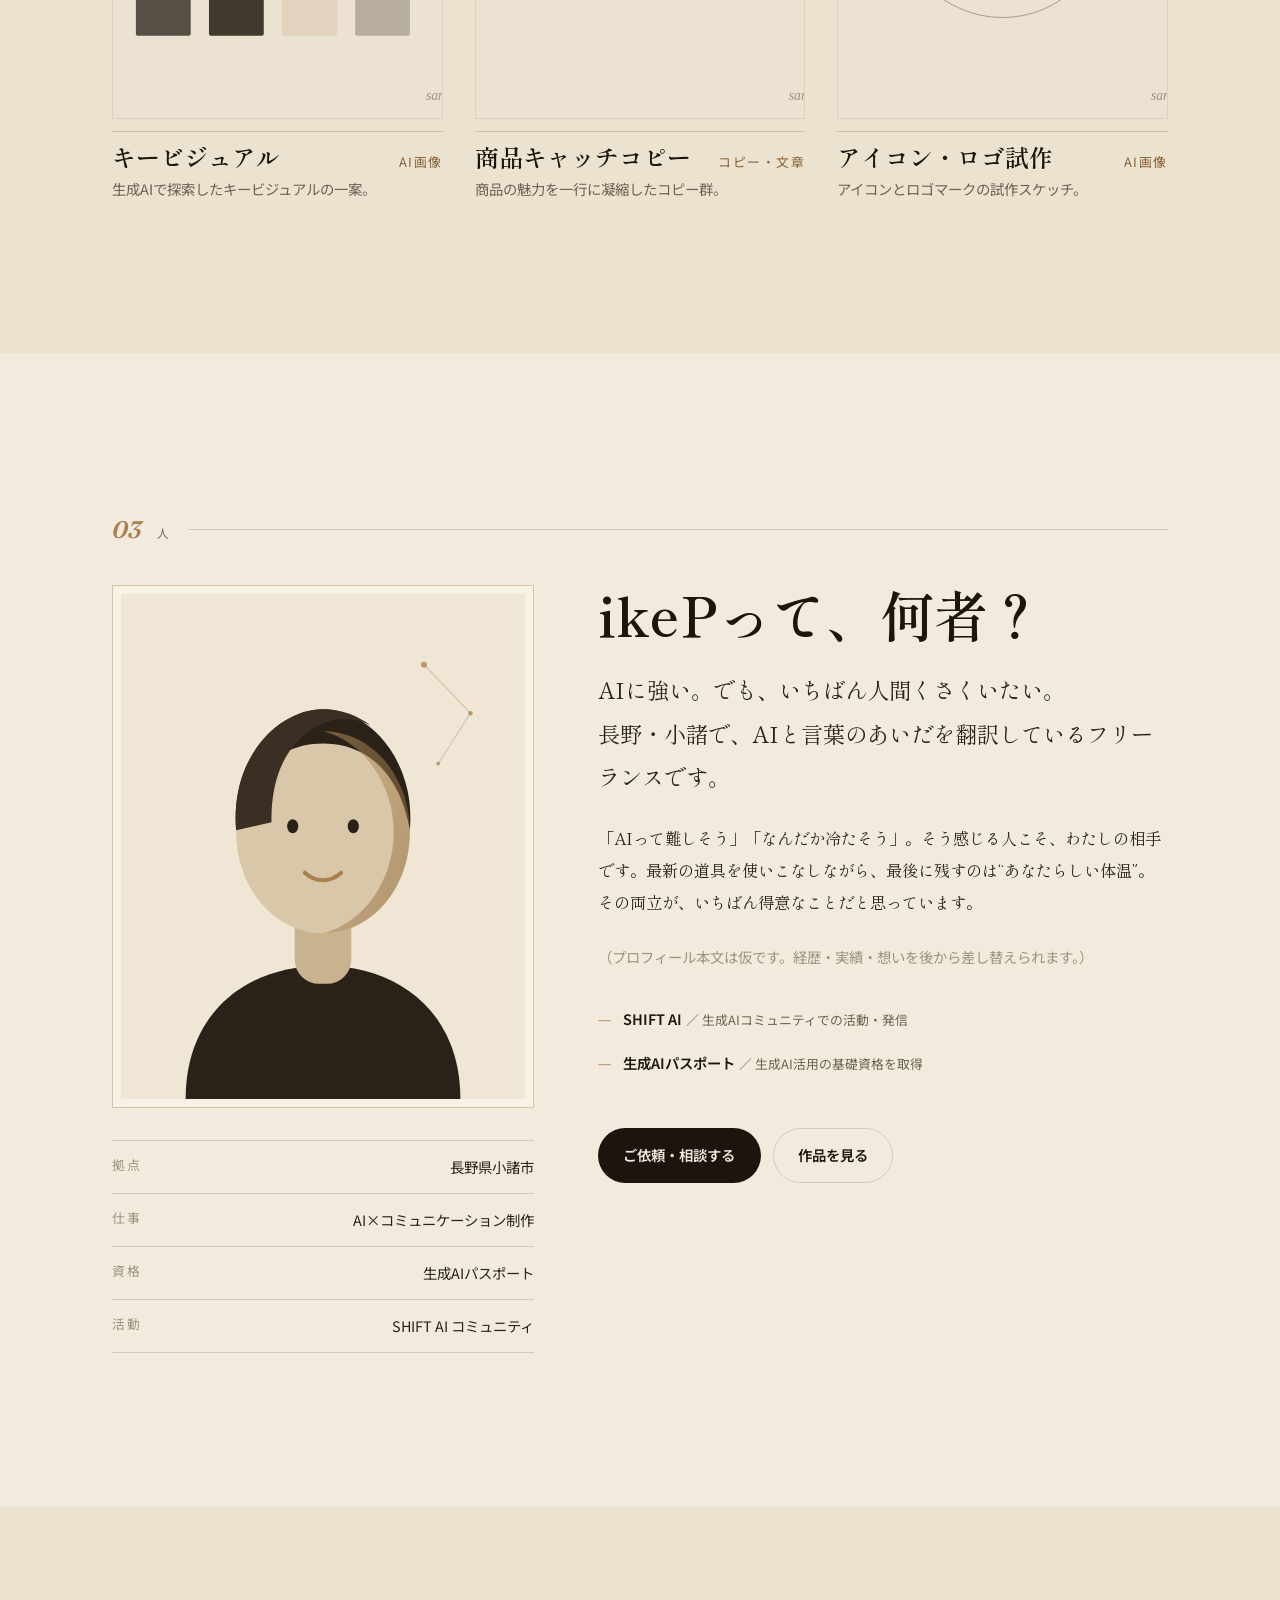
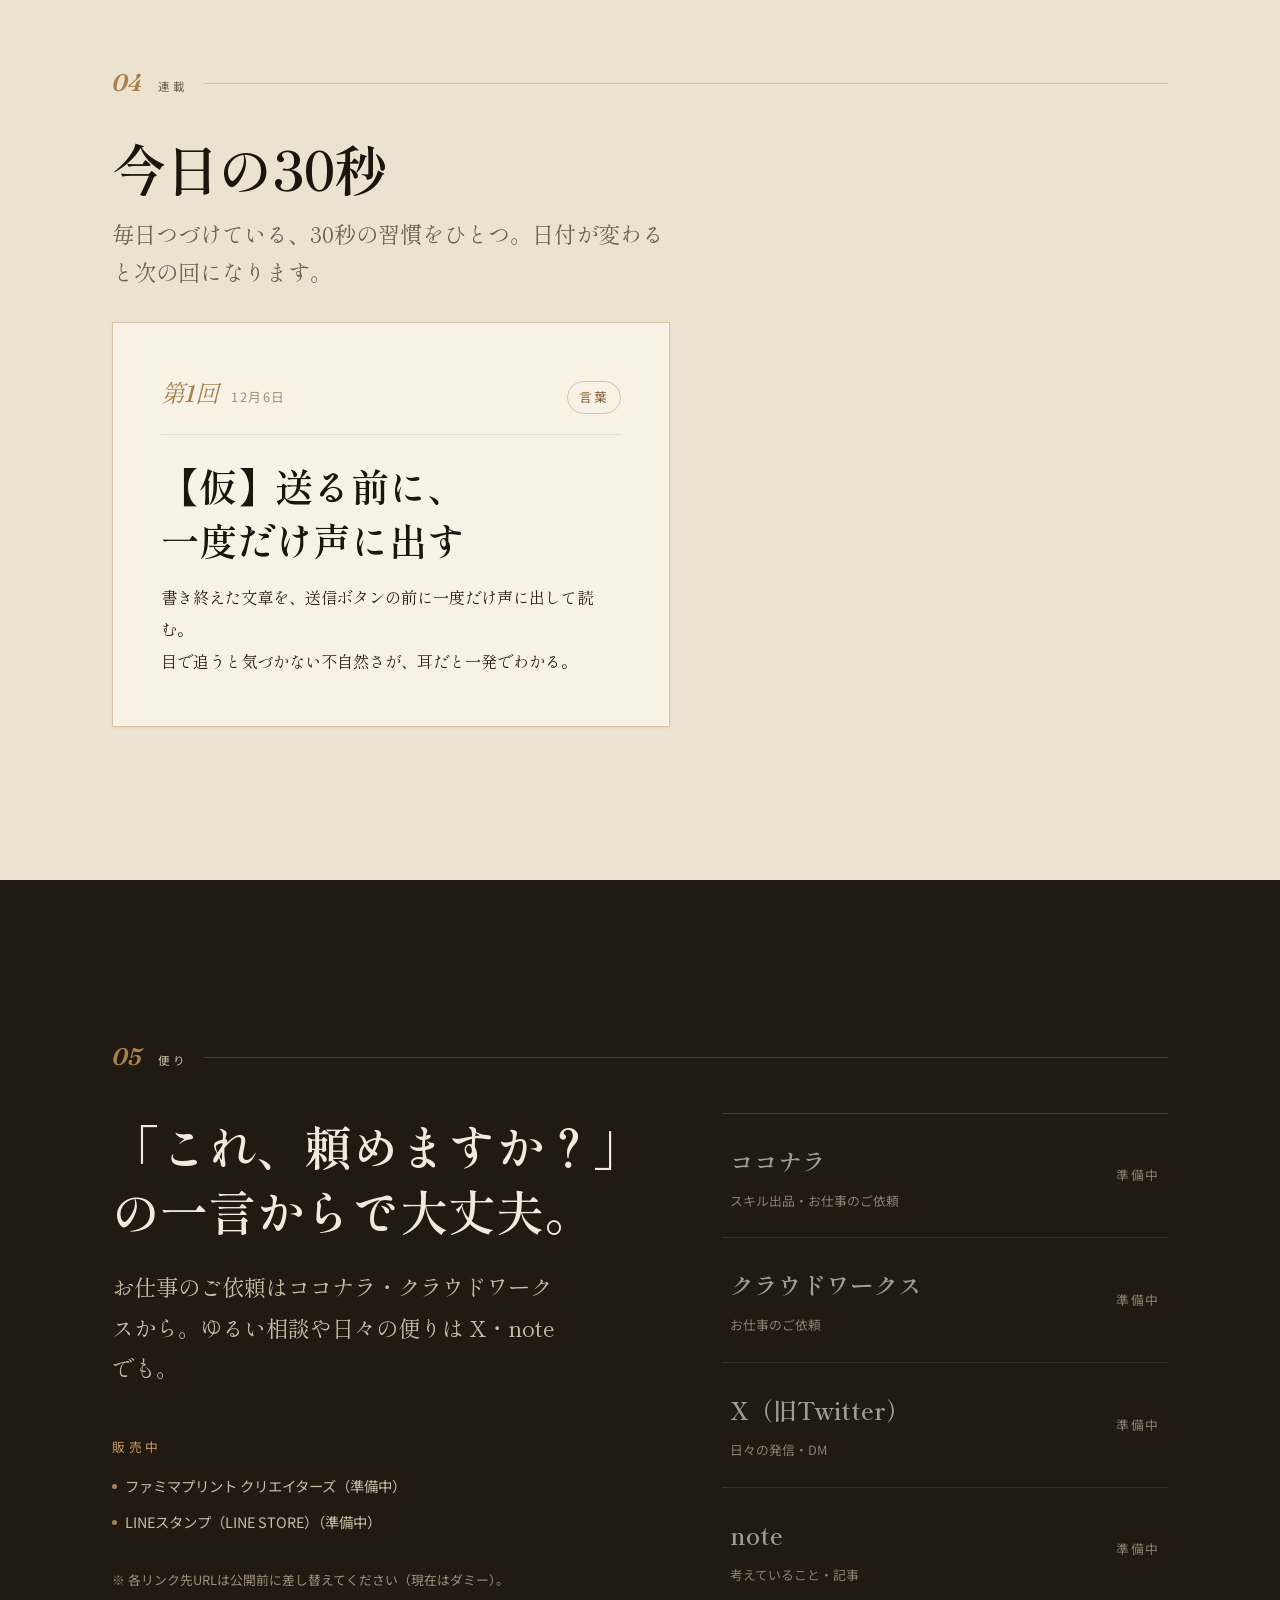
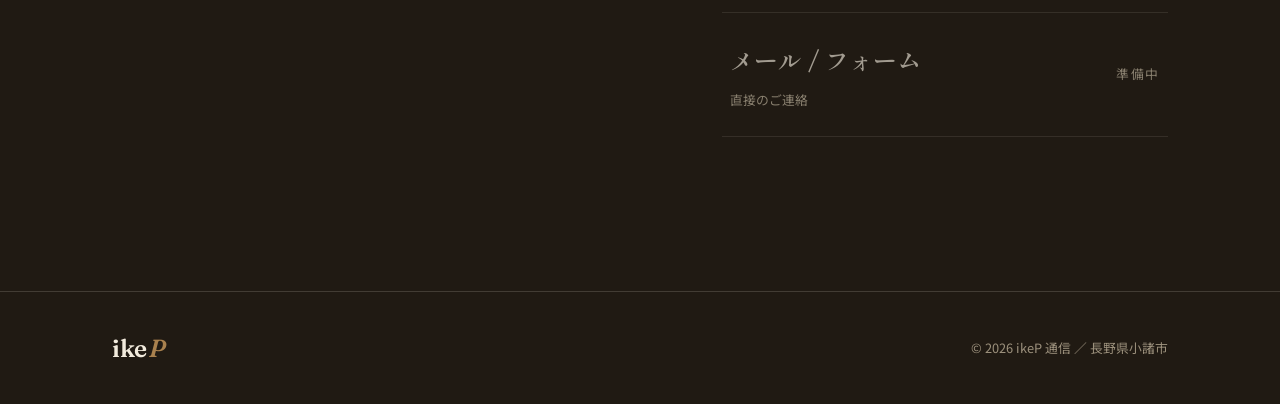
==== commit 32308ce2: "feat: 連載「今日の30秒」を追加（日替わり）" ====
--- a/index.html
+++ b/index.html
@@ -44,6 +44,7 @@
           <a href="#services">仕事</a>
           <a href="#works">作品</a>
           <a href="#profile">プロフィール</a>
+          <a href="#habit">今日の30秒</a>
           <a href="#contact" class="is-cta">ご依頼・相談</a>
         </div>
       </nav>
@@ -177,10 +178,23 @@
       </div>
     </section>
 
+    <!-- ============ 今日の30秒（HABIT・連載）============ -->
+    <section class="section section--alt" id="habit" aria-labelledby="habit-h">
+      <div class="wrap">
+        <div class="chapter"><span class="chapter__no">04</span><span class="chapter__label">連載</span><span class="chapter__rule"></span></div>
+        <div class="lede">
+          <h2 id="habit-h">今日の30秒</h2>
+          <p>毎日つづけている、30秒の習慣をひとつ。日付が変わると次の回になります。</p>
+        </div>
+        <!-- 内容は data/habits.json（日付で自動的に1件選ばれる） -->
+        <div class="habit__mount reveal" data-habit></div>
+      </div>
+    </section>
+
     <!-- ============ 便り（CONTACT）============ -->
     <section class="section contact" id="contact" aria-labelledby="contact-h">
       <div class="wrap">
-        <div class="chapter"><span class="chapter__no">04</span><span class="chapter__label">便り</span><span class="chapter__rule"></span></div>
+        <div class="chapter"><span class="chapter__no">05</span><span class="chapter__label">便り</span><span class="chapter__rule"></span></div>
         <div class="contact__grid">
           <div>
             <h2 id="contact-h">「これ、頼めますか？」<br>の一言からで大丈夫。</h2>
@@ -215,5 +229,6 @@
   <script src="js/shop.js" defer></script>
   <script src="js/profile.js" defer></script>
   <script src="js/contact.js" defer></script>
+  <script src="js/habit.js" defer></script>
 </body>
 </html>
--- a/css/style.css
+++ b/css/style.css
@@ -241,6 +241,31 @@
 @media (max-width: 860px) { .profile__grid { grid-template-columns: 1fr; } .profile__plate { max-width: 320px; } }
 
 /* =========================================================
+   今日の30秒（habit）— 誌面の連載コラム
+   ========================================================= */
+.habit__mount { margin-top: var(--sp-6); }
+.habit {
+  max-width: 62ch;
+  background: var(--c-paper-2);
+  border: 1px solid var(--c-brass-line);
+  padding: clamp(var(--sp-5), 4vw, var(--sp-7));
+  box-shadow: var(--sh-1);
+}
+.habit__meta { display: flex; align-items: baseline; flex-wrap: wrap; gap: var(--sp-3); padding-bottom: var(--sp-4); border-bottom: 1px solid var(--c-line-soft); }
+.habit__no { font-family: var(--ff-display); font-style: italic; font-size: var(--fs-h3); color: var(--c-brass); }
+.habit__date { font-family: var(--ff-sans); font-size: var(--fs-cap); letter-spacing: var(--ls-wide); color: var(--c-ink-faint); }
+.habit__tag { margin-left: auto; font-family: var(--ff-sans); font-size: var(--fs-cap); letter-spacing: var(--ls-wide); color: var(--c-brass-deep); border: 1px solid var(--c-brass-line); border-radius: var(--r-pill); padding: 0.2em 0.9em; }
+.habit__title { font-family: var(--ff-mincho); font-size: var(--fs-h2); color: var(--c-heading); font-weight: var(--fw-semi); margin-top: var(--sp-5); line-height: 1.4; }
+.habit__body { font-family: var(--ff-mincho); color: var(--c-ink); margin-top: var(--sp-4); line-height: 1.95; }
+.habit__steps { list-style: none; counter-reset: step; margin: var(--sp-5) 0 0; padding: 0; display: grid; gap: var(--sp-3); }
+.habit__steps li { counter-increment: step; position: relative; padding-left: 2.4em; font-family: var(--ff-sans); font-size: var(--fs-small); color: var(--c-ink-soft); line-height: var(--lh-snug); }
+.habit__steps li::before {
+  content: counter(step); position: absolute; left: 0; top: -0.05em;
+  font-family: var(--ff-display); font-style: italic; color: var(--c-brass);
+  width: 1.7em; text-align: center; border-bottom: 1px solid var(--c-brass-line);
+}
+
+/* =========================================================
    便り（contact）— 濃色エスプレッソ面
    ========================================================= */
 .contact { background: var(--c-paper-ink); color: var(--c-on-dark); }
